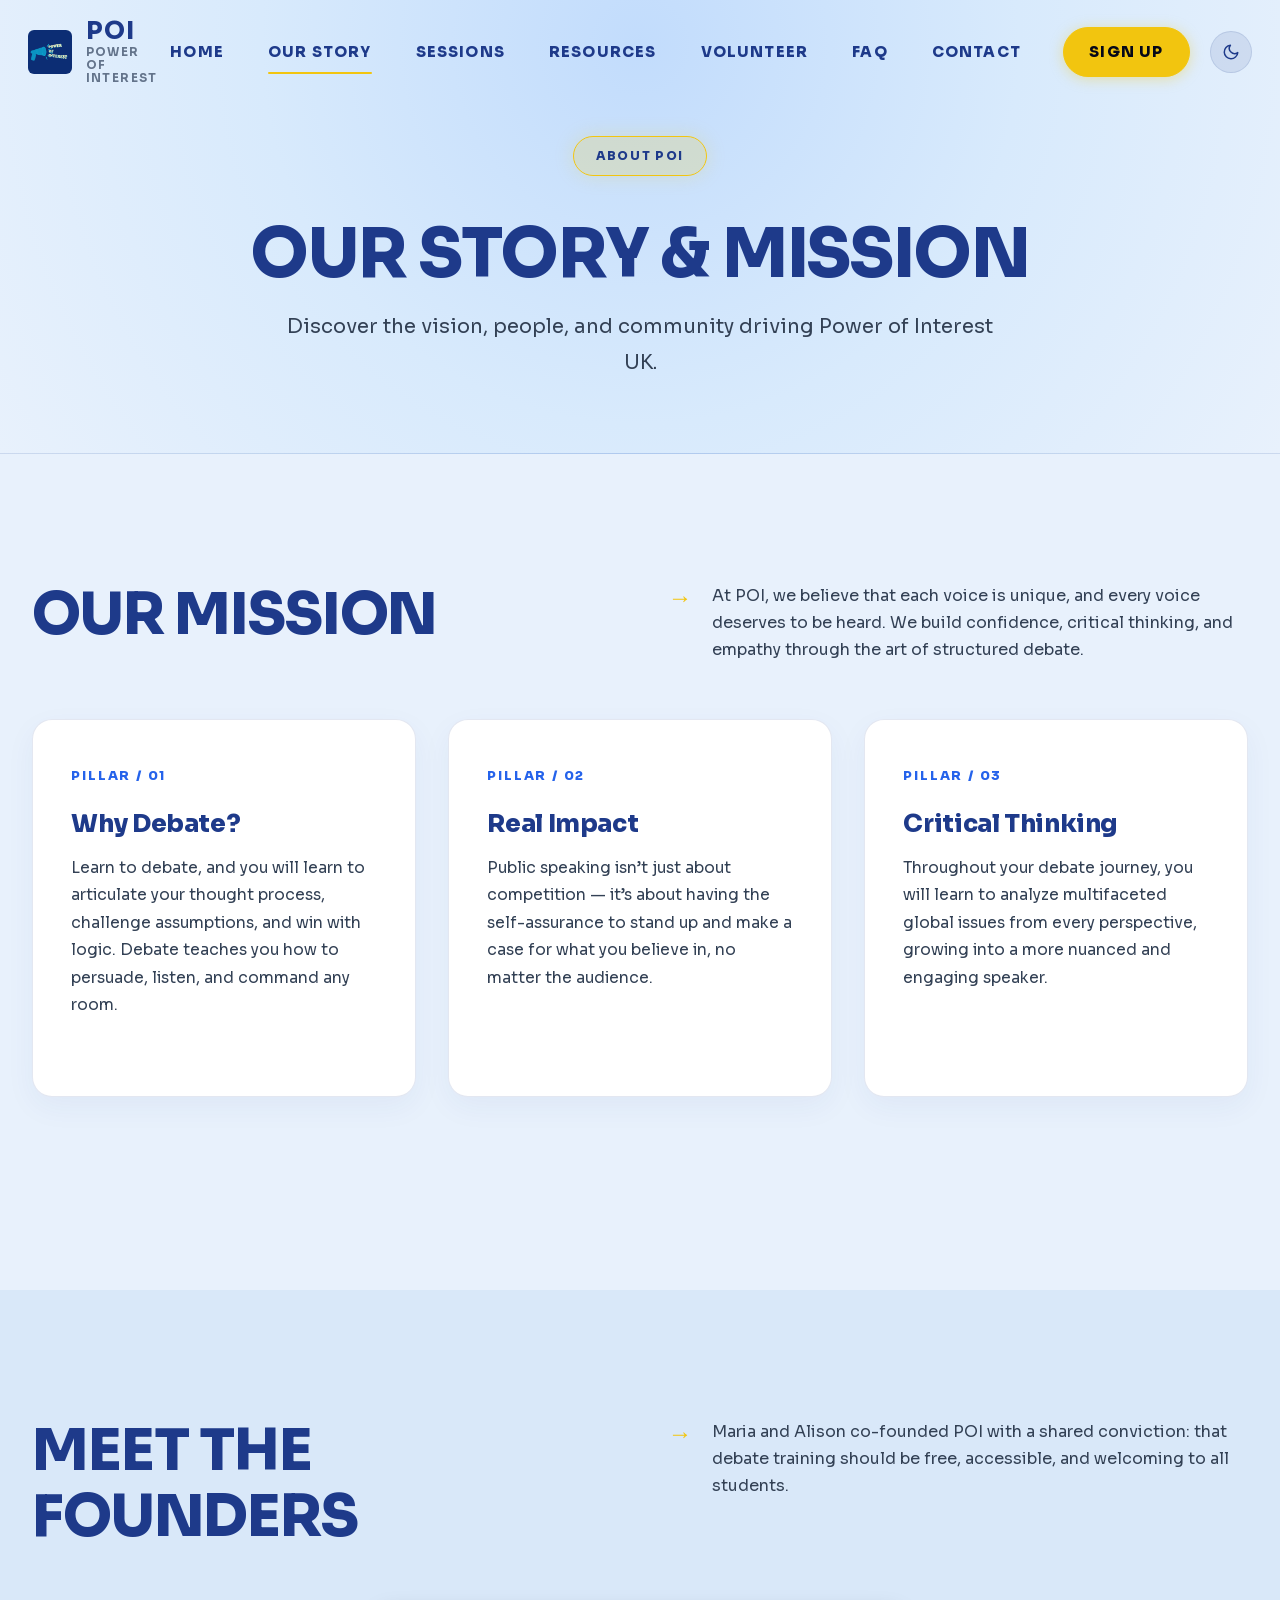
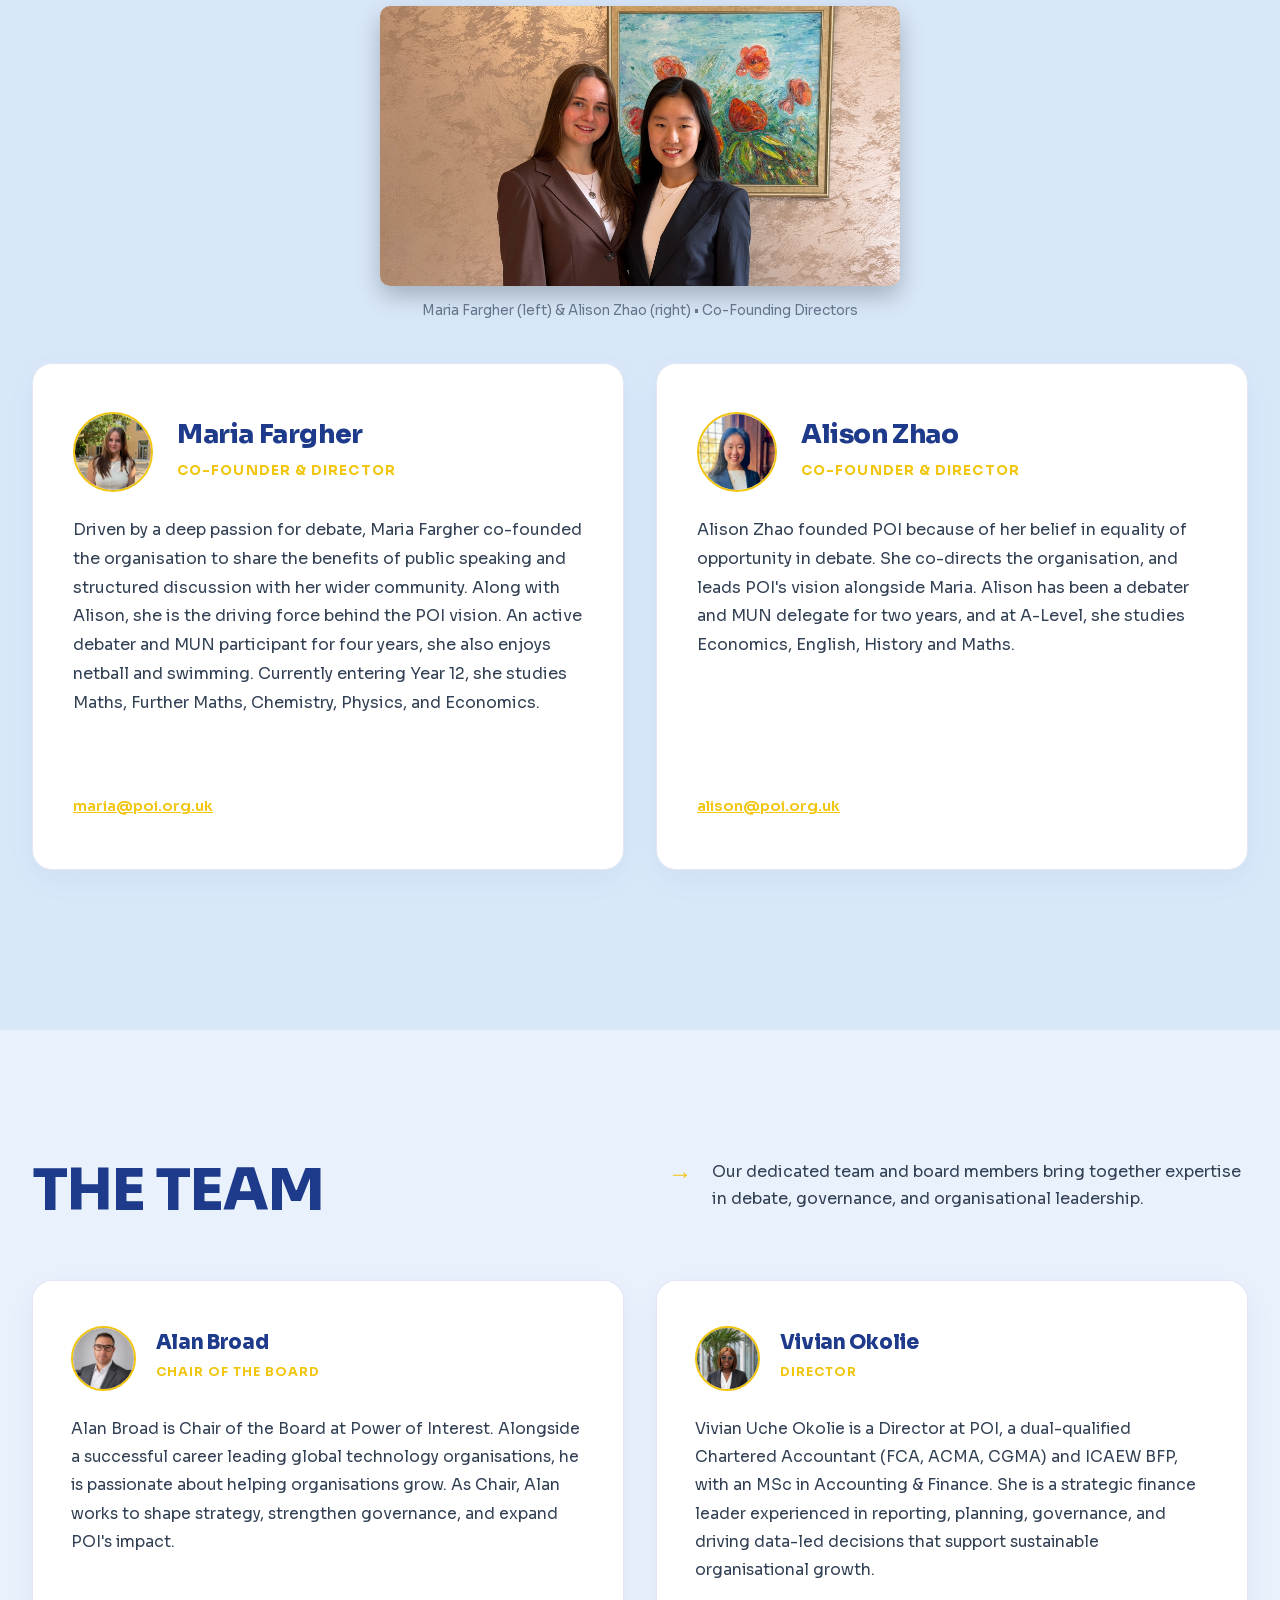
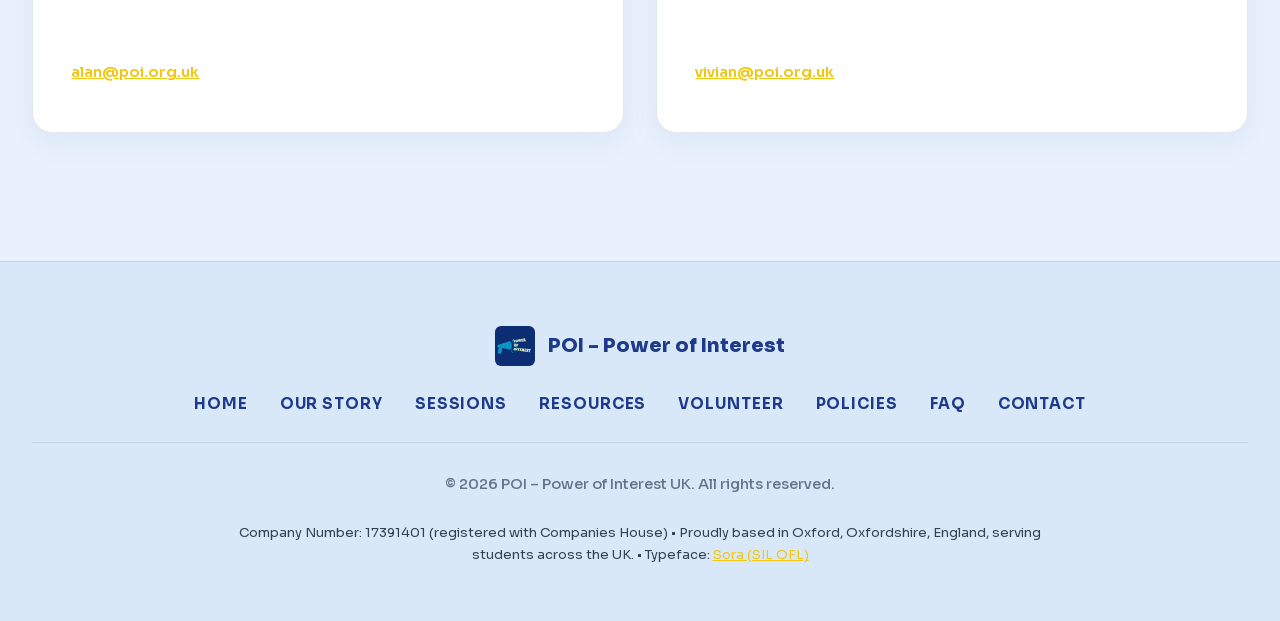
==== about.html @ b4406f90 "Polish resources page layout, add nav links across site, and remove emojis - Add 'Resources' link to" ====
<!DOCTYPE html>
<html lang="en">
<head>
  <meta charset="UTF-8" />
  <meta name="viewport" content="width=device-width, initial-scale=1.0" />
  <title>Our Story &amp; Mission | POI – Power of Interest UK | Free Student Debate</title>
  <meta name="description" content="Meet the founders and team behind POI (Power of Interest) UK. Learn how our student-founded not-for-profit is making free debate and public speaking accessible to secondary school students in Oxford and across the UK." />
  <meta name="keywords" content="POI founders, Power of Interest team, student debate Oxford, youth debate organisation UK, free debate for students, Maria Fargher, Alison Zhao, debate mission, public speaking charity UK" />
  <!-- Open Graph -->
  <meta property="og:type" content="website" />
  <meta property="og:site_name" content="POI – Power of Interest UK" />
  <meta property="og:title" content="Our Story &amp; Mission | POI – Power of Interest UK" />
  <meta property="og:description" content="Meet the student founders behind POI and discover our mission to bring free debate and public speaking training to young people across the UK." />
  <meta property="og:url" content="https://poi.org.uk/about.html" />
  <meta property="og:image" content="https://poi.org.uk/founders.jpg" />
  <meta property="og:locale" content="en_GB" />
  <!-- Twitter Card -->
  <meta name="twitter:card" content="summary" />
  <meta name="twitter:title" content="Our Story &amp; Mission | POI UK" />
  <meta name="twitter:description" content="Meet the student founders behind POI and discover our mission to bring free debate training to young people across the UK." />
  <meta name="twitter:image" content="https://poi.org.uk/founders.jpg" />
  <!-- Geo-targeting -->
  <meta name="geo.region" content="GB-OXF" />
  <meta name="geo.placename" content="Oxford" />
  <link rel="preconnect" href="https://fonts.googleapis.com" />
  <link rel="preconnect" href="https://fonts.gstatic.com" crossorigin />
  <link href="https://fonts.googleapis.com/css2?family=Sora:wght@300;400;500;600;700;800;900&amp;display=swap" rel="stylesheet" />
  <link rel="stylesheet" href="styles.css?v=2.1" />
  <link rel="icon" href="logo.jpg" type="image/jpeg" />
  <link rel="canonical" href="https://poi.org.uk/about.html" />
  <!-- Structured Data: BreadcrumbList -->
  <script type="application/ld+json">
  {
    "@context": "https://schema.org",
    "@type": "BreadcrumbList",
    "itemListElement": [
      { "@type": "ListItem", "position": 1, "name": "Home", "item": "https://poi.org.uk/" },
      { "@type": "ListItem", "position": 2, "name": "Our Story", "item": "https://poi.org.uk/about.html" }
    ]
  }
  </script>
</head>
<body>

  <!-- ===== HEADER ===== -->
  <header class="site-header">
    <div class="header-inner">
      <a href="index.html" class="header-brand">
        <img src="logo.jpg" alt="POI Logo" class="header-logo" />
        <div class="header-brand-text">
          <span class="brand-title">POI</span>
          <span class="brand-sub">Power of Interest</span>
        </div>
      </a>
      <nav class="nav" role="navigation" aria-label="Main navigation">
        <a href="index.html">Home</a>
        <a href="about.html" class="active">Our Story</a>
        <a href="sessions.html">Sessions</a>
        <a href="resources.html">Resources</a>
        <a href="volunteering.html">Volunteer</a>
        <a href="faq.html">FAQ</a>
        <a href="contact.html">Contact</a>
        <a href="sessions.html" class="nav-cta">Sign Up</a>
      </nav>
      <button class="hamburger" id="hamburger" aria-label="Toggle menu" aria-expanded="false">
        <span></span><span></span><span></span>
      </button>
    </div>
    <nav class="mobile-nav" id="mobile-nav" aria-label="Mobile navigation">
      <a href="index.html">Home</a>
      <a href="about.html" class="active">Our Story</a>
      <a href="sessions.html">Sessions</a>
      <a href="resources.html">Resources</a>
      <a href="volunteering.html">Volunteer</a>
      <a href="faq.html">FAQ</a>
      <a href="contact.html">Contact</a>
      <a href="sessions.html" class="btn btn-primary" style="margin-top: 1rem;">Sign Up &rarr;</a>
    </nav>
  </header>

  <!-- ===== PAGE HEADER ===== -->
  <section class="page-header">
    <div class="container reveal">
      <span class="hero-tag">About POI</span>
      <h1>Our Story &amp; Mission</h1>
      <p>Discover the vision, people, and community driving Power of Interest UK.</p>
    </div>
  </section>

  <!-- ===== MISSION SECTION ===== -->
  <section class="section" id="mission">
    <div class="container">
      <div class="section-header-split reveal">
        <h2>Our Mission</h2>
        <div class="section-header-desc">
          <span class="arrow">&rarr;</span>
          <p>
            At POI, we believe that each voice is unique, and every voice deserves to be heard. We build confidence, critical thinking, and empathy through the art of structured debate.
          </p>
        </div>
      </div>
      
      <div class="services-grid" style="margin-bottom: 4rem;">
        <div class="service-card reveal reveal-delay-1">
          <div class="service-card-top">
            <span class="service-num">PILLAR / 01</span>
            <h3>Why Debate?</h3>
            <p>
              Learn to debate, and you will learn to articulate your thought process, challenge assumptions, and win with logic. Debate teaches you how to persuade, listen, and command any room.
            </p>
          </div>
        </div>
        
        <div class="service-card reveal reveal-delay-2">
          <div class="service-card-top">
            <span class="service-num">PILLAR / 02</span>
            <h3>Real Impact</h3>
            <p>
              Public speaking isn’t just about competition &mdash; it’s about having the self-assurance to stand up and make a case for what you believe in, no matter the audience.
            </p>
          </div>
        </div>

        <div class="service-card reveal reveal-delay-3">
          <div class="service-card-top">
            <span class="service-num">PILLAR / 03</span>
            <h3>Critical Thinking</h3>
            <p>
              Throughout your debate journey, you will learn to analyze multifaceted global issues from every perspective, growing into a more nuanced and engaging speaker.
            </p>
          </div>
        </div>
      </div>
    </div>
  </section>

  <!-- ===== MEET THE FOUNDERS SECTION ===== -->
  <section class="section section--alt">
    <div class="container">
      <div class="section-header-split reveal">
        <h2>Meet the Founders</h2>
        <div class="section-header-desc">
          <span class="arrow">&rarr;</span>
          <p>
            Maria and Alison co-founded POI with a shared conviction: that debate training should be free, accessible, and welcoming to all students.
          </p>
        </div>
      </div>

      <!-- Subtle, Compact Founders Photo -->
      <div class="reveal" style="margin-bottom: 2.5rem; text-align: center;">
        <div style="max-width: 520px; margin: 0 auto; border-radius: var(--radius-sm); overflow: hidden; border: 1px solid var(--surface-border); box-shadow: 0 10px 25px rgba(0, 0, 0, 0.25);">
          <img src="founders.jpg" alt="Maria Fargher and Alison Zhao, Founding Directors of POI" style="width: 100%; height: auto; max-height: 280px; object-fit: cover; object-position: center 30%; display: block;" />
        </div>
        <p style="color: var(--text-muted); font-size: 0.85rem; margin-top: 0.75rem;">Maria Fargher (left) &amp; Alison Zhao (right) &bull; Co-Founding Directors</p>
      </div>

      <div class="join-section-grid" style="margin-bottom: 2rem;">
        <!-- Maria Fargher -->
        <div class="join-card reveal reveal-delay-1" style="display: flex; flex-direction: column; justify-content: space-between;">
          <div>
            <div style="display: flex; align-items: center; gap: 1.5rem; margin-bottom: 1.5rem;">
              <img src="maria.jpg" alt="Maria Fargher" style="width: 80px; height: 80px; border-radius: 50%; object-fit: cover; border: 2px solid var(--yellow);" />
              <div>
                <h3 style="margin-bottom: 0.25rem;">Maria Fargher</h3>
                <span style="color: var(--yellow); font-weight: 700; font-size: 0.85rem; text-transform: uppercase; letter-spacing: 0.08em;">Co-Founder &amp; Director</span>
              </div>
            </div>
            <p style="line-height: 1.8; color: var(--text-secondary);">
              Driven by a deep passion for debate, Maria Fargher co-founded the organisation to share the benefits of public speaking and structured discussion with her wider community. Along with Alison, she is the driving force behind the POI vision. An active debater and MUN participant for four years, she also enjoys netball and swimming. Currently entering Year 12, she studies Maths, Further Maths, Chemistry, Physics, and Economics.
            </p>
          </div>
          <div style="margin-top: 1.5rem; padding-top: 1rem; border-top: 1px solid var(--surface-border);">
            <a href="mailto:maria@poi.org.uk" style="color: var(--yellow); font-weight: 600; text-decoration: underline; font-size: 0.92rem; display: inline-flex; align-items: center;">maria@poi.org.uk</a>
          </div>
        </div>

        <!-- Alison Zhao -->
        <div class="join-card reveal reveal-delay-2" style="display: flex; flex-direction: column; justify-content: space-between;">
          <div>
            <div style="display: flex; align-items: center; gap: 1.5rem; margin-bottom: 1.5rem;">
              <img src="alison.jpg" alt="Alison Zhao" style="width: 80px; height: 80px; border-radius: 50%; object-fit: cover; border: 2px solid var(--yellow);" />
              <div>
                <h3 style="margin-bottom: 0.25rem;">Alison Zhao</h3>
                <span style="color: var(--yellow); font-weight: 700; font-size: 0.85rem; text-transform: uppercase; letter-spacing: 0.08em;">Co-Founder &amp; Director</span>
              </div>
            </div>
            <p style="line-height: 1.8; color: var(--text-secondary);">
              Alison Zhao founded POI because of her belief in equality of opportunity in debate. She co-directs the organisation, and leads POI's vision alongside Maria. Alison has been a debater and MUN delegate for two years, and at A-Level, she studies Economics, English, History and Maths.
            </p>
          </div>
          <div style="margin-top: 1.5rem; padding-top: 1rem; border-top: 1px solid var(--surface-border);">
            <a href="mailto:alison@poi.org.uk" style="color: var(--yellow); font-weight: 600; text-decoration: underline; font-size: 0.92rem; display: inline-flex; align-items: center;">alison@poi.org.uk</a>
          </div>
        </div>
      </div>
    </div>
  </section>

  <!-- ===== MEET THE TEAM ===== -->
  <section class="section">
    <div class="container">
      <div class="section-header-split reveal">
        <h2>The Team</h2>
        <div class="section-header-desc">
          <span class="arrow">&rarr;</span>
          <p>
            Our dedicated team and board members bring together expertise in debate, governance, and organisational leadership.
          </p>
        </div>
      </div>

      <div class="services-grid">
        <!-- Alan Broad -->
        <div class="service-card reveal reveal-delay-1" style="display: flex; flex-direction: column; justify-content: space-between;">
          <div class="service-card-top">
            <div style="display: flex; align-items: center; gap: 1.2rem; margin-bottom: 1.5rem;">
              <img src="alan.jpg" alt="Alan Broad" style="width: 65px; height: 65px; border-radius: 50%; object-fit: cover; border: 2px solid var(--yellow);" />
              <div>
                <h3 style="font-size: 1.25rem; margin: 0;">Alan Broad</h3>
                <span style="color: var(--yellow); font-weight: 700; font-size: 0.78rem; text-transform: uppercase; letter-spacing: 0.08em;">Chair of the Board</span>
              </div>
            </div>
            <p style="color: var(--text-secondary); line-height: 1.8;">
              Alan Broad is Chair of the Board at Power of Interest. Alongside a successful career leading global technology organisations, he is passionate about helping organisations grow. As Chair, Alan works to shape strategy, strengthen governance, and expand POI's impact.
            </p>
          </div>
          <div style="margin-top: 1.5rem; padding-top: 1rem; border-top: 1px solid var(--surface-border);">
            <a href="mailto:alan@poi.org.uk" style="color: var(--yellow); font-weight: 600; text-decoration: underline; font-size: 0.92rem; display: inline-flex; align-items: center;">alan@poi.org.uk</a>
          </div>
        </div>

        <!-- Vivian Okolie -->
        <div class="service-card reveal reveal-delay-2" style="display: flex; flex-direction: column; justify-content: space-between;">
          <div class="service-card-top">
            <div style="display: flex; align-items: center; gap: 1.2rem; margin-bottom: 1.5rem;">
              <img src="vivian.jpg" alt="Vivian Okolie" style="width: 65px; height: 65px; border-radius: 50%; object-fit: cover; border: 2px solid var(--yellow);" />
              <div>
                <h3 style="font-size: 1.25rem; margin: 0;">Vivian Okolie</h3>
                <span style="color: var(--yellow); font-weight: 700; font-size: 0.78rem; text-transform: uppercase; letter-spacing: 0.08em;">Director</span>
              </div>
            </div>
            <p style="color: var(--text-secondary); line-height: 1.8;">
              Vivian Uche Okolie is a Director at POI, a dual-qualified Chartered Accountant (FCA, ACMA, CGMA) and ICAEW BFP, with an MSc in Accounting &amp; Finance. She is a strategic finance leader experienced in reporting, planning, governance, and driving data-led decisions that support sustainable organisational growth.
            </p>
          </div>
          <div style="margin-top: 1.5rem; padding-top: 1rem; border-top: 1px solid var(--surface-border);">
            <a href="mailto:vivian@poi.org.uk" style="color: var(--yellow); font-weight: 600; text-decoration: underline; font-size: 0.92rem; display: inline-flex; align-items: center;">vivian@poi.org.uk</a>
          </div>
        </div>
      </div>
    </div>
  </section>

  <!-- ===== FOOTER ===== -->
  <footer class="site-footer">
    <div class="container">
      <div class="footer-inner" style="border-top: none; padding-top: 0;">
        <div class="footer-brand-row">
          <img src="logo.jpg" alt="POI Logo" class="footer-logo" />
          <span class="footer-brand-name">POI &ndash; Power of Interest</span>
        </div>
        <nav class="footer-links" aria-label="Footer navigation">
          <a href="index.html">Home</a>
          <a href="about.html">Our Story</a>
          <a href="sessions.html">Sessions</a>
          <a href="resources.html">Resources</a>
          <a href="volunteering.html">Volunteer</a>
          <a href="policies.html">Policies</a>
          <a href="faq.html">FAQ</a>
          <a href="contact.html">Contact</a>
        </nav>
        <p class="footer-copyright">&copy; 2026 POI &ndash; Power of Interest UK. All rights reserved.</p>
        <p class="footer-meta">Company Number: 17391401 (registered with Companies House) &bull; Proudly based in Oxford, Oxfordshire, England, serving students across the UK. &bull; Typeface: <a href="fonts/LICENSE-Sora.txt" target="_blank" style="color: inherit; text-decoration: underline;">Sora (SIL OFL)</a></p>
      </div>
    </div>
  </footer>

  <script src="main.js"></script>
</body>
</html>
---- styles.css ----
/* =====================================================
   POI – Power of Interest UK | Global Stylesheet
   Design System: Inspired by The Digital Panda (Modern, Sleek, Fluid Dark Experience)
   ===================================================== */

@import url('https://fonts.googleapis.com/css2?family=Sora:wght@300;400;500;600;700;800;900&display=swap');

/* Local Sora Font Face */
@font-face {
  font-family: 'Sora';
  src: url('fonts/Sora-Variable.woff2') format('woff2'),
       url('fonts/Sora-Variable.woff') format('woff'),
       url('fonts/Sora-Variable.ttf') format('truetype');
  font-weight: 100 900;
  font-style: normal;
  font-display: swap;
}

@font-face {
  font-family: 'Sora';
  src: url('fonts/Sora-VariableItalic.woff2') format('woff2'),
       url('fonts/Sora-VariableItalic.woff') format('woff'),
       url('fonts/Sora-VariableItalic.ttf') format('truetype');
  font-weight: 100 900;
  font-style: italic;
  font-display: swap;
}

/* ====================================================
   CSS VARIABLES & DESIGN TOKENS (Light & Dark Theme Engine)
   ==================================================== */
:root {
  /* LIGHT MODE (Default) */
  --bg-page:              #E8F1FC;
  --bg-spotlight:         #D0E3FA;
  --bg-card:              #FFFFFF;
  --bg-card-hover:        #F4F9FF;
  --section-alt:          #D9E8F9;
  --section-grey:         #CFE2F8;
  --header-bg-scrolled:   rgba(232, 241, 252, 0.95);
  --header-border:        rgba(30, 58, 138, 0.12);
  --footer-bg:            #D9E8F9;
  --footer-border:        rgba(30, 58, 138, 0.12);

  /* Brand Accent Colors */
  --yellow:               #F2C50F;
  --yellow-light:         #FDE047;
  --yellow-bg:            rgba(242, 197, 15, 0.18);
  --yellow-border:        rgba(242, 197, 15, 0.55);

  --blue-dark:            #1E3A8A;
  --blue-deep:            #172554;
  --blue:                 #1E40AF;
  --blue-mid:             #2563EB;
  --blue-light:           #3B82F6;
  --blue-bg:              rgba(30, 58, 138, 0.08);
  --blue-border:          rgba(30, 58, 138, 0.22);

  --cyan:                 #2563EB;
  --cyan-light:           #3B82F6;
  --cyan-bg:              rgba(37, 99, 235, 0.08);
  --cyan-border:          rgba(37, 99, 235, 0.25);

  --navy:                 #1E3A8A;
  --cream:                #EEF2FF;

  /* Typography Colors */
  --heading-color:        #1E3A8A;
  --text-white:           #1E3A8A;
  --text-slate:           #334155;
  --text-muted:           #64748B;
  --text-light:           #0F172A;

  /* Surfaces & Components */
  --card-border:          rgba(30, 58, 138, 0.12);
  --card-shadow:          0 10px 30px rgba(30, 58, 138, 0.05);
  --card-light-bg:        #D8EAFD;
  --card-light-border:    rgba(30, 58, 138, 0.15);
  --input-bg:             #FFFFFF;
  --input-border:         rgba(30, 58, 138, 0.18);
  --input-text:           #1E293B;
  --accordion-content-bg: #F0F6FE;
  --info-box-bg:          #EEF2FF;
  --info-box-border:      rgba(30, 58, 138, 0.15);
  --info-box-text:        #1E3A8A;
  --hero-grad-start:      #C2DCFC;
  --hero-grad-mid:        #D8EAFC;

  /* Hairline Borders & Shadows */
  --hairline:             rgba(30, 58, 138, 0.1);
  --hairline-hover:       rgba(242, 197, 15, 0.45);
  --shadow-sm:            0 4px 14px rgba(30, 58, 138, 0.05);
  --shadow:               0 10px 35px rgba(30, 58, 138, 0.07);
  --shadow-lg:            0 20px 50px rgba(30, 58, 138, 0.1);

  --radius-xs:            6px;
  --radius-sm:            10px;
  --radius:               16px;
  --radius-lg:            24px;
  --radius-full:          50px;

  --ease-fluid:           cubic-bezier(0.16, 1, 0.3, 1);
  --transition:           0.3s cubic-bezier(0.16, 1, 0.3, 1);
  --transition-slow:      0.6s cubic-bezier(0.16, 1, 0.3, 1);
  --max-w:                1280px;
}

/* AUTOMATIC OS DARK MODE */
@media (prefers-color-scheme: dark) {
  :root:not([data-theme="light"]) {
    --bg-page:              #060818;
    --bg-spotlight:         #0E1438;
    --bg-card:              #0D1230;
    --bg-card-hover:        #131942;
    --section-alt:          #080C22;
    --section-grey:         #0A0F2C;
    --header-bg-scrolled:   rgba(6, 8, 24, 0.92);
    --header-border:        rgba(255, 255, 255, 0.08);
    --footer-bg:            #040612;
    --footer-border:        rgba(255, 255, 255, 0.08);

    --yellow:               #F2C50F;
    --yellow-light:         #FDE047;
    --yellow-bg:            rgba(242, 197, 15, 0.15);
    --yellow-border:        rgba(242, 197, 15, 0.45);

    --blue-dark:            #93C5FD;
    --blue-deep:            #BFDBFE;
    --blue:                 #60A5FA;
    --blue-mid:             #38BDF8;
    --blue-light:           #93C5FD;
    --blue-bg:              rgba(96, 165, 250, 0.12);
    --blue-border:          rgba(96, 165, 250, 0.25);

    --cyan:                 #38BDF8;
    --cyan-light:           #7DD3FC;
    --cyan-bg:              rgba(56, 189, 248, 0.12);
    --cyan-border:          rgba(56, 189, 248, 0.3);

    --navy:                 #0A0D24;
    --cream:                #0D1230;

    --heading-color:        #FFFFFF;
    --text-white:           #FFFFFF;
    --text-slate:           #CBD5E1;
    --text-muted:           #94A3B8;
    --text-light:           #FFFFFF;

    --card-border:          rgba(255, 255, 255, 0.09);
    --card-shadow:          0 10px 35px rgba(0, 0, 0, 0.4);
    --card-light-bg:        #0D1230;
    --card-light-border:    rgba(242, 197, 15, 0.25);
    --input-bg:             #0A0E26;
    --input-border:         rgba(255, 255, 255, 0.15);
    --input-text:           #FFFFFF;
    --accordion-content-bg: #0A0E26;
    --info-box-bg:          #0A0E26;
    --info-box-border:      rgba(255, 255, 255, 0.1);
    --info-box-text:        #93C5FD;
    --hero-grad-start:      #0C133E;
    --hero-grad-mid:        #080C26;

    --hairline:             rgba(255, 255, 255, 0.08);
    --hairline-hover:       rgba(242, 197, 15, 0.45);
    --shadow-sm:            0 4px 14px rgba(0, 0, 0, 0.3);
    --shadow:               0 10px 35px rgba(0, 0, 0, 0.45);
    --shadow-lg:            0 20px 50px rgba(0, 0, 0, 0.6);
  }
}

/* EXPLICIT DATA-THEME ATTRIBUTES (For Manual Theme Toggle) */
[data-theme="dark"] {
  --bg-page:              #060818;
  --bg-spotlight:         #0E1438;
  --bg-card:              #0D1230;
  --bg-card-hover:        #131942;
  --section-alt:          #080C22;
  --section-grey:         #0A0F2C;
  --header-bg-scrolled:   rgba(6, 8, 24, 0.92);
  --header-border:        rgba(255, 255, 255, 0.08);
  --footer-bg:            #040612;
  --footer-border:        rgba(255, 255, 255, 0.08);

  --yellow:               #F2C50F;
  --yellow-light:         #FDE047;
  --yellow-bg:            rgba(242, 197, 15, 0.15);
  --yellow-border:        rgba(242, 197, 15, 0.45);

  --blue-dark:            #93C5FD;
  --blue-deep:            #BFDBFE;
  --blue:                 #60A5FA;
  --blue-mid:             #38BDF8;
  --blue-light:           #93C5FD;
  --blue-bg:              rgba(96, 165, 250, 0.12);
  --blue-border:          rgba(96, 165, 250, 0.25);

  --cyan:                 #38BDF8;
  --cyan-light:           #7DD3FC;
  --cyan-bg:              rgba(56, 189, 248, 0.12);
  --cyan-border:          rgba(56, 189, 248, 0.3);

  --navy:                 #0A0D24;
  --cream:                #0D1230;

  --heading-color:        #FFFFFF;
  --text-white:           #FFFFFF;
  --text-slate:           #CBD5E1;
  --text-muted:           #94A3B8;
  --text-light:           #FFFFFF;

  --card-border:          rgba(255, 255, 255, 0.09);
  --card-shadow:          0 10px 35px rgba(0, 0, 0, 0.4);
  --card-light-bg:        #0D1230;
  --card-light-border:    rgba(242, 197, 15, 0.25);
  --input-bg:             #0A0E26;
  --input-border:         rgba(255, 255, 255, 0.15);
  --input-text:           #FFFFFF;
  --accordion-content-bg: #0A0E26;
  --info-box-bg:          #0A0E26;
  --info-box-border:      rgba(255, 255, 255, 0.1);
  --info-box-text:        #93C5FD;
  --hero-grad-start:      #0C133E;
  --hero-grad-mid:        #080C26;

  --hairline:             rgba(255, 255, 255, 0.08);
  --hairline-hover:       rgba(242, 197, 15, 0.45);
  --shadow-sm:            0 4px 14px rgba(0, 0, 0, 0.3);
  --shadow:               0 10px 35px rgba(0, 0, 0, 0.45);
  --shadow-lg:            0 20px 50px rgba(0, 0, 0, 0.6);
}

/* ====================================================
   RESET & BASE STYLES
   ==================================================== */
*, *::before, *::after {
  box-sizing: border-box;
  margin: 0;
  padding: 0;
}

html {
  scroll-behavior: smooth;
  background-color: var(--bg-page);
  color-scheme: light dark;
}

body {
  font-family: 'Sora', sans-serif;
  color: var(--text-slate);
  background-color: var(--bg-page);
  font-size: 1.08rem;
  line-height: 1.8;
  -webkit-font-smoothing: antialiased;
  -moz-osx-font-smoothing: grayscale;
  overflow-x: hidden;
  selection-background-color: var(--yellow);
  transition: background-color 0.3s ease, color 0.3s ease;
}

::selection {
  background-color: var(--yellow);
  color: #060818;
}

img {
  max-width: 100%;
  height: auto;
  display: block;
}

a {
  color: inherit;
  text-decoration: none;
  transition: var(--transition);
}

ul, ol {
  list-style: none;
}

/* ====================================================
   TYPOGRAPHY (Larger, Bolder & Impactful)
   ==================================================== */
h1, h2, h3, h4, h5, h6 {
  font-family: 'Sora', sans-serif;
  color: var(--heading-color);
  line-height: 1.15;
  font-weight: 800;
  letter-spacing: -0.025em;
  transition: color 0.3s ease;
}

h1 { 
  font-size: clamp(3rem, 7.5vw, 5.5rem); 
  font-weight: 900; 
  text-transform: uppercase;
  letter-spacing: -0.03em;
}

h2 { 
  font-size: clamp(2.2rem, 4.5vw, 3.4rem); 
  font-weight: 900; 
  text-transform: uppercase;
  letter-spacing: -0.02em;
}

h3 { 
  font-size: clamp(1.45rem, 2.8vw, 2.1rem); 
  font-weight: 800; 
  letter-spacing: -0.015em;
}

h4 { 
  font-size: clamp(1.18rem, 2.2vw, 1.5rem); 
  font-weight: 700; 
}

p {
  font-size: 1.12rem;
  color: var(--text-slate);
  line-height: 1.85;
  transition: color 0.3s ease;
}

/* ====================================================
   LAYOUT & CONTAINERS (Spacious Spacing)
   ==================================================== */
.container {
  max-width: var(--max-w);
  margin: 0 auto;
  padding: 0 2rem;
  width: 100%;
}

.section {
  padding: 8rem 0;
  background-color: var(--bg-page);
  position: relative;
  transition: background-color 0.3s ease;
}

.section--alt {
  background-color: var(--section-alt);
}

.section--grey {
  background-color: var(--section-grey);
}

.section--dark {
  background-color: var(--bg-page);
  color: var(--text-light);
}

/* ====================================================
   BUTTONS (Digital Panda Pill Style - Larger & Punchy)
   ==================================================== */
.btn {
  display: inline-flex;
  align-items: center;
  justify-content: center;
  gap: 0.6rem;
  padding: 1rem 2.5rem;
  border-radius: var(--radius-full);
  font-family: 'Sora', sans-serif;
  font-weight: 800;
  font-size: 0.95rem;
  letter-spacing: 0.07em;
  text-transform: uppercase;
  cursor: pointer;
  transition: all 0.3s var(--ease-fluid);
  border: 1.5px solid transparent;
  text-align: center;
  line-height: 1;
}

.btn-primary {
  background: var(--yellow);
  color: #060818;
  border-color: var(--yellow);
  box-shadow: 0 4px 20px rgba(242, 197, 15, 0.4);
}

.btn-primary:hover {
  background: var(--yellow-light);
  border-color: var(--yellow-light);
  transform: translateY(-3px) scale(1.02);
  box-shadow: 0 10px 30px rgba(242, 197, 15, 0.55);
  color: #000000;
}

.btn-outline {
  background: transparent;
  border: 1.5px solid #1E3A8A;
  color: #1E3A8A;
}

.btn-outline:hover {
  background: #1E3A8A;
  border-color: #1E3A8A;
  color: #FFFFFF;
  transform: translateY(-3px) scale(1.02);
  box-shadow: 0 8px 24px rgba(30, 58, 138, 0.25);
}

.btn-cream {
  background: var(--yellow-bg);
  border: 1px solid var(--yellow-border);
  color: #1E3A8A;
}

.btn-link {
  display: inline-flex;
  align-items: center;
  gap: 0.45rem;
  color: #2563EB;
  font-weight: 800;
  font-size: 0.98rem;
  text-transform: uppercase;
  letter-spacing: 0.06em;
  transition: var(--transition);
}

.btn-link:hover {
  color: #1D4ED8;
  transform: translateX(5px);
}

.btn-disabled {
  opacity: 0.45;
  cursor: not-allowed !important;
  pointer-events: none;
}

/* ====================================================
   SCROLL REVEAL & SMOOTH SCROLL EFFECTS
   ==================================================== */
/* Top Reading Scroll Progress Bar */
.scroll-progress-bar {
  position: fixed;
  top: 0;
  left: 0;
  height: 3px;
  background: linear-gradient(90deg, #0B0BB5, #F2C50F, #FDE047);
  z-index: 10000;
  width: 0%;
  box-shadow: 0 0 12px rgba(242, 197, 15, 0.6);
  transition: width 0.1s ease-out;
  pointer-events: none;
}

/* Floating Back to Top Button */
.back-to-top {
  position: fixed;
  bottom: 2.2rem;
  right: 2.2rem;
  width: 48px;
  height: 48px;
  border-radius: 50%;
  background: #FFFFFF;
  border: 1.5px solid #0B0BB5;
  color: #0B0BB5;
  font-size: 1.25rem;
  font-weight: 700;
  display: flex;
  align-items: center;
  justify-content: center;
  cursor: pointer;
  opacity: 0;
  visibility: hidden;
  transform: translateY(18px) scale(0.9);
  transition: opacity 0.35s cubic-bezier(0.16, 1, 0.3, 1),
              transform 0.35s cubic-bezier(0.16, 1, 0.3, 1),
              background 0.25s ease,
              border-color 0.25s ease,
              box-shadow 0.25s ease;
  z-index: 990;
  box-shadow: 0 10px 30px rgba(11, 11, 181, 0.15);
}

.back-to-top.visible {
  opacity: 1;
  visibility: visible;
  transform: translateY(0) scale(1);
}

.back-to-top:hover {
  background: var(--yellow);
  color: #060818;
  border-color: var(--yellow);
  box-shadow: 0 0 24px rgba(242, 197, 15, 0.5);
  transform: translateY(-4px) scale(1.05);
}

.back-to-top:active {
  transform: translateY(-1px) scale(0.98);
}

.reveal {
  opacity: 0;
  transform: translateY(45px);
  transition: opacity 0.9s cubic-bezier(0.16, 1, 0.3, 1), transform 0.9s cubic-bezier(0.16, 1, 0.3, 1);
  will-change: opacity, transform;
}

.reveal.visible {
  opacity: 1 !important;
  transform: translateY(0) !important;
}

/* Staggered Grid Item Reveals */
.services-grid.visible .service-card:nth-child(1),
.join-section-grid.visible .join-card:nth-child(1) {
  transition-delay: 0.1s;
}

.services-grid.visible .service-card:nth-child(2),
.join-section-grid.visible .join-card:nth-child(2) {
  transition-delay: 0.22s;
}

.services-grid.visible .service-card:nth-child(3),
.join-section-grid.visible .join-card:nth-child(3) {
  transition-delay: 0.34s;
}

.reveal-delay-1 { transition-delay: 0.15s; }
.reveal-delay-2 { transition-delay: 0.3s; }
.reveal-delay-3 { transition-delay: 0.45s; }

/* ====================================================
   SITE HEADER & NAVIGATION (Seamless blend at top, glassmorphism on scroll)
   ==================================================== */
.site-header {
  position: fixed;
  top: 0;
  left: 0;
  right: 0;
  width: 100%;
  z-index: 1000;
  background: transparent;
  backdrop-filter: blur(0px);
  -webkit-backdrop-filter: blur(0px);
  border-bottom: 1px solid transparent;
  transition: background 0.35s ease, backdrop-filter 0.35s ease, border-color 0.35s ease, box-shadow 0.35s ease;
}

.site-header.scrolled {
  background: var(--header-bg-scrolled);
  backdrop-filter: blur(18px);
  -webkit-backdrop-filter: blur(18px);
  border-bottom: 1px solid var(--header-border);
  box-shadow: 0 4px 30px rgba(0, 0, 0, 0.08);
}

.header-inner {
  display: flex;
  align-items: center;
  justify-content: space-between;
  padding: 1.15rem 1.75rem;
  max-width: var(--max-w);
  margin: 0 auto;
  gap: 1.5rem;
}

.header-brand {
  display: flex;
  align-items: center;
  gap: 0.85rem;
  text-decoration: none;
}

.header-logo {
  width: 44px;
  height: 44px;
  object-fit: contain;
  border-radius: var(--radius-xs);
  transition: transform 0.3s ease;
}

.header-brand:hover .header-logo {
  transform: scale(1.05);
}

.header-brand-text {
  display: flex;
  flex-direction: column;
  line-height: 1.15;
}

.brand-title {
  font-family: 'Sora', sans-serif;
  font-weight: 900;
  font-size: 1.5rem;
  color: var(--heading-color);
  letter-spacing: 0.04em;
  transition: color 0.3s ease;
}

.brand-sub {
  font-size: 0.72rem;
  color: var(--text-muted);
  font-weight: 700;
  letter-spacing: 0.12em;
  text-transform: uppercase;
}

.nav {
  display: flex;
  align-items: center;
  gap: 0.75rem;
}

.nav a {
  padding: 0.55rem 1rem;
  font-weight: 800;
  font-size: 0.92rem;
  color: var(--heading-color);
  text-transform: uppercase;
  letter-spacing: 0.08em;
  transition: color 0.25s ease;
  white-space: nowrap;
  position: relative;
}

.nav a::after {
  content: '';
  position: absolute;
  bottom: 0px;
  left: 1rem;
  right: 1rem;
  height: 2.5px;
  background: var(--yellow);
  border-radius: 2px;
  transform: scaleX(0);
  transition: transform 0.3s var(--ease-fluid);
  transform-origin: center;
}

.nav a:hover {
  color: var(--blue-mid);
}

.nav a:hover::after {
  transform: scaleX(1);
}

.nav a.active {
  color: var(--heading-color);
}

.nav a.active::after {
  transform: scaleX(1);
}

.nav .nav-cta {
  background: var(--yellow);
  color: #060818;
  font-weight: 800;
  font-size: 0.92rem;
  border-radius: var(--radius-full);
  padding: 0.65rem 1.6rem;
  margin-left: 0.85rem;
  box-shadow: 0 2px 14px rgba(242, 197, 15, 0.35);
  border: 1.5px solid var(--yellow);
}

.nav .nav-cta::after {
  display: none !important;
}

.nav .nav-cta:hover {
  background: var(--yellow-light);
  border-color: var(--yellow-light);
  color: #000000;
  transform: translateY(-2px);
  box-shadow: 0 6px 20px rgba(242, 197, 15, 0.5);
}

/* Hamburger Menu */
.hamburger {
  display: none;
  flex-direction: column;
  gap: 5px;
  cursor: pointer;
  background: none;
  border: none;
  padding: 0.5rem;
}

.hamburger span {
  display: block;
  width: 26px;
  height: 3px;
  background: var(--heading-color);
  border-radius: 3px;
  transition: var(--transition);
}

.hamburger.open span:nth-child(1) { transform: translateY(8px) rotate(45deg); }
.hamburger.open span:nth-child(2) { opacity: 0; }
.hamburger.open span:nth-child(3) { transform: translateY(-8px) rotate(-45deg); }

.mobile-nav {
  display: none;
  flex-direction: column;
  background: var(--bg-page);
  padding: 1.5rem 1.75rem 2rem;
  border-bottom: 1px solid var(--header-border);
}

.mobile-nav.open { display: flex; }

.mobile-nav a {
  padding: 0.9rem 0;
  border-bottom: 1px solid var(--hairline);
  color: var(--heading-color);
  font-weight: 700;
  font-size: 0.95rem;
  text-transform: uppercase;
  letter-spacing: 0.06em;
}

.mobile-nav a:last-child { border-bottom: none; }
.mobile-nav a:hover,
.mobile-nav a.active { color: var(--blue-mid); }

/* ====================================================
   HERO SECTION (Full Viewport Height & Ambient Spotlight)
   ==================================================== */
.hero {
  position: relative;
  min-height: 100vh;
  display: flex;
  align-items: center;
  justify-content: center;
  background: radial-gradient(circle at 50% 25%, var(--hero-grad-start) 0%, var(--hero-grad-mid) 50%, var(--bg-page) 90%);
  padding: 7rem 1.75rem 4.5rem;
  text-align: center;
  overflow: hidden;
  box-sizing: border-box;
  transition: background 0.3s ease;
}

.hero-content {
  position: relative;
  z-index: 2;
  max-width: 960px;
  margin: 0 auto;
  display: flex;
  flex-direction: column;
  align-items: center;
}

.hero-tag {
  display: inline-block;
  background: var(--yellow-bg);
  border: 1.5px solid var(--yellow);
  color: var(--heading-color);
  font-family: 'Sora', sans-serif;
  font-size: 0.75rem;
  font-weight: 800;
  text-transform: uppercase;
  letter-spacing: 0.14em;
  padding: 0.5rem 1.4rem;
  border-radius: var(--radius-full);
  margin-bottom: 2.5rem;
  box-shadow: 0 0 20px rgba(242, 197, 15, 0.18);
}

.hero h1 {
  font-size: clamp(3.2rem, 8vw, 5.5rem);
  color: var(--heading-color);
  font-weight: 900;
  letter-spacing: -0.03em;
  text-transform: uppercase;
  margin-bottom: 1.75rem;
  line-height: 1.05;
}

.hero-subtitle {
  font-size: clamp(1.15rem, 2.5vw, 1.45rem);
  color: var(--text-slate);
  max-width: 780px;
  margin: 0 auto 3rem;
  line-height: 1.75;
  font-weight: 400;
}

.hero-cta-row {
  display: flex;
  align-items: center;
  justify-content: center;
  gap: 1.6rem;
  flex-wrap: wrap;
}

.hero-scroll-hint {
  position: absolute;
  bottom: 2.5rem;
  left: 3rem;
  color: var(--text-muted);
  font-size: 0.74rem;
  font-weight: 700;
  text-transform: uppercase;
  letter-spacing: 0.14em;
  display: flex;
  align-items: center;
  gap: 0.45rem;
  opacity: 0.7;
}

/* ====================================================
   PAGE HEADER (Inner Pages - Subtle Ambient Spotlight)
   ==================================================== */
.page-header {
  padding: 8.5rem 2rem 4.5rem;
  text-align: center;
  background: radial-gradient(circle at 50% 10%, var(--hero-grad-start) 0%, var(--hero-grad-mid) 50%, var(--bg-page) 100%);
  position: relative;
  border-bottom: 1px solid var(--header-border);
  transition: background 0.3s ease;
}

.page-header h1 {
  font-size: clamp(2.6rem, 5.5vw, 4.2rem);
  color: var(--heading-color);
  margin-bottom: 1rem;
  font-weight: 900;
  text-transform: uppercase;
  letter-spacing: -0.02em;
}

.page-header p {
  font-size: clamp(1.08rem, 2vw, 1.25rem);
  color: var(--text-slate);
  max-width: 720px;
  margin: 0 auto;
  line-height: 1.8;
}

/* ====================================================
   SECTION HEADERS (Split Digital Panda Pattern)
   ==================================================== */
.section-header-split {
  display: flex;
  justify-content: space-between;
  align-items: flex-start;
  gap: 3.5rem;
  margin-bottom: 3.5rem;
  flex-wrap: wrap;
}

.section-header-split h2 {
  font-size: clamp(2.4rem, 5vw, 3.6rem);
  color: var(--heading-color);
  font-weight: 900;
  letter-spacing: -0.02em;
  text-transform: uppercase;
  flex-shrink: 0;
  max-width: 480px;
}

.section-header-desc {
  display: flex;
  align-items: flex-start;
  gap: 1.25rem;
  max-width: 580px;
}

.section-header-desc .arrow {
  color: var(--yellow);
  font-size: 1.5rem;
  line-height: 1.4;
  font-weight: 800;
  flex-shrink: 0;
}

.section-header-desc p {
  font-size: 1rem;
  color: var(--text-slate);
  line-height: 1.7;
}

/* ====================================================
   SERVICES GRID & CARDS (Exact Screenshot Replication)
   ==================================================== */
.services-grid {
  display: grid;
  grid-template-columns: repeat(auto-fit, minmax(320px, 1fr));
  gap: 2rem;
  align-items: stretch;
}

.service-card {
  background: var(--bg-card);
  border: 1.5px solid var(--card-border);
  border-radius: 20px;
  padding: 2.8rem 2.4rem;
  box-shadow: var(--card-shadow);
  display: flex;
  flex-direction: column;
  justify-content: space-between;
  transition: all 0.3s var(--ease-fluid);
  position: relative;
}

.service-card:hover {
  border-color: var(--yellow);
  transform: translateY(-6px);
  box-shadow: 0 16px 45px rgba(0, 0, 0, 0.15), 0 0 20px rgba(242, 197, 15, 0.25);
}

.service-card-top {
  margin-bottom: 2rem;
}

.service-num {
  display: block;
  font-family: 'Sora', sans-serif;
  font-size: 0.8rem;
  font-weight: 800;
  color: var(--blue-mid);
  text-transform: uppercase;
  letter-spacing: 0.14em;
  margin-bottom: 1.25rem;
}

.service-card h3 {
  font-size: 1.55rem;
  font-weight: 800;
  color: var(--heading-color);
  margin-bottom: 1rem;
  line-height: 1.25;
}

.service-card p {
  color: var(--text-slate);
  font-size: 0.98rem;
  line-height: 1.75;
}

.btn-link {
  display: inline-flex;
  align-items: center;
  gap: 0.45rem;
  color: var(--blue-mid);
  font-weight: 800;
  font-size: 0.84rem;
  text-transform: uppercase;
  letter-spacing: 0.1em;
  transition: var(--transition);
}

.btn-link:hover {
  color: var(--blue-light);
  transform: translateX(4px);
}

/* ====================================================
   CARD LIGHT CONTAINER (Always Crisp White Highlight Card - Screenshot 4)
   ==================================================== */
.card-light-container {
  background: #FFFFFF !important;
  border-radius: 24px;
  padding: 4.5rem 3.8rem;
  box-shadow: 0 20px 60px rgba(0, 0, 0, 0.22), 0 0 35px rgba(255, 255, 255, 0.08);
  border: 1.5px solid rgba(255, 255, 255, 0.4);
  color: #1E3A8A !important;
}

.card-light-split {
  display: flex;
  flex-direction: column;
  gap: 2rem;
}

.card-light-split h2 {
  font-size: clamp(2.4rem, 5vw, 3.6rem);
  color: #1E3A8A !important;
  font-weight: 900;
  letter-spacing: -0.025em;
  text-transform: uppercase;
}

.card-light-content {
  max-width: 680px;
}

.card-light-content .quote-highlight {
  font-family: 'Sora', sans-serif;
  font-size: clamp(1.3rem, 2.5vw, 1.7rem);
  font-weight: 800;
  color: #1E3A8A !important;
  line-height: 1.45;
  margin-bottom: 0.85rem;
}

.card-light-content .quote-author {
  font-family: 'Sora', sans-serif;
  font-weight: 800 !important;
  color: #1E3A8A !important;
  font-size: 1.05rem !important;
  margin-top: 0;
  margin-bottom: 1.5rem;
  display: block;
}

.card-light-content p {
  color: #334155 !important;
  font-size: 1.02rem;
  line-height: 1.75;
}

.card-light-link {
  display: inline-flex;
  align-items: center;
  gap: 0.45rem;
  color: #2563EB !important;
  font-weight: 800;
  font-size: 0.85rem;
  text-transform: uppercase;
  letter-spacing: 0.08em;
  margin-top: 1.75rem;
  transition: var(--transition);
}

.card-light-link:hover {
  color: #1D4ED8 !important;
  transform: translateX(5px);
}

/* ====================================================
   JOIN SECTION & JOIN CARDS (Get Involved)
   ==================================================== */
.join-section-grid {
  display: grid;
  grid-template-columns: repeat(auto-fit, minmax(320px, 1fr));
  gap: 2rem;
  align-items: stretch;
}

.join-card {
  background: var(--bg-card);
  border: 1.5px solid var(--card-border);
  border-radius: 20px;
  padding: 3rem 2.5rem;
  box-shadow: var(--card-shadow);
  display: flex;
  flex-direction: column;
  justify-content: space-between;
  gap: 2rem;
  transition: all 0.3s var(--ease-fluid);
}

.join-card:hover {
  border-color: var(--yellow);
  transform: translateY(-6px);
  box-shadow: 0 16px 45px rgba(0, 0, 0, 0.15), 0 0 20px rgba(242, 197, 15, 0.25);
}

.join-card h3 {
  font-size: 1.65rem;
  color: var(--heading-color);
  margin-bottom: 0.85rem;
}

.join-card p {
  color: var(--text-slate);
  font-size: 1rem;
  line-height: 1.8;
}

/* ====================================================
   ACCORDION COMPONENT (FAQ & Policies)
   ==================================================== */
.accordion {
  display: flex;
  flex-direction: column;
  gap: 1.6rem;
}

.accordion-item {
  background: var(--bg-card);
  border: 1.5px solid var(--card-border);
  border-radius: 20px;
  overflow: hidden;
  box-shadow: var(--card-shadow);
  transition: all 0.3s var(--ease-fluid);
}

.accordion-item:hover {
  border-color: var(--yellow);
  transform: translateY(-2px);
}

.accordion-trigger {
  width: 100%;
  text-align: left;
  background: transparent;
  border: none;
  padding: 1.8rem 2.4rem;
  font-family: 'Sora', sans-serif;
  font-weight: 700;
  font-size: 1.18rem;
  color: var(--heading-color);
  cursor: pointer;
  display: flex;
  align-items: center;
  justify-content: space-between;
  gap: 1.5rem;
  transition: var(--transition);
}

.accordion-trigger:hover {
  color: var(--blue-mid);
}

.accordion-item.active .accordion-trigger {
  background: var(--hairline);
  color: var(--heading-color);
  border-bottom: 1px solid var(--card-border);
}

.accordion-icon {
  width: 24px;
  height: 24px;
  position: relative;
  flex-shrink: 0;
}

.accordion-icon::before,
.accordion-icon::after {
  content: '';
  position: absolute;
  background: var(--yellow);
  border-radius: 2px;
  transition: transform 0.3s ease;
}

.accordion-icon::before {
  top: 11px;
  left: 3px;
  width: 18px;
  height: 2.5px;
}

.accordion-icon::after {
  top: 3px;
  left: 11px;
  width: 2.5px;
  height: 18px;
}

.accordion-item.active .accordion-icon::after {
  transform: rotate(90deg);
  opacity: 0;
}

.accordion-content {
  max-height: 0;
  overflow: hidden;
  transition: max-height 0.35s var(--ease-fluid);
  background: var(--accordion-content-bg);
}

.accordion-body {
  padding: 2rem 2.4rem 2.5rem;
  color: var(--text-slate);
  font-size: 1.05rem;
  line-height: 1.85;
}

.accordion-body p {
  color: var(--text-slate);
  margin-bottom: 0.85rem;
}

.accordion-body p:last-child {
  margin-bottom: 0;
}

.policy-download-link {
  display: inline-flex;
  align-items: center;
  gap: 0.55rem;
  margin-top: 1.2rem;
  padding: 0.65rem 1.4rem;
  background: var(--blue);
  color: #fff !important;
  font-weight: 700;
  font-size: 0.85rem;
  text-transform: uppercase;
  letter-spacing: 0.06em;
  border-radius: 8px;
  transition: background 0.25s ease, transform 0.2s ease, box-shadow 0.25s ease;
  text-decoration: none;
  box-shadow: 0 2px 8px rgba(37, 99, 235, 0.25);
}

.policy-download-link:hover {
  background: #1D4ED8;
  transform: translateY(-2px);
  box-shadow: 0 6px 18px rgba(37, 99, 235, 0.35);
}

.policy-download-link svg {
  width: 16px;
  height: 16px;
  flex-shrink: 0;
}

/* ====================================================
   CONTACT PAGE STYLES (Exact Screenshot Replication)
   ==================================================== */
.contact-grid {
  display: grid;
  grid-template-columns: 1fr 1.35fr;
  gap: 2.5rem;
  align-items: start;
}

.contact-info-card,
.contact-form-card {
  background: var(--bg-card);
  border: 1.5px solid var(--card-border);
  border-radius: 24px;
  padding: 3.5rem 3rem;
  box-shadow: var(--card-shadow);
}

.contact-info-card h3,
.contact-form-card h3 {
  color: var(--heading-color);
}

.contact-detail {
  display: flex;
  align-items: flex-start;
  gap: 1.4rem;
  margin-bottom: 2.2rem;
}

.contact-detail-icon {
  width: 28px;
  height: 28px;
  color: var(--yellow);
  stroke: var(--yellow);
  flex-shrink: 0;
  margin-top: 0.2rem;
}

.contact-socials-row {
  display: flex;
  gap: 1rem;
}

.contact-social-btn {
  width: 48px;
  height: 48px;
  border-radius: 50%;
  background: var(--hairline);
  border: 1px solid var(--card-border);
  display: flex;
  align-items: center;
  justify-content: center;
  color: var(--heading-color);
  transition: var(--transition);
}

.contact-social-btn:hover {
  background: var(--yellow);
  color: #060818;
  border-color: var(--yellow);
  transform: translateY(-3px);
  box-shadow: 0 4px 14px rgba(242, 197, 15, 0.4);
}

/* Form Styles */
.form-grid {
  display: grid;
  grid-template-columns: 1fr 1fr;
  gap: 1.5rem;
}

.form-group {
  display: flex;
  flex-direction: column;
  gap: 0.45rem;
  margin-bottom: 1.25rem;
}

.form-group.full {
  grid-column: 1 / -1;
}

.form-label {
  font-size: 0.78rem;
  font-weight: 800;
  text-transform: uppercase;
  letter-spacing: 0.1em;
  color: var(--heading-color);
  margin-bottom: 0.4rem;
}

.form-input,
.form-select,
.form-textarea {
  padding: 1.05rem 1.25rem;
  border: 1.5px solid var(--input-border);
  border-radius: 10px;
  font-family: 'Sora', sans-serif;
  font-size: 0.98rem;
  color: var(--input-text);
  background: var(--input-bg);
  transition: var(--transition);
  width: 100%;
}

.form-input::placeholder,
.form-textarea::placeholder {
  color: var(--text-muted);
  opacity: 1;
}

.form-input:focus,
.form-select:focus,
.form-textarea:focus {
  outline: none;
  border-color: var(--yellow);
  box-shadow: 0 0 0 3.5px rgba(242, 197, 15, 0.25);
  background: var(--input-bg);
}

.form-select {
  appearance: none;
  background-image: url("data:image/svg+xml,%3Csvg xmlns='http://www.w3.org/2000/svg' width='16' height='16' viewBox='0 0 24 24' fill='none' stroke='%232563EB' stroke-width='2' stroke-linecap='round' stroke-linejoin='round'%3E%3Cpolyline points='6 9 12 15 18 9'%3E%3C/polyline%3E%3C/svg%3E");
  background-repeat: no-repeat;
  background-position: right 1.2rem center;
  background-size: 16px;
  cursor: pointer;
}

.form-select option {
  background-color: var(--input-bg);
  color: var(--input-text);
}

.form-textarea {
  resize: vertical;
  min-height: 150px;
}

/* ====================================================
   FOOTER & CONTACT US (Exact Screenshot Replication)
   ==================================================== */
.site-footer {
  background: var(--footer-bg);
  color: var(--text-slate);
  border-top: 1px solid var(--footer-border);
  padding: 4rem 0 3.5rem;
  transition: background 0.3s ease;
}

.footer-cta {
  background: transparent;
  border: none;
  padding: 6rem 1.5rem 6.5rem;
  text-align: center;
  margin-bottom: 2rem;
  box-shadow: none;
}

.footer-cta h2 {
  font-size: clamp(3rem, 7vw, 5rem);
  font-weight: 900;
  color: var(--heading-color);
  text-transform: uppercase;
  letter-spacing: -0.03em;
  margin-bottom: 1.5rem;
  line-height: 1.05;
}

.footer-cta p {
  max-width: 700px;
  margin: 0 auto 3rem;
  color: var(--text-slate);
  font-size: 1.15rem;
  line-height: 1.8;
}

.footer-cta-buttons {
  display: flex;
  justify-content: center;
  gap: 1.5rem;
  flex-wrap: wrap;
}

.btn-outline-yellow {
  background: var(--yellow-bg);
  border: 1.5px solid var(--yellow);
  color: var(--heading-color);
  backdrop-filter: blur(8px);
}

.btn-outline-yellow:hover {
  background: var(--yellow);
  color: #060818;
  transform: translateY(-3px) scale(1.02);
  box-shadow: 0 8px 24px rgba(242, 197, 15, 0.4);
}

.footer-inner {
  display: flex;
  flex-direction: column;
  align-items: center;
  gap: 1.5rem;
  text-align: center;
}

.footer-brand-row {
  display: flex;
  align-items: center;
  gap: 0.85rem;
}

.footer-logo {
  width: 40px;
  height: 40px;
  object-fit: contain;
  border-radius: var(--radius-xs);
}

.footer-brand-name {
  font-family: 'Sora', sans-serif;
  font-weight: 800;
  font-size: 1.2rem;
  color: var(--heading-color);
}

.footer-links {
  display: flex;
  align-items: center;
  gap: 2rem;
  flex-wrap: wrap;
  justify-content: center;
}

.footer-links a {
  color: var(--heading-color);
  font-size: 0.95rem;
  font-weight: 700;
  text-transform: uppercase;
  letter-spacing: 0.06em;
}

.footer-links a:hover {
  color: var(--blue-mid);
}

/* ====================================================
   THEME TOGGLE BUTTON (Light / Dark Mode Switcher)
   ==================================================== */
.theme-toggle-btn {
  display: inline-flex;
  align-items: center;
  justify-content: center;
  width: 42px;
  height: 42px;
  border-radius: 50%;
  background: var(--hairline);
  border: 1.5px solid var(--card-border);
  color: var(--heading-color);
  cursor: pointer;
  font-size: 1.15rem;
  transition: all 0.3s var(--ease-fluid);
  padding: 0;
  margin-left: 0.5rem;
}

.theme-toggle-btn:hover {
  background: var(--yellow);
  color: #060818;
  border-color: var(--yellow);
  transform: scale(1.08) rotate(15deg);
  box-shadow: 0 4px 15px rgba(242, 197, 15, 0.4);
}

.theme-toggle-mobile {
  display: flex;
  align-items: center;
  justify-content: space-between;
  padding: 0.9rem 0;
  color: var(--heading-color);
  font-weight: 700;
  font-size: 0.95rem;
  text-transform: uppercase;
  letter-spacing: 0.06em;
  border-bottom: 1px solid var(--hairline);
  cursor: pointer;
  background: none;
  border-left: none;
  border-right: none;
  border-top: none;
  width: 100%;
  text-align: left;
}

.footer-copyright {
  color: #64748B;
  font-size: 0.92rem;
  font-weight: 500;
  padding-top: 1.75rem;
  border-top: 1px solid var(--hairline);
  width: 100%;
}

.footer-meta {
  font-size: 0.82rem;
  color: var(--text-slate);
  max-width: 850px;
  line-height: 1.65;
}

.footer-meta a {
  color: var(--yellow) !important;
  text-decoration: underline;
}

.policy-font-license {
  margin-top: 1.5rem;
  padding-top: 1.25rem;
  border-top: 1px solid rgba(255, 255, 255, 0.08);
  font-size: 0.72rem;
  line-height: 1.6;
  color: #64748b;
  max-width: 900px;
}

.policy-font-license h4 {
  font-size: 0.75rem;
  font-weight: 700;
  text-transform: uppercase;
  letter-spacing: 0.05em;
  color: #94a3b8;
  margin-bottom: 0.4rem;
}

.policy-font-license p {
  margin-bottom: 0.4rem;
}

.policy-font-license a {
  color: #94a3b8 !important;
  text-decoration: underline;
}

/* ====================================================
   MOBILE & RESPONSIVE REFINEMENTS
   ==================================================== */
@media (max-width: 900px) {
  .contact-grid {
    grid-template-columns: 1fr;
    gap: 2.5rem;
  }

  .card-light-split,
  .section-header-split {
    flex-direction: column;
    gap: 1.5rem;
  }

  .section-header-split h2 {
    max-width: 100%;
  }

  .section-header-desc {
    max-width: 100%;
  }
}

@media (max-width: 768px) {
  .nav { display: none; }
  .hamburger { display: flex; }
  
  .container { padding: 0 1.25rem; }
  .section { padding: 5rem 0; }
  
  .page-header { 
    padding: 6.5rem 1.25rem 3.5rem; 
  }
  
  .hero {
    padding: 6.5rem 1.25rem 4rem;
    min-height: 100vh;
  }

  .hero-tag {
    font-size: 0.72rem;
    padding: 0.4rem 1.1rem;
    margin-bottom: 1.5rem;
  }

  .hero-subtitle {
    font-size: 1.05rem;
    line-height: 1.65;
    margin-bottom: 2rem;
  }

  .hero-scroll-hint {
    display: none;
  }

  .services-grid,
  .join-section-grid {
    grid-template-columns: 1fr;
    gap: 1.5rem;
  }

  .service-card,
  .join-card {
    padding: 2.2rem 1.6rem;
    border-radius: 18px;
  }

  .card-light-container {
    padding: 2.4rem 1.6rem;
    border-radius: 18px;
  }

  .card-light-split {
    gap: 1.25rem;
  }

  .card-light-split h2 {
    font-size: clamp(1.8rem, 8vw, 2.4rem);
    margin-bottom: 0;
  }

  .card-light-content .quote-highlight {
    font-size: 1.18rem !important;
    line-height: 1.4 !important;
    margin-bottom: 0.3rem !important;
  }

  .card-light-content .quote-author {
    font-size: 0.92rem !important;
    margin-top: 0.25rem !important;
    margin-bottom: 1.1rem !important;
  }

  .contact-info-card,
  .contact-form-card {
    padding: 2.5rem 1.6rem;
    border-radius: 18px;
  }

  .form-grid { 
    grid-template-columns: 1fr; 
    gap: 1rem;
  }

  .accordion-trigger {
    padding: 1.25rem 1.4rem;
    font-size: 1.02rem;
  }

  .accordion-body {
    padding: 1.25rem 1.4rem 1.5rem;
  }

  .footer-cta {
    padding: 4rem 1.25rem 3rem;
  }

  .footer-links {
    gap: 0.75rem 1.25rem;
  }
}

@media (max-width: 480px) {
  .hero h1 {
    font-size: clamp(2.4rem, 11vw, 3.2rem);
  }

  .section-header-split h2 {
    font-size: clamp(1.8rem, 8vw, 2.4rem);
  }

  .hero-cta-row,
  .footer-cta-buttons {
    flex-direction: column;
    width: 100%;
    gap: 1rem;
  }

  .btn {
    width: 100%;
    padding: 0.95rem 1.5rem;
  }

  .header-inner {
    padding: 0.85rem 1.25rem;
  }

  .brand-title {
    font-size: 1.25rem;
  }

  .service-card h3,
  .join-card h3 {
    font-size: 1.4rem;
  }
}

/* ====================================================
   HERO ANNOUNCEMENT CALLOUT
   ==================================================== */
.hero-announcement {
  display: inline-flex;
  align-items: center;
  gap: 0.6rem;
  flex-wrap: wrap;
  justify-content: center;
  background: linear-gradient(135deg, rgba(242, 197, 15, 0.12) 0%, rgba(242, 197, 15, 0.04) 100%);
  border: 1.5px solid var(--yellow-border);
  border-radius: var(--radius-full);
  padding: 0.65rem 1.5rem;
  font-size: 0.9rem;
  font-weight: 600;
  color: var(--heading-color);
  letter-spacing: 0.01em;
  margin-top: 1.2rem;
  margin-bottom: 1.2rem;
  animation: announcementFadeIn 0.8s var(--ease-fluid) 0.3s both;
  box-shadow: 0 4px 20px rgba(242, 197, 15, 0.1);
}

.hero-announcement a {
  color: var(--yellow);
  text-decoration: underline;
  font-weight: 700;
  transition: color var(--transition);
  white-space: nowrap;
}

.hero-announcement a:hover {
  color: var(--yellow-light);
}

.hero-announcement .announcement-dot {
  display: inline-block;
  width: 8px;
  height: 8px;
  background: var(--yellow);
  border-radius: 50%;
  flex-shrink: 0;
  animation: announcementPulse 1.8s ease-in-out infinite;
  box-shadow: 0 0 8px rgba(242, 197, 15, 0.6);
}

@keyframes announcementPulse {
  0%, 100% { opacity: 1; box-shadow: 0 0 8px rgba(242, 197, 15, 0.6); }
  50% { opacity: 0.5; box-shadow: 0 0 16px rgba(242, 197, 15, 0.9); }
}

@keyframes announcementFadeIn {
  from { transform: translateY(10px); opacity: 0; }
  to { transform: translateY(0); opacity: 1; }
}

@media (max-width: 600px) {
  .hero-announcement {
    font-size: 0.8rem;
    padding: 0.55rem 1.1rem;
    border-radius: var(--radius);
    gap: 0.45rem;
  }
}

/* ====================================================
   PASSWORD GATE & RESOURCES PAGE
   ==================================================== */

/* Gate Section — in-page card layout */
.pw-gate-section {
  display: flex;
  align-items: center;
  justify-content: center;
  min-height: calc(100vh - 260px);
  padding: 4.5rem 1.5rem;
  background: var(--bg-page);
  transition: opacity 0.4s ease, transform 0.4s ease;
}

.pw-gate-content {
  text-align: center;
  max-width: 500px;
  width: 100%;
  background: var(--bg-card);
  border: 1.5px solid var(--card-border);
  border-radius: 28px;
  padding: 3.5rem 2.8rem;
  box-shadow: var(--shadow-lg), 0 0 60px rgba(242, 197, 15, 0.08);
}

.pw-gate-icon {
  display: inline-flex;
  align-items: center;
  justify-content: center;
  width: 68px;
  height: 68px;
  border-radius: 50%;
  background: var(--yellow-bg);
  border: 1.5px solid var(--yellow-border);
  margin-bottom: 1.5rem;
  box-shadow: 0 0 24px rgba(242, 197, 15, 0.18);
}

.pw-gate-content h2 {
  font-size: clamp(1.8rem, 4vw, 2.4rem);
  color: var(--heading-color);
  font-weight: 900;
  text-transform: uppercase;
  letter-spacing: -0.02em;
  margin-bottom: 0.75rem;
}

.pw-gate-content > p {
  font-size: 0.98rem;
  color: var(--text-slate);
  line-height: 1.7;
  margin-bottom: 2rem;
}

.pw-gate-form {
  display: flex;
  flex-direction: column;
  gap: 1rem;
}

.pw-input-wrap {
  position: relative;
  width: 100%;
}

.pw-gate-input {
  width: 100%;
  padding: 1rem 3rem 1rem 1.4rem;
  font-family: 'Sora', sans-serif;
  font-size: 1rem;
  font-weight: 500;
  color: var(--input-text);
  background: var(--input-bg);
  border: 1.5px solid var(--input-border);
  border-radius: var(--radius);
  outline: none;
  transition: border-color 0.25s ease, box-shadow 0.25s ease;
}

.pw-gate-input::placeholder {
  color: var(--text-muted);
  font-weight: 400;
}

.pw-gate-input:focus {
  border-color: var(--yellow);
  box-shadow: 0 0 0 4px rgba(242, 197, 15, 0.15);
}

.pw-toggle-vis {
  position: absolute;
  right: 0.9rem;
  top: 50%;
  transform: translateY(-50%);
  background: none;
  border: none;
  cursor: pointer;
  color: var(--text-muted);
  padding: 0.3rem;
  display: flex;
  align-items: center;
  justify-content: center;
  transition: color 0.2s ease;
}

.pw-toggle-vis:hover {
  color: var(--heading-color);
}

.pw-gate-btn {
  width: 100%;
  margin-top: 0.5rem;
}

.pw-gate-error {
  display: none;
  color: #EF4444;
  font-size: 0.9rem;
  font-weight: 600;
  margin-top: 0.75rem;
}

.pw-gate-hint {
  font-size: 0.82rem;
  color: var(--text-muted);
  margin-top: 1.5rem;
  line-height: 1.6;
}

.pw-gate-hint a {
  color: var(--yellow);
  text-decoration: underline;
  font-weight: 700;
}

.pw-gate-hint a:hover {
  color: var(--yellow-light);
}

.pw-gate-signup {
  margin-top: 1.75rem;
  padding: 1.1rem 1.3rem;
  background: var(--info-box-bg);
  border: 1px solid var(--info-box-border);
  border-radius: 12px;
}

.pw-gate-signup p {
  font-size: 0.88rem;
  color: var(--info-box-text);
  line-height: 1.6;
  margin: 0;
}

.pw-gate-signup a {
  color: var(--blue-mid);
  text-decoration: underline;
  font-weight: 700;
}

.pw-gate-signup a:hover {
  color: var(--blue-light);
}

@media (max-width: 600px) {
  .pw-gate-section {
    padding: 2.5rem 1rem;
    min-height: calc(100vh - 200px);
  }
  .pw-gate-content {
    padding: 2.2rem 1.5rem;
    border-radius: 20px;
  }
}

/* Shake animation for wrong password */
@keyframes pwShake {
  0%, 100% { transform: translateX(0); }
  15% { transform: translateX(-10px); }
  30% { transform: translateX(8px); }
  45% { transform: translateX(-6px); }
  60% { transform: translateX(4px); }
  75% { transform: translateX(-2px); }
}

.pw-shake {
  animation: pwShake 0.5s ease-in-out;
}

/* Protected content — hidden by default */
.pw-protected {
  display: none;
  opacity: 0;
  transform: translateY(20px);
  transition: opacity 0.6s ease, transform 0.6s ease;
}

/* Resources Grid */
.resources-grid {
  display: grid;
  grid-template-columns: repeat(auto-fill, minmax(360px, 1fr));
  gap: 2rem;
  align-items: stretch;
}

.resource-card {
  background: var(--bg-card);
  border: 1.5px solid var(--card-border);
  border-radius: 20px;
  padding: 2.4rem 2.2rem;
  box-shadow: var(--card-shadow);
  display: flex;
  flex-direction: column;
  gap: 1rem;
  transition: all 0.3s var(--ease-fluid);
  position: relative;
}

.resource-card:hover {
  border-color: var(--yellow);
  transform: translateY(-6px);
  box-shadow: 0 16px 45px rgba(0, 0, 0, 0.15), 0 0 20px rgba(242, 197, 15, 0.25);
}

.resource-card-header {
  display: flex;
  align-items: center;
  justify-content: space-between;
  flex-wrap: wrap;
  gap: 0.5rem;
}

.resource-session-num {
  font-family: 'Sora', sans-serif;
  font-size: 0.78rem;
  font-weight: 800;
  color: var(--blue-mid);
  text-transform: uppercase;
  letter-spacing: 0.14em;
}

.resource-date {
  font-size: 0.82rem;
  font-weight: 600;
  color: var(--text-muted);
}

.resource-card h3 {
  font-size: 1.45rem;
  font-weight: 800;
  color: var(--heading-color);
  margin: 0.25rem 0 0;
  line-height: 1.3;
}

.resource-card > p {
  color: var(--text-slate);
  font-size: 0.95rem;
  line-height: 1.7;
  margin: 0;
}

.resource-tags {
  display: flex;
  flex-wrap: wrap;
  gap: 0.5rem;
  margin-top: 0.25rem;
}

.resource-tag {
  display: inline-flex;
  align-items: center;
  gap: 0.3rem;
  padding: 0.3rem 0.9rem;
  border-radius: var(--radius-full);
  font-size: 0.75rem;
  font-weight: 700;
  text-transform: uppercase;
  letter-spacing: 0.06em;
}

.resource-tag--slides {
  background: var(--yellow-bg);
  color: var(--heading-color);
  border: 1px solid var(--yellow-border);
}

.resource-tag--recording {
  background: var(--cyan-bg);
  color: var(--heading-color);
  border: 1px solid var(--cyan-border);
}

.resource-tag--online {
  background: var(--blue-bg);
  color: var(--heading-color);
  border: 1px solid var(--blue-border);
}

.resource-tag--in-person {
  background: var(--info-box-bg);
  color: var(--heading-color);
  border: 1px solid var(--info-box-border);
}

.resource-links {
  display: flex;
  flex-wrap: wrap;
  gap: 0.75rem;
  margin-top: auto;
  padding-top: 1rem;
}

.resource-btn {
  font-size: 0.82rem;
  padding: 0.75rem 1.5rem;
  gap: 0.5rem;
}

.resource-btn svg {
  flex-shrink: 0;
}

/* Placeholder / Coming Soon Card */
.resource-card--placeholder {
  border-style: dashed;
  border-color: var(--card-border);
  background: transparent;
  box-shadow: none;
}

.resource-card--placeholder:hover {
  border-color: var(--yellow-border);
  transform: none;
  box-shadow: none;
}

.resource-card-placeholder-inner {
  display: flex;
  flex-direction: column;
  align-items: center;
  justify-content: center;
  text-align: center;
  height: 100%;
  padding: 2rem 1rem;
  gap: 0.75rem;
}

.resource-placeholder-icon {
  display: inline-flex;
  align-items: center;
  justify-content: center;
  width: 52px;
  height: 52px;
  border-radius: 50%;
  background: var(--blue-bg);
  border: 1px solid var(--blue-border);
  color: var(--blue-mid);
  margin-bottom: 0.5rem;
}

.resource-card--placeholder h3 {
  font-size: 1.25rem;
  color: var(--text-muted);
}

.resource-card--placeholder p {
  color: var(--text-muted);
  font-size: 0.92rem;
}

/* Session Resources Link (used on sessions.html) */
.session-resources-link {
  display: inline-flex;
  align-items: center;
  gap: 0.5rem;
  padding: 0.85rem 1.8rem;
  background: var(--bg-card);
  border: 1.5px solid var(--card-border);
  border-radius: var(--radius-full);
  color: var(--heading-color);
  font-weight: 700;
  font-size: 0.88rem;
  text-transform: uppercase;
  letter-spacing: 0.06em;
  transition: all 0.3s var(--ease-fluid);
  text-decoration: none;
}

.session-resources-link:hover {
  border-color: var(--yellow);
  background: var(--yellow-bg);
  transform: translateY(-2px);
  box-shadow: 0 6px 20px rgba(242, 197, 15, 0.15);
  color: var(--heading-color);
}

/* Responsive adjustments */
@media (max-width: 768px) {
  .pw-gate-content {
    padding: 2.5rem 1.8rem;
  }

  .resources-grid {
    grid-template-columns: 1fr;
  }

  .resource-links {
    flex-direction: column;
  }

  .resource-btn {
    width: 100%;
    text-align: center;
    justify-content: center;
  }
}

@media (max-width: 480px) {
  .pw-gate-content {
    padding: 2rem 1.4rem;
    border-radius: 20px;
  }

  .pw-gate-content h2 {
    font-size: 1.5rem;
  }
}
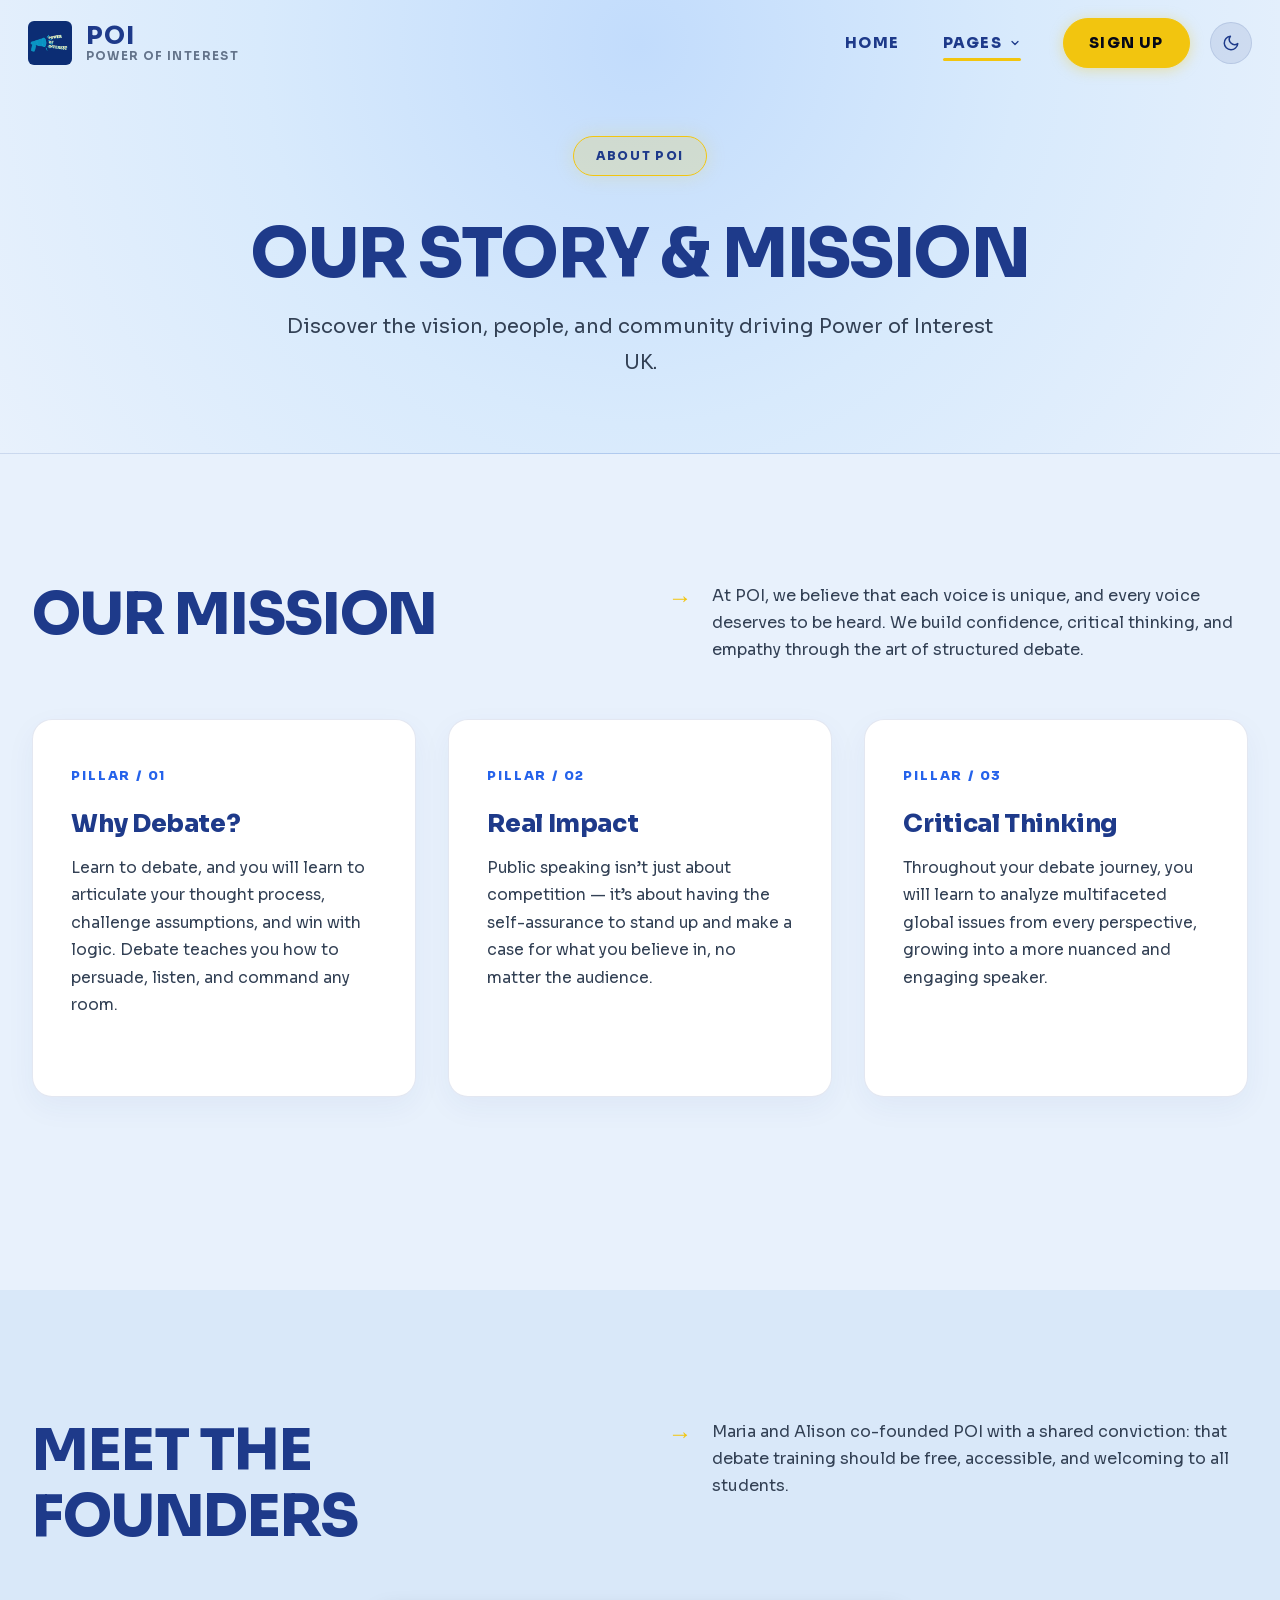
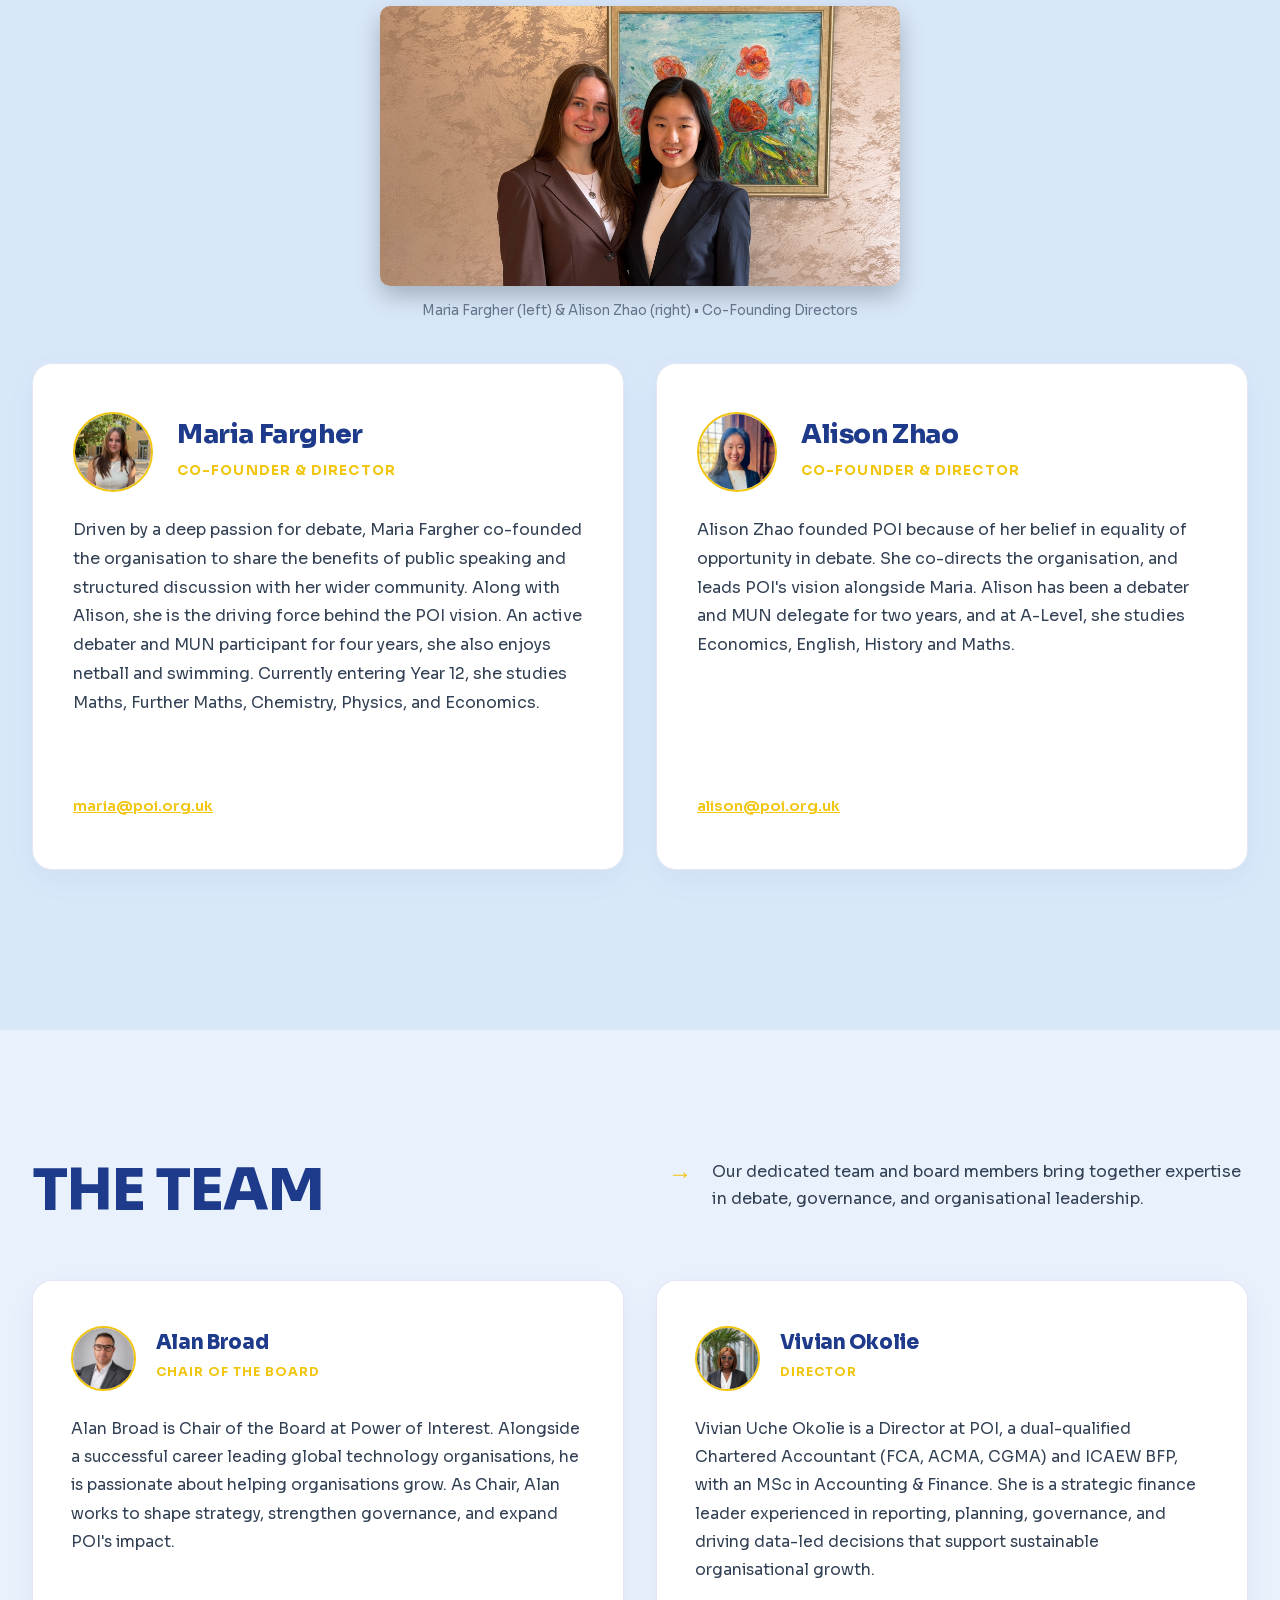
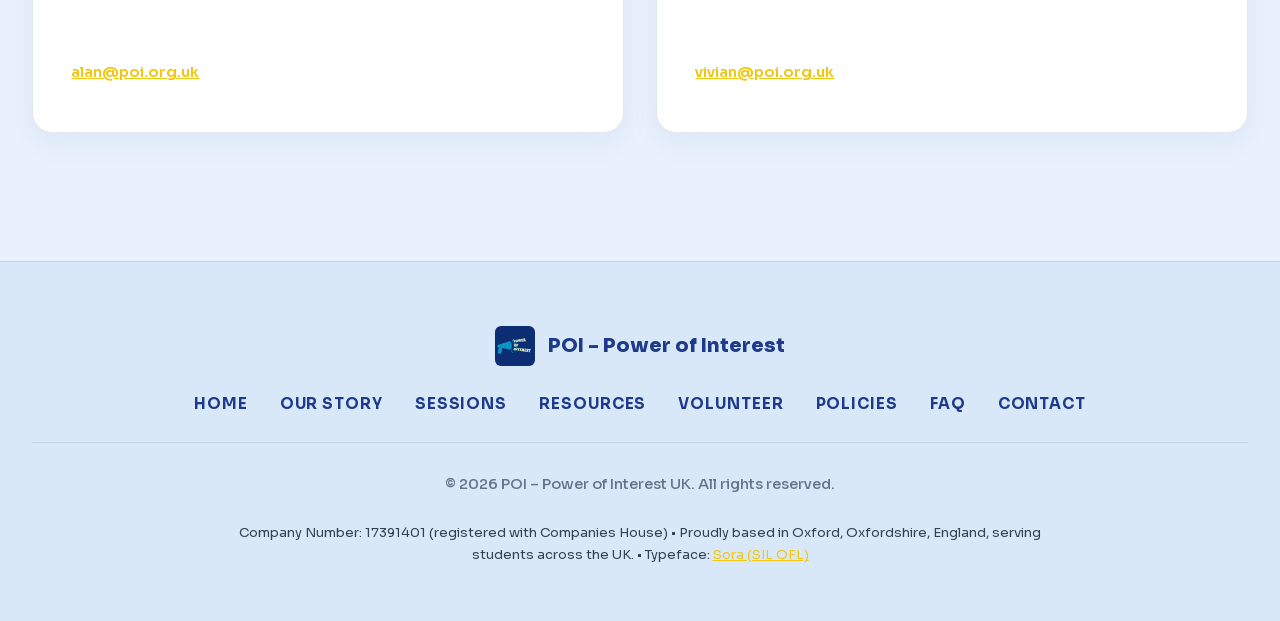
==== commit 8f59ebe7: "Convert navigation to dropdown menu, remove recording placeholder, and add Session 1 PDF slides - Gr" ====
--- a/about.html
+++ b/about.html
@@ -54,12 +54,22 @@
       </a>
       <nav class="nav" role="navigation" aria-label="Main navigation">
         <a href="index.html">Home</a>
-        <a href="about.html" class="active">Our Story</a>
-        <a href="sessions.html">Sessions</a>
-        <a href="resources.html">Resources</a>
-        <a href="volunteering.html">Volunteer</a>
-        <a href="faq.html">FAQ</a>
-        <a href="contact.html">Contact</a>
+        <div class="nav-dropdown">
+          <button type="button" class="nav-dropdown-btn active" id="pages-dropdown-btn" aria-expanded="false" aria-haspopup="true">
+            <span>Pages</span>
+            <svg class="dropdown-chevron" width="12" height="12" viewBox="0 0 24 24" fill="none" stroke="currentColor" stroke-width="2.5" stroke-linecap="round" stroke-linejoin="round"><polyline points="6 9 12 15 18 9"/></svg>
+          </button>
+          <div class="nav-dropdown-menu" id="pages-dropdown-menu" role="menu" aria-labelledby="pages-dropdown-btn">
+            <a href="index.html" role="menuitem">Home</a>
+            <a href="about.html" class="active" role="menuitem">Our Story</a>
+            <a href="sessions.html" role="menuitem">Sessions</a>
+            <a href="resources.html" role="menuitem">Resources</a>
+            <a href="volunteering.html" role="menuitem">Volunteer</a>
+            <a href="faq.html" role="menuitem">FAQ</a>
+            <a href="policies.html" role="menuitem">Policies</a>
+            <a href="contact.html" role="menuitem">Contact</a>
+          </div>
+        </div>
         <a href="sessions.html" class="nav-cta">Sign Up</a>
       </nav>
       <button class="hamburger" id="hamburger" aria-label="Toggle menu" aria-expanded="false">
@@ -73,6 +83,7 @@
       <a href="resources.html">Resources</a>
       <a href="volunteering.html">Volunteer</a>
       <a href="faq.html">FAQ</a>
+      <a href="policies.html">Policies</a>
       <a href="contact.html">Contact</a>
       <a href="sessions.html" class="btn btn-primary" style="margin-top: 1rem;">Sign Up &rarr;</a>
     </nav>
--- a/styles.css
+++ b/styles.css
@@ -653,6 +653,146 @@
   transform: scaleX(1);
 }
 
+/* Nav Dropdown Menu */
+.nav-dropdown {
+  position: relative;
+  display: inline-flex;
+  align-items: center;
+}
+
+/* Invisible bridge so moving cursor from button to menu doesn't close it */
+.nav-dropdown::before {
+  content: '';
+  position: absolute;
+  top: 100%;
+  left: -10px;
+  right: -10px;
+  height: 16px;
+}
+
+.nav-dropdown-btn {
+  display: inline-flex;
+  align-items: center;
+  gap: 0.45rem;
+  background: none;
+  border: none;
+  padding: 0.55rem 1rem;
+  font-family: 'Sora', sans-serif;
+  font-weight: 800;
+  font-size: 0.92rem;
+  color: var(--heading-color);
+  text-transform: uppercase;
+  letter-spacing: 0.08em;
+  cursor: pointer;
+  transition: color 0.25s ease;
+  white-space: nowrap;
+  position: relative;
+}
+
+.nav-dropdown-btn::after {
+  content: '';
+  position: absolute;
+  bottom: 0px;
+  left: 1rem;
+  right: 1rem;
+  height: 2.5px;
+  background: var(--yellow);
+  border-radius: 2px;
+  transform: scaleX(0);
+  transition: transform 0.3s var(--ease-fluid);
+  transform-origin: center;
+}
+
+.nav-dropdown-btn:hover,
+.nav-dropdown:hover .nav-dropdown-btn,
+.nav-dropdown.open .nav-dropdown-btn {
+  color: var(--blue-mid);
+}
+
+.nav-dropdown-btn:hover::after,
+.nav-dropdown:hover .nav-dropdown-btn::after,
+.nav-dropdown.open .nav-dropdown-btn::after,
+.nav-dropdown-btn.active::after {
+  transform: scaleX(1);
+}
+
+.nav-dropdown-btn.active {
+  color: var(--heading-color);
+}
+
+.dropdown-chevron {
+  transition: transform 0.25s var(--ease-fluid);
+}
+
+.nav-dropdown:hover .dropdown-chevron,
+.nav-dropdown.open .dropdown-chevron {
+  transform: rotate(180deg);
+}
+
+.nav-dropdown-menu {
+  position: absolute;
+  top: calc(100% + 8px);
+  left: 50%;
+  transform: translateX(-50%) translateY(8px);
+  min-width: 200px;
+  background: var(--bg-card);
+  border: 1.5px solid var(--card-border);
+  border-radius: 16px;
+  padding: 0.5rem;
+  box-shadow: 0 16px 45px rgba(0, 0, 0, 0.22), 0 0 25px rgba(242, 197, 15, 0.08);
+  backdrop-filter: blur(20px);
+  -webkit-backdrop-filter: blur(20px);
+  opacity: 0;
+  visibility: hidden;
+  pointer-events: none;
+  transition: opacity 0.22s ease, transform 0.22s ease, visibility 0.22s ease;
+  z-index: 1002;
+  display: flex;
+  flex-direction: column;
+  gap: 0.2rem;
+}
+
+.nav-dropdown:hover .nav-dropdown-menu,
+.nav-dropdown:focus-within .nav-dropdown-menu,
+.nav-dropdown.open .nav-dropdown-menu {
+  opacity: 1;
+  visibility: visible;
+  pointer-events: auto;
+  transform: translateX(-50%) translateY(0);
+}
+
+.nav-dropdown-menu a {
+  display: flex;
+  align-items: center;
+  justify-content: space-between;
+  padding: 0.65rem 1rem;
+  border-radius: 10px;
+  font-family: 'Sora', sans-serif;
+  font-size: 0.85rem;
+  font-weight: 700;
+  text-transform: uppercase;
+  letter-spacing: 0.06em;
+  color: var(--heading-color);
+  transition: all 0.2s ease;
+  white-space: nowrap;
+}
+
+.nav-dropdown-menu a::after {
+  display: none !important;
+}
+
+.nav-dropdown-menu a:hover {
+  background: var(--yellow-bg);
+  color: var(--heading-color);
+  padding-left: 1.25rem;
+}
+
+.nav-dropdown-menu a.active {
+  background: var(--blue-bg);
+  color: var(--blue-mid);
+  font-weight: 800;
+}
+
 .nav .nav-cta {
   background: var(--yellow);
   color: #060818;
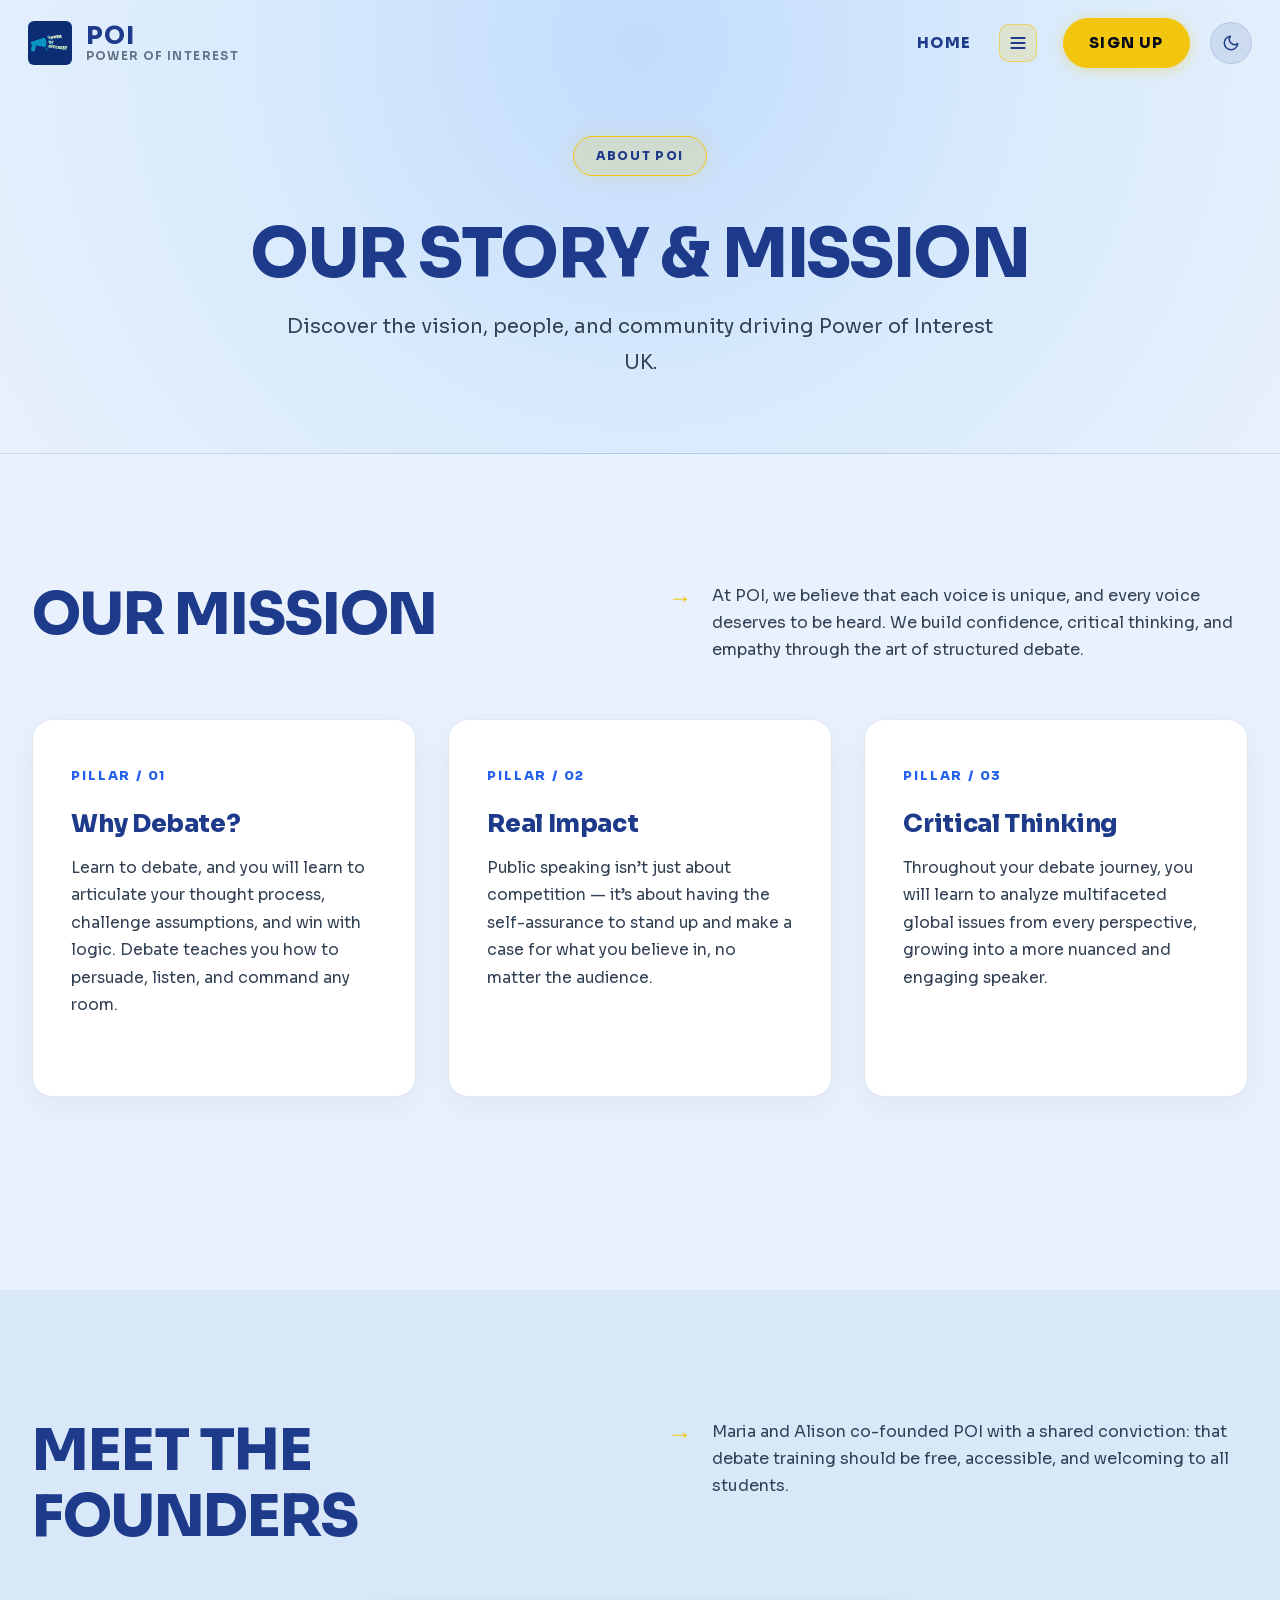
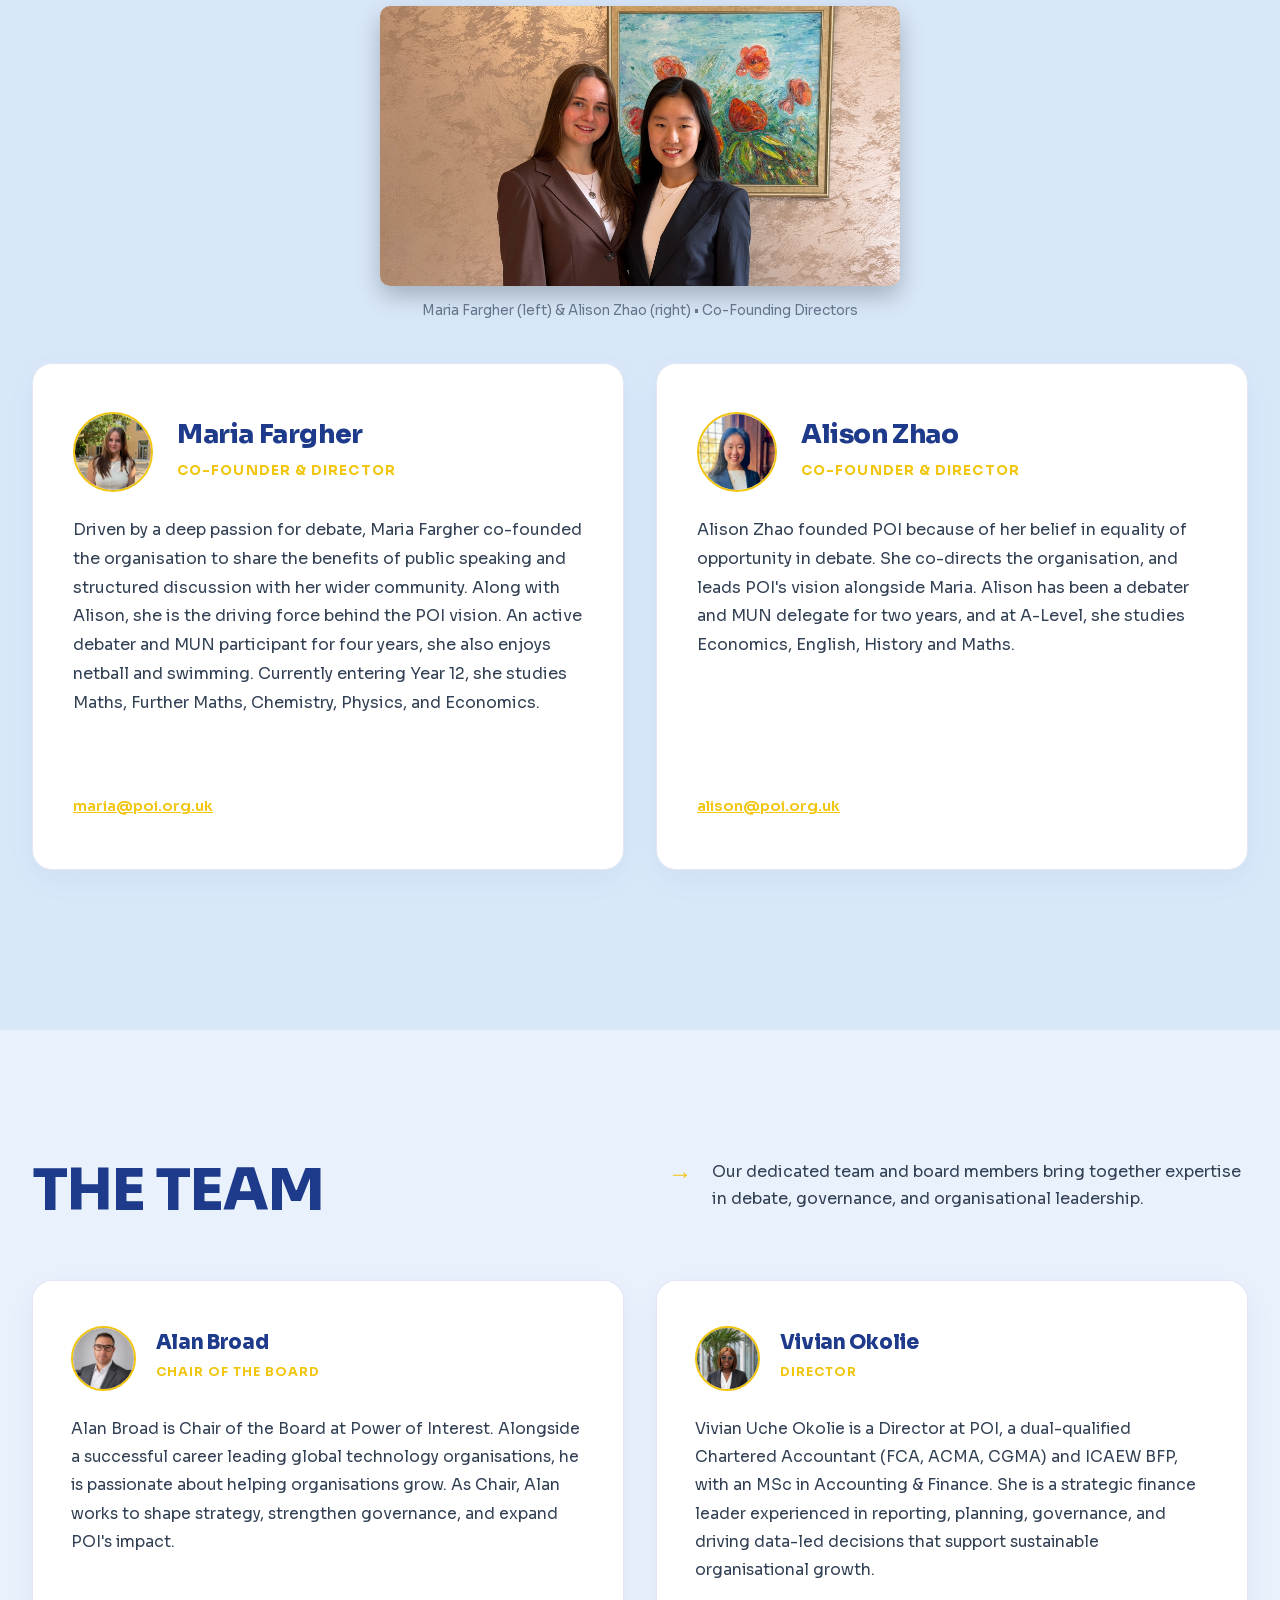
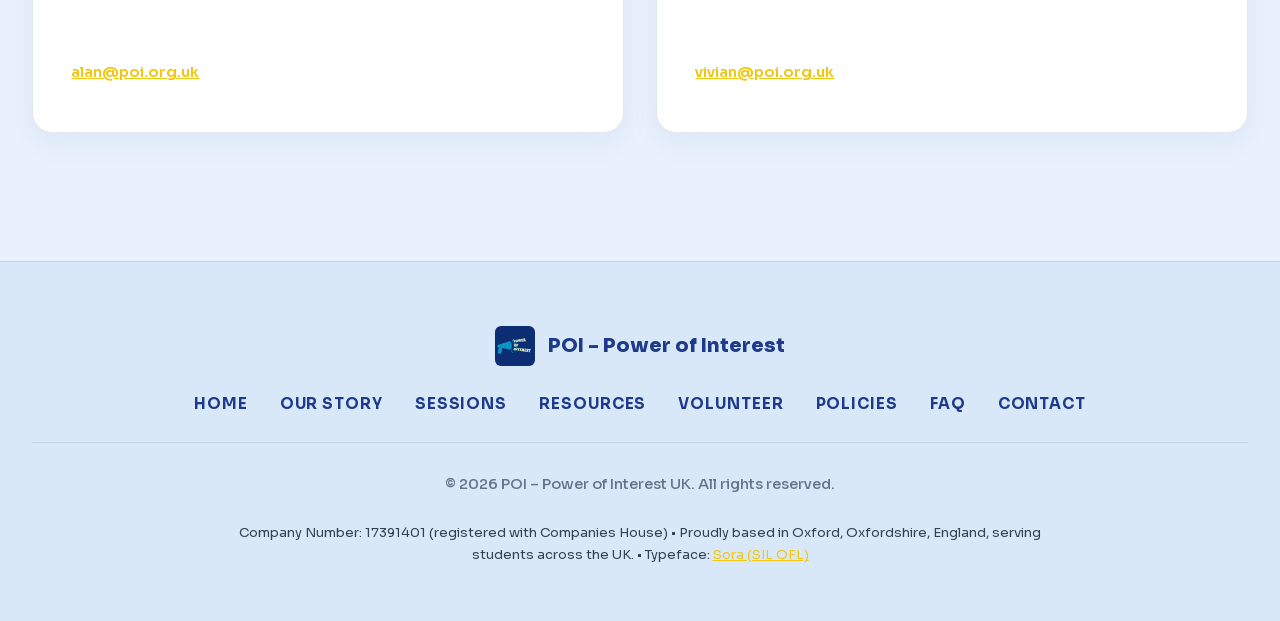
==== commit 5d18df6c: "Replace 'Pages' text button with clean three-lines hamburger icon - Replace 'Pages' text and chevron" ====
--- a/about.html
+++ b/about.html
@@ -55,9 +55,8 @@
       <nav class="nav" role="navigation" aria-label="Main navigation">
         <a href="index.html">Home</a>
         <div class="nav-dropdown">
-          <button type="button" class="nav-dropdown-btn active" id="pages-dropdown-btn" aria-expanded="false" aria-haspopup="true">
-            <span>Pages</span>
-            <svg class="dropdown-chevron" width="12" height="12" viewBox="0 0 24 24" fill="none" stroke="currentColor" stroke-width="2.5" stroke-linecap="round" stroke-linejoin="round"><polyline points="6 9 12 15 18 9"/></svg>
+          <button type="button" class="nav-dropdown-btn active" id="pages-dropdown-btn" aria-label="Menu" title="Menu" aria-expanded="false" aria-haspopup="true">
+            <svg width="20" height="20" viewBox="0 0 24 24" fill="none" stroke="currentColor" stroke-width="2.2" stroke-linecap="round" stroke-linejoin="round"><line x1="4" y1="6" x2="20" y2="6"/><line x1="4" y1="12" x2="20" y2="12"/><line x1="4" y1="18" x2="20" y2="18"/></svg>
           </button>
           <div class="nav-dropdown-menu" id="pages-dropdown-menu" role="menu" aria-labelledby="pages-dropdown-btn">
             <a href="index.html" role="menuitem">Home</a>
--- a/styles.css
+++ b/styles.css
@@ -673,60 +673,41 @@
 .nav-dropdown-btn {
   display: inline-flex;
   align-items: center;
-  gap: 0.45rem;
+  justify-content: center;
   background: none;
-  border: none;
-  padding: 0.55rem 1rem;
-  font-family: 'Sora', sans-serif;
-  font-weight: 800;
-  font-size: 0.92rem;
-  color: var(--heading-color);
-  text-transform: uppercase;
-  letter-spacing: 0.08em;
+  border: 1.5px solid transparent;
+  padding: 0.5rem;
+  border-radius: 10px;
+  color: var(--heading-color);
   cursor: pointer;
-  transition: color 0.25s ease;
-  white-space: nowrap;
+  transition: all 0.25s var(--ease-fluid);
   position: relative;
-}
-
-.nav-dropdown-btn::after {
-  content: '';
-  position: absolute;
-  bottom: 0px;
-  left: 1rem;
-  right: 1rem;
-  height: 2.5px;
-  background: var(--yellow);
-  border-radius: 2px;
-  transform: scaleX(0);
-  transition: transform 0.3s var(--ease-fluid);
-  transform-origin: center;
+  line-height: 1;
+}
+
+.nav-dropdown-btn svg {
+  display: block;
+  transition: transform 0.25s var(--ease-fluid);
 }
 
 .nav-dropdown-btn:hover,
 .nav-dropdown:hover .nav-dropdown-btn,
 .nav-dropdown.open .nav-dropdown-btn {
+  background: var(--hairline);
   color: var(--blue-mid);
-}
-
-.nav-dropdown-btn:hover::after,
-.nav-dropdown:hover .nav-dropdown-btn::after,
-.nav-dropdown.open .nav-dropdown-btn::after,
-.nav-dropdown-btn.active::after {
-  transform: scaleX(1);
+  border-color: var(--card-border);
+}
+
+.nav-dropdown-btn:hover svg,
+.nav-dropdown:hover .nav-dropdown-btn svg,
+.nav-dropdown.open .nav-dropdown-btn svg {
+  transform: scale(1.08);
 }
 
 .nav-dropdown-btn.active {
   color: var(--heading-color);
-}
-
-.dropdown-chevron {
-  transition: transform 0.25s var(--ease-fluid);
-}
-
-.nav-dropdown:hover .dropdown-chevron,
-.nav-dropdown.open .dropdown-chevron {
-  transform: rotate(180deg);
+  border-color: var(--yellow-border);
+  background: var(--yellow-bg);
 }
 
 .nav-dropdown-menu {
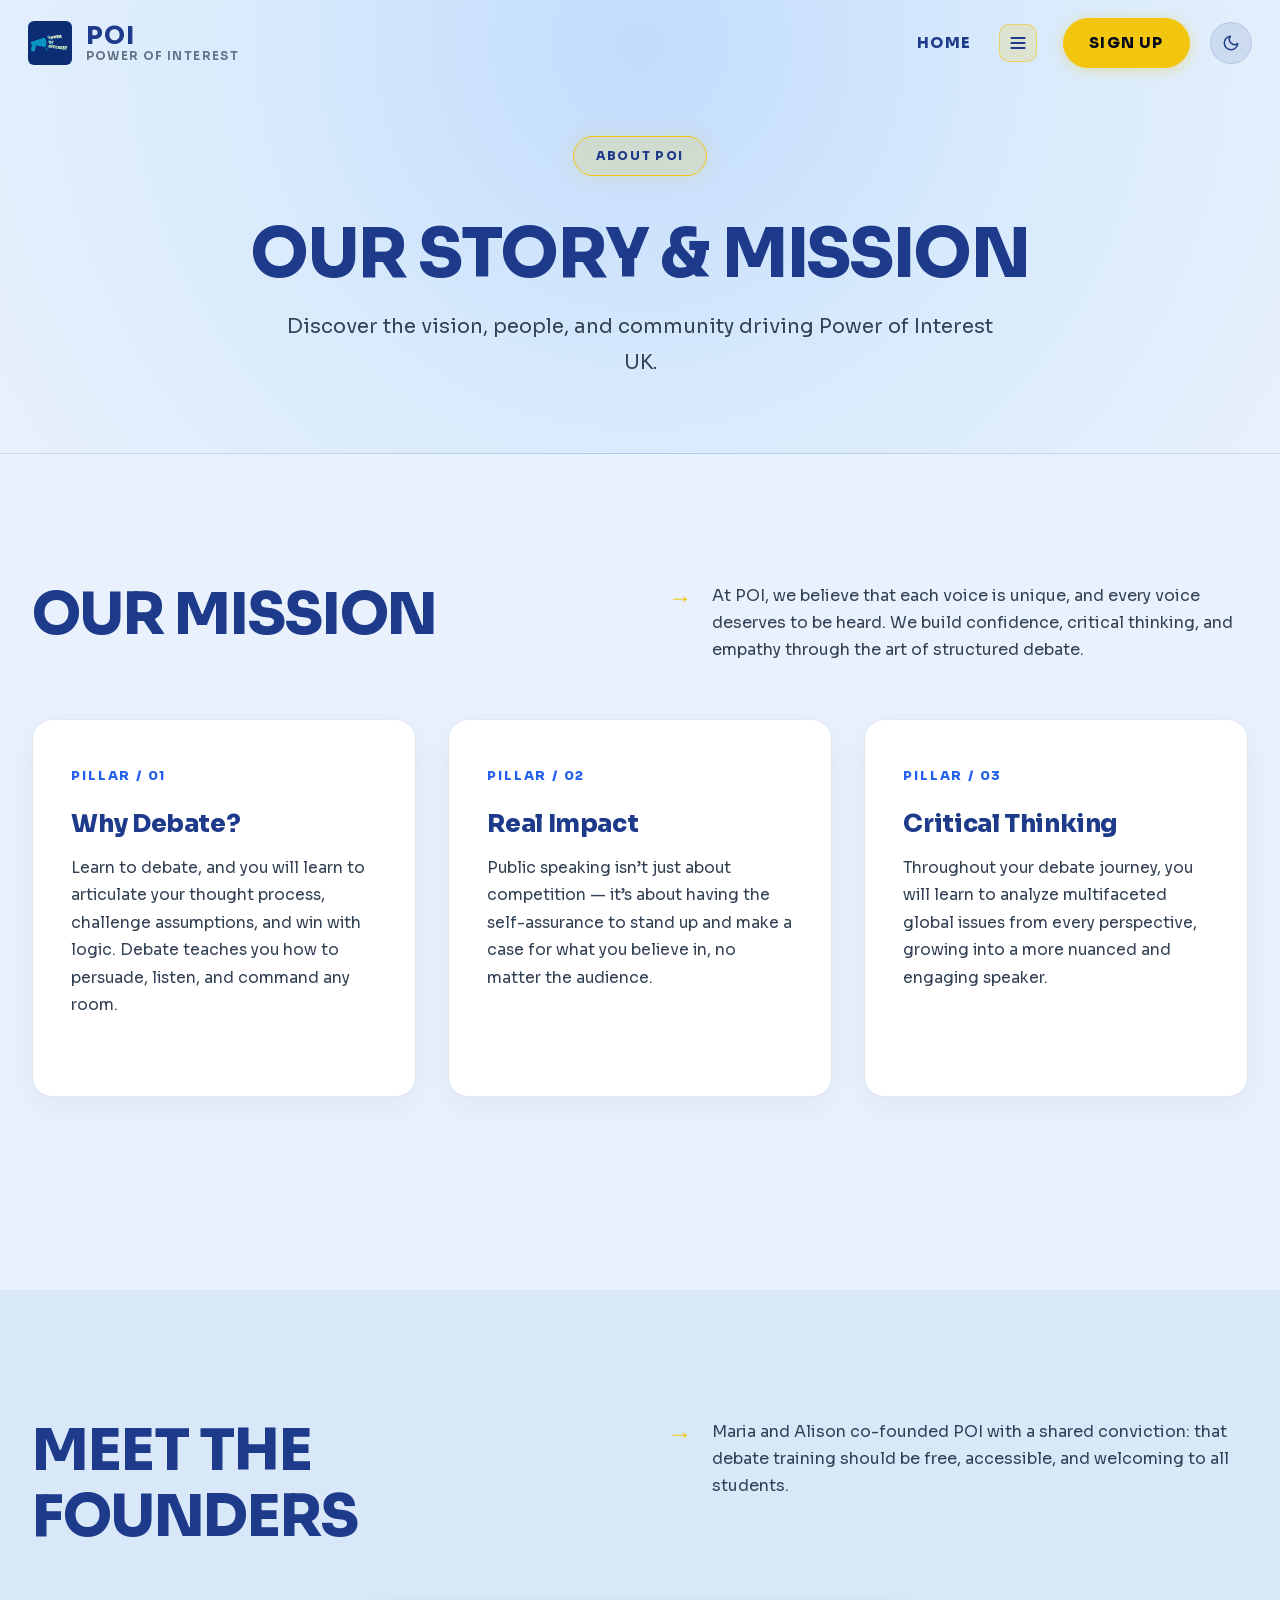
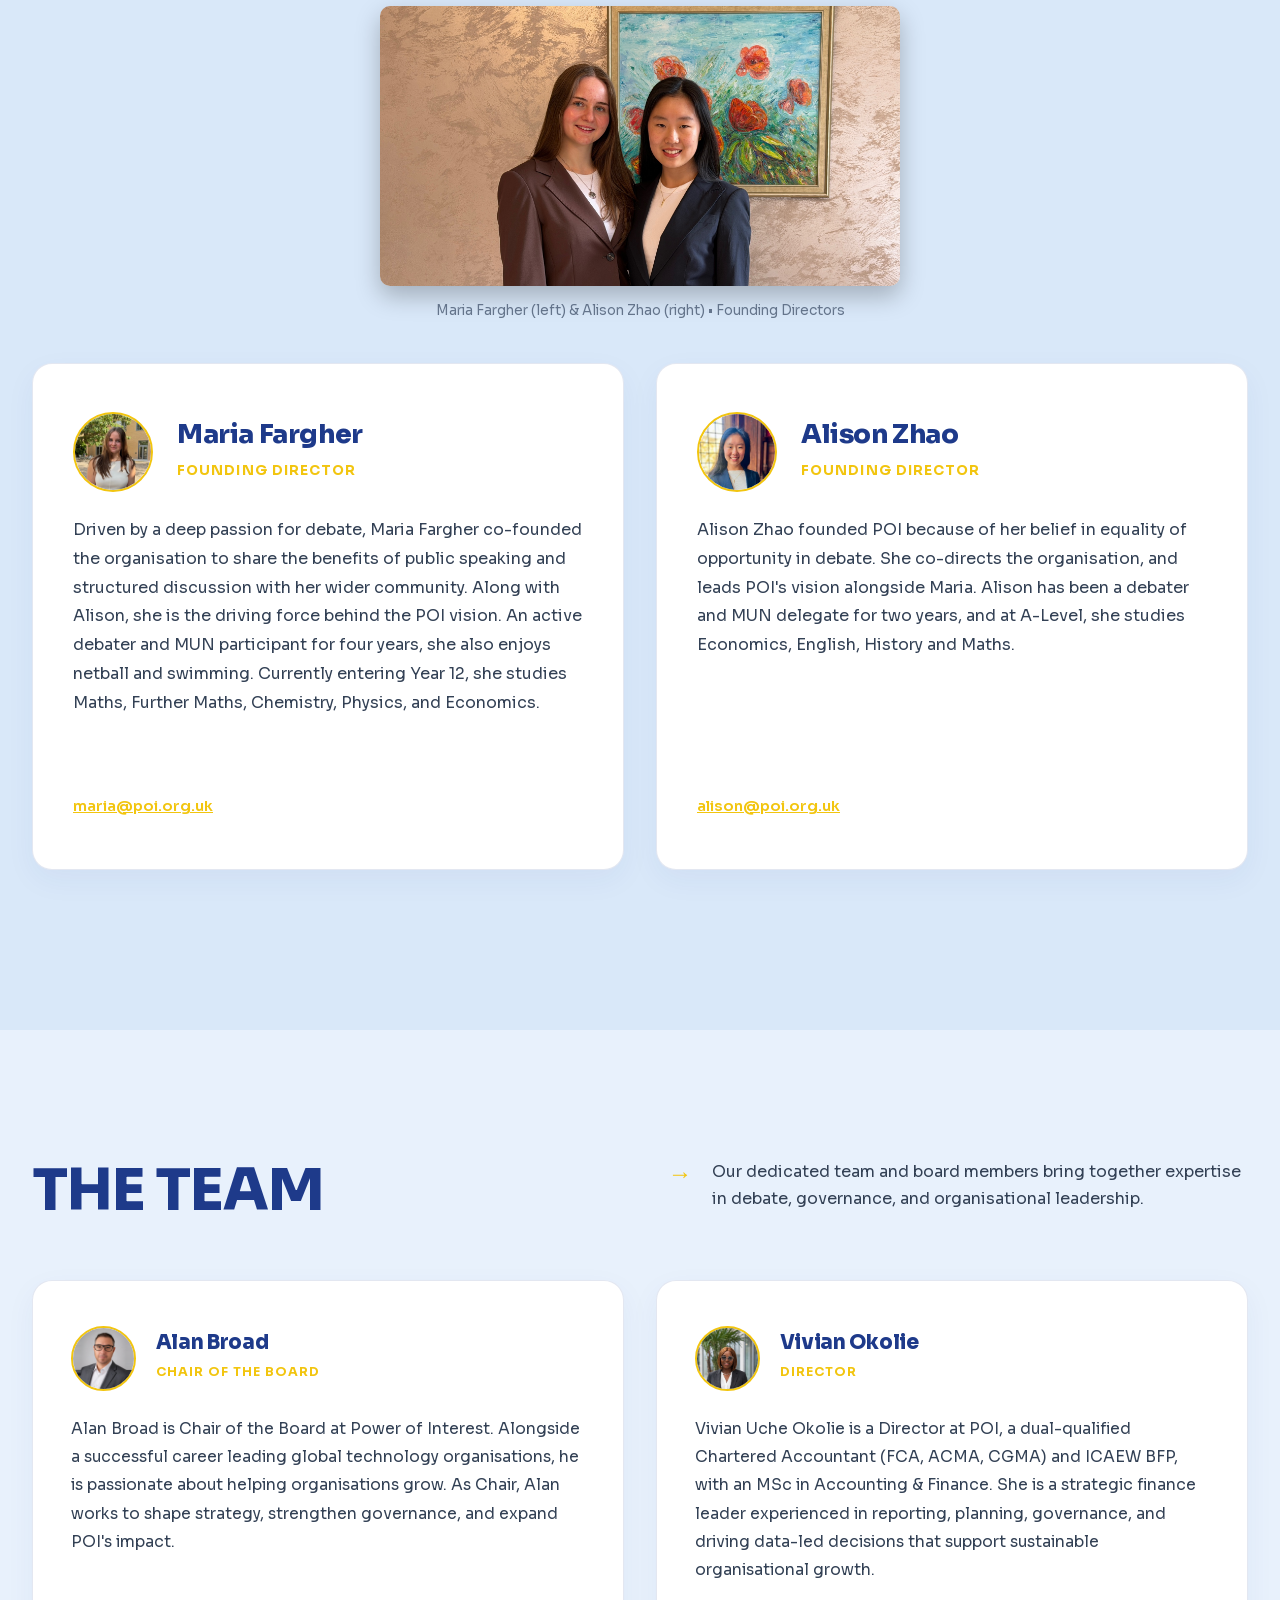
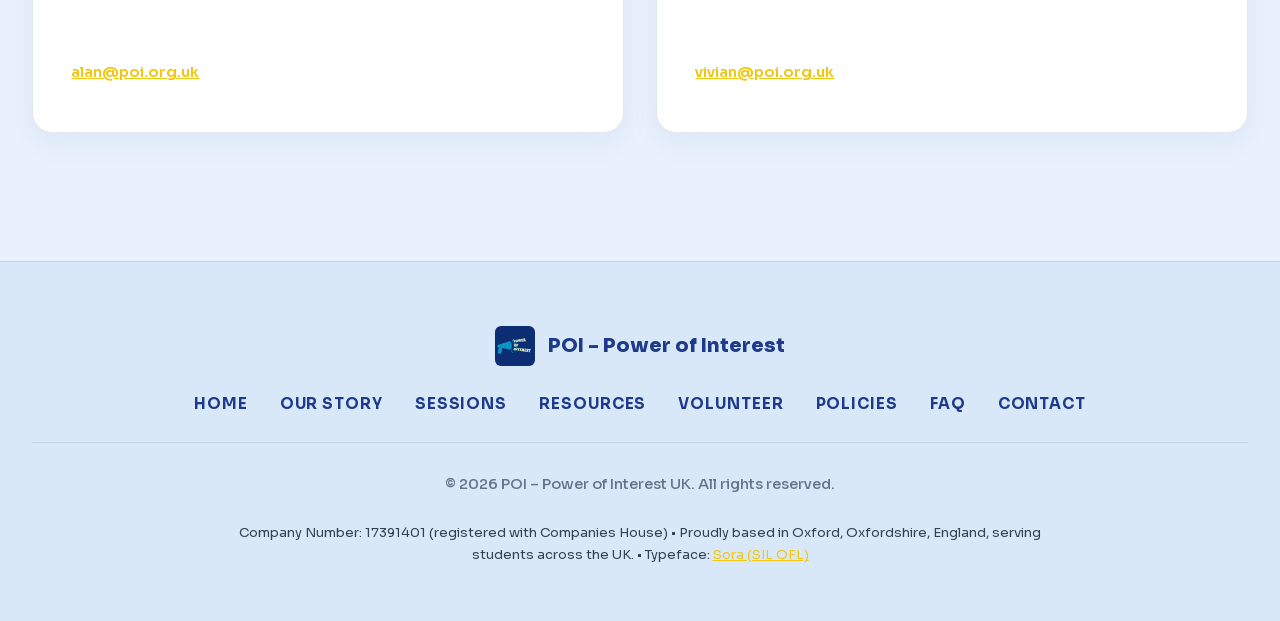
==== commit f22a676e: "Add Session 4 resources (Role of the Members) and update director titles" ====
--- a/about.html
+++ b/about.html
@@ -162,7 +162,7 @@
         <div style="max-width: 520px; margin: 0 auto; border-radius: var(--radius-sm); overflow: hidden; border: 1px solid var(--surface-border); box-shadow: 0 10px 25px rgba(0, 0, 0, 0.25);">
           <img src="founders.jpg" alt="Maria Fargher and Alison Zhao, Founding Directors of POI" style="width: 100%; height: auto; max-height: 280px; object-fit: cover; object-position: center 30%; display: block;" />
         </div>
-        <p style="color: var(--text-muted); font-size: 0.85rem; margin-top: 0.75rem;">Maria Fargher (left) &amp; Alison Zhao (right) &bull; Co-Founding Directors</p>
+        <p style="color: var(--text-muted); font-size: 0.85rem; margin-top: 0.75rem;">Maria Fargher (left) &amp; Alison Zhao (right) &bull; Founding Directors</p>
       </div>
 
       <div class="join-section-grid" style="margin-bottom: 2rem;">
@@ -173,7 +173,7 @@
               <img src="maria.jpg" alt="Maria Fargher" style="width: 80px; height: 80px; border-radius: 50%; object-fit: cover; border: 2px solid var(--yellow);" />
               <div>
                 <h3 style="margin-bottom: 0.25rem;">Maria Fargher</h3>
-                <span style="color: var(--yellow); font-weight: 700; font-size: 0.85rem; text-transform: uppercase; letter-spacing: 0.08em;">Co-Founder &amp; Director</span>
+                <span style="color: var(--yellow); font-weight: 700; font-size: 0.85rem; text-transform: uppercase; letter-spacing: 0.08em;">Founding Director</span>
               </div>
             </div>
             <p style="line-height: 1.8; color: var(--text-secondary);">
@@ -192,7 +192,7 @@
               <img src="alison.jpg" alt="Alison Zhao" style="width: 80px; height: 80px; border-radius: 50%; object-fit: cover; border: 2px solid var(--yellow);" />
               <div>
                 <h3 style="margin-bottom: 0.25rem;">Alison Zhao</h3>
-                <span style="color: var(--yellow); font-weight: 700; font-size: 0.85rem; text-transform: uppercase; letter-spacing: 0.08em;">Co-Founder &amp; Director</span>
+                <span style="color: var(--yellow); font-weight: 700; font-size: 0.85rem; text-transform: uppercase; letter-spacing: 0.08em;">Founding Director</span>
               </div>
             </div>
             <p style="line-height: 1.8; color: var(--text-secondary);">
--- a/styles.css
+++ b/styles.css
@@ -2187,7 +2187,9 @@
   border: 1px solid var(--yellow-border);
 }
 
-.resource-tag--recording {
+.resource-tag--recording,
+.resource-tag--guide,
+.resource-tag--handout {
   background: var(--cyan-bg);
   color: var(--heading-color);
   border: 1px solid var(--cyan-border);
@@ -2207,20 +2209,81 @@
 
 .resource-links {
   display: flex;
-  flex-wrap: wrap;
-  gap: 0.75rem;
+  flex-direction: column;
+  gap: 0.85rem;
   margin-top: auto;
   padding-top: 1rem;
 }
 
+.resource-action-group {
+  display: flex;
+  align-items: center;
+  gap: 0.65rem;
+  width: 100%;
+}
+
+.resource-action-group .resource-btn {
+  flex: 1;
+  min-width: 0;
+}
+
 .resource-btn {
   font-size: 0.82rem;
-  padding: 0.75rem 1.5rem;
+  padding: 0.75rem 1.4rem;
   gap: 0.5rem;
 }
 
 .resource-btn svg {
   flex-shrink: 0;
+}
+
+/* Small round circle download button */
+.resource-btn-circle {
+  width: 42px;
+  height: 42px;
+  min-width: 42px;
+  min-height: 42px;
+  padding: 0 !important;
+  border-radius: 50% !important;
+  display: inline-flex;
+  align-items: center;
+  justify-content: center;
+  flex-shrink: 0;
+  border: 1.5px solid var(--blue-dark, #1E3A8A);
+  color: var(--blue-dark, #1E3A8A);
+  background: transparent;
+  transition: all 0.3s var(--ease-fluid);
+  cursor: pointer;
+  text-decoration: none;
+}
+
+.resource-btn-circle svg {
+  margin: 0;
+  flex-shrink: 0;
+}
+
+.resource-btn-circle:hover {
+  background: var(--blue-dark, #1E3A8A);
+  border-color: var(--blue-dark, #1E3A8A);
+  color: #FFFFFF;
+  transform: translateY(-2px) scale(1.06);
+  box-shadow: 0 6px 18px rgba(30, 58, 138, 0.25);
+}
+
+.resource-btn-circle:active {
+  transform: translateY(0) scale(0.98);
+}
+
+[data-theme="dark"] .resource-btn-circle {
+  border-color: var(--blue-mid);
+  color: var(--blue-mid);
+}
+
+[data-theme="dark"] .resource-btn-circle:hover {
+  background: var(--blue-mid);
+  border-color: var(--blue-mid);
+  color: #060818;
+  box-shadow: 0 6px 18px rgba(56, 189, 248, 0.35);
 }
 
 /* Placeholder / Coming Soon Card */
@@ -2316,6 +2379,12 @@
     text-align: center;
     justify-content: center;
   }
+
+  .resource-action-group .resource-btn {
+    width: auto;
+    flex: 1;
+    min-width: 0;
+  }
 }
 
 @media (max-width: 480px) {
@@ -2328,3 +2397,455 @@
     font-size: 1.5rem;
   }
 }
+
+/* ==========================================================================
+   PHOTO & CONTENT PROTECTION
+   Disable drag, selection, and saving
+   ========================================================================== */
+img,
+.header-logo,
+.footer-logo,
+.founder-card img,
+.team-grid img {
+  -webkit-user-select: none;
+  -moz-user-select: none;
+  -ms-user-select: none;
+  user-select: none;
+  -webkit-user-drag: none;
+  -khtml-user-drag: none;
+  -moz-user-drag: none;
+  -o-user-drag: none;
+  user-drag: none;
+  pointer-events: auto;
+}
+
+/* Protected Resources Area: prevent text copying and selections */
+.pw-protected,
+.resource-viewer-modal {
+  -webkit-user-select: none;
+  -moz-user-select: none;
+  -ms-user-select: none;
+  user-select: none;
+}
+
+/* ==========================================================================
+   EMBEDDED RESOURCE VIEWER MODAL
+   ========================================================================== */
+.resource-viewer-modal {
+  position: fixed;
+  inset: 0;
+  z-index: 99999;
+  display: flex;
+  align-items: center;
+  justify-content: center;
+  padding: 1.5rem;
+  opacity: 0;
+  visibility: hidden;
+  transition: opacity 0.3s ease, visibility 0.3s ease;
+}
+
+.resource-viewer-modal.active {
+  opacity: 1;
+  visibility: visible;
+}
+
+.viewer-backdrop {
+  position: fixed;
+  inset: 0;
+  background: rgba(5, 8, 22, 0.88);
+  backdrop-filter: blur(12px);
+  -webkit-backdrop-filter: blur(12px);
+}
+
+.viewer-window {
+  position: relative;
+  width: 100%;
+  max-width: 1180px;
+  height: 90vh;
+  background: var(--navy);
+  border: 1.5px solid var(--yellow);
+  border-radius: 22px;
+  display: flex;
+  flex-direction: column;
+  overflow: hidden;
+  box-shadow: 0 25px 70px rgba(0, 0, 0, 0.75), 0 0 30px rgba(242, 197, 15, 0.25);
+  z-index: 1;
+  animation: viewerPopIn 0.35s var(--ease-fluid) forwards;
+}
+
+@keyframes viewerPopIn {
+  from {
+    transform: scale(0.95) translateY(12px);
+    opacity: 0;
+  }
+  to {
+    transform: scale(1) translateY(0);
+    opacity: 1;
+  }
+}
+
+.viewer-header {
+  padding: 1.1rem 1.6rem;
+  background: rgba(10, 14, 38, 0.95);
+  border-bottom: 1.5px solid var(--card-border);
+  display: flex;
+  align-items: center;
+  justify-content: space-between;
+  gap: 1rem;
+}
+
+.viewer-header-info {
+  display: flex;
+  align-items: center;
+  gap: 0.85rem;
+  min-width: 0;
+}
+
+.viewer-badge {
+  display: inline-flex;
+  align-items: center;
+  gap: 0.4rem;
+  background: var(--yellow-bg);
+  border: 1px solid var(--yellow-border);
+  color: var(--yellow);
+  padding: 0.3rem 0.75rem;
+  border-radius: 50px;
+  font-size: 0.72rem;
+  font-weight: 800;
+  text-transform: uppercase;
+  letter-spacing: 0.08em;
+  flex-shrink: 0;
+}
+
+.viewer-title {
+  font-size: 1.15rem;
+  font-weight: 800;
+  color: #FFFFFF;
+  margin: 0;
+  white-space: nowrap;
+  overflow: hidden;
+  text-overflow: ellipsis;
+}
+
+.viewer-header-actions {
+  display: flex;
+  align-items: center;
+  gap: 0.5rem;
+}
+
+.viewer-action-btn,
+.viewer-close-btn {
+  background: rgba(255, 255, 255, 0.08);
+  border: 1px solid rgba(255, 255, 255, 0.15);
+  color: #FFFFFF;
+  width: 38px;
+  height: 38px;
+  border-radius: 50%;
+  display: inline-flex;
+  align-items: center;
+  justify-content: center;
+  cursor: pointer;
+  transition: all 0.25s var(--ease-fluid);
+  flex-shrink: 0;
+  text-decoration: none;
+}
+
+.viewer-action-btn:hover {
+  background: var(--yellow);
+  border-color: var(--yellow);
+  color: #060818;
+  transform: scale(1.08);
+}
+
+.viewer-close-btn:hover {
+  background: var(--yellow);
+  border-color: var(--yellow);
+  color: #060818;
+  transform: scale(1.08) rotate(90deg);
+}
+
+.resource-viewer-modal.viewer-unrestricted,
+.resource-viewer-modal.viewer-unrestricted * {
+  -webkit-user-select: auto !important;
+  user-select: auto !important;
+}
+
+.viewer-body {
+  position: relative;
+  flex: 1;
+  min-height: 0;
+  background: #0D1230;
+  overflow: hidden;
+}
+
+/* Semi-transparent watermark overlay across the viewer for PowerPoint slides */
+.viewer-watermark-overlay {
+  position: absolute;
+  inset: 0;
+  pointer-events: none;
+  z-index: 10;
+  display: grid;
+  grid-template-columns: repeat(3, 1fr);
+  grid-template-rows: repeat(5, 1fr);
+  gap: 0.75rem;
+  padding: 1rem;
+  overflow: hidden;
+}
+
+.watermark-item {
+  display: flex;
+  align-items: center;
+  justify-content: center;
+  transform: rotate(-24deg);
+  opacity: 0.12;
+  color: #000000;
+  font-family: 'Sora', sans-serif;
+  font-size: clamp(0.75rem, 1.4vw, 1.1rem);
+  font-weight: 900;
+  letter-spacing: 0.18em;
+  text-transform: uppercase;
+  text-align: center;
+  user-select: none;
+  -webkit-user-select: none;
+}
+
+/* PDF.js Slide Deck Scrollable Viewer */
+.viewer-canvas-scroll {
+  position: absolute;
+  inset: 0;
+  overflow-y: auto;
+  overflow-x: hidden;
+  -webkit-overflow-scrolling: touch;
+  padding: 1.5rem 1rem 3rem;
+  background: #080B1E;
+  display: flex;
+  flex-direction: column;
+  align-items: center;
+}
+
+.viewer-slides-list {
+  display: flex;
+  flex-direction: column;
+  align-items: center;
+  gap: 1.75rem;
+  width: 100%;
+  max-width: 960px;
+  margin: 0 auto;
+}
+
+.viewer-slide-card {
+  width: 100%;
+  display: flex;
+  flex-direction: column;
+  align-items: center;
+  position: relative;
+  background: #0e1433;
+  border-radius: 12px;
+  border: 1px solid rgba(255, 255, 255, 0.08);
+  padding: 0.85rem;
+  box-shadow: 0 8px 30px rgba(0, 0, 0, 0.35);
+  transition: transform 0.2s ease, border-color 0.2s ease;
+}
+
+.viewer-slide-card:hover {
+  border-color: rgba(255, 255, 255, 0.18);
+}
+
+.viewer-slide-header {
+  width: 100%;
+  display: flex;
+  align-items: center;
+  justify-content: space-between;
+  margin-bottom: 0.6rem;
+  padding: 0 0.25rem;
+}
+
+.viewer-slide-num {
+  font-size: 0.75rem;
+  font-weight: 700;
+  color: var(--yellow);
+  text-transform: uppercase;
+  letter-spacing: 0.08em;
+  background: rgba(255, 209, 0, 0.1);
+  border: 1px solid rgba(255, 209, 0, 0.2);
+  padding: 0.2rem 0.6rem;
+  border-radius: 50px;
+}
+
+.viewer-slide-canvas-wrap {
+  width: 100%;
+  display: flex;
+  justify-content: center;
+  align-items: center;
+  background: #000000;
+  border-radius: 8px;
+  overflow: hidden;
+  box-shadow: 0 4px 16px rgba(0, 0, 0, 0.4);
+}
+
+.viewer-slide-canvas-wrap canvas {
+  display: block;
+  max-width: 100%;
+  height: auto !important;
+  user-select: none;
+  -webkit-user-select: none;
+  -webkit-touch-callout: none;
+}
+
+/* Loading state */
+.viewer-loader {
+  position: absolute;
+  inset: 0;
+  background: rgba(8, 11, 30, 0.95);
+  z-index: 15;
+  display: flex;
+  flex-direction: column;
+  align-items: center;
+  justify-content: center;
+  gap: 1rem;
+  color: #FFFFFF;
+  font-size: 0.95rem;
+  font-weight: 600;
+}
+
+.viewer-spinner {
+  width: 42px;
+  height: 42px;
+  border: 3.5px solid rgba(255, 255, 255, 0.1);
+  border-top-color: var(--yellow);
+  border-radius: 50%;
+  animation: spin 0.8s linear infinite;
+}
+
+@keyframes spin {
+  to { transform: rotate(360deg); }
+}
+
+.viewer-zoom-controls {
+  display: inline-flex;
+  align-items: center;
+  gap: 0.3rem;
+  background: rgba(255, 255, 255, 0.05);
+  border: 1px solid rgba(255, 255, 255, 0.1);
+  border-radius: 50px;
+  padding: 2px 4px;
+}
+
+.viewer-zoom-level {
+  font-size: 0.75rem;
+  font-weight: 700;
+  color: #FFFFFF;
+  min-width: 44px;
+  text-align: center;
+}
+
+.resource-viewer-frame {
+  width: 100%;
+  height: 100%;
+  border: none;
+  background: #FFFFFF;
+}
+
+/* Anti-Screenshot Privacy Shield */
+.viewer-privacy-shield {
+  position: absolute;
+  inset: 0;
+  background: rgba(7, 10, 28, 0.97);
+  backdrop-filter: blur(25px);
+  -webkit-backdrop-filter: blur(25px);
+  z-index: 25;
+  display: flex;
+  align-items: center;
+  justify-content: center;
+  text-align: center;
+  padding: 2rem;
+  animation: fadeIn 0.2s ease;
+  cursor: pointer;
+}
+
+.privacy-shield-msg {
+  max-width: 420px;
+}
+
+.privacy-shield-msg svg {
+  margin-bottom: 1rem;
+}
+
+.privacy-shield-msg h4 {
+  font-size: 1.4rem;
+  font-weight: 800;
+  color: #FFFFFF;
+  margin-bottom: 0.5rem;
+}
+
+.privacy-shield-msg p {
+  color: var(--text-slate);
+  font-size: 0.95rem;
+  margin: 0;
+}
+
+.viewer-footer {
+  padding: 0.65rem 1.5rem;
+  background: rgba(10, 14, 38, 0.95);
+  border-top: 1.5px solid var(--card-border);
+  display: flex;
+  align-items: center;
+  justify-content: center;
+}
+
+.viewer-footer-notice {
+  font-size: 0.76rem;
+  color: var(--text-muted);
+  letter-spacing: 0.04em;
+  text-align: center;
+}
+
+@media (max-width: 768px) {
+  .resource-viewer-modal {
+    padding: 0.6rem;
+  }
+  .viewer-window {
+    height: 94vh;
+    border-radius: 16px;
+  }
+  .viewer-header {
+    padding: 0.75rem 0.9rem;
+  }
+  .viewer-title {
+    font-size: 0.92rem;
+  }
+  .viewer-watermark-overlay {
+    grid-template-columns: repeat(2, 1fr);
+    grid-template-rows: repeat(5, 1fr);
+    gap: 0.5rem;
+    padding: 0.5rem;
+  }
+  .viewer-canvas-scroll {
+    padding: 0.75rem 0.4rem 2.5rem;
+  }
+  .viewer-slide-card {
+    padding: 0.5rem;
+    border-radius: 10px;
+  }
+  .viewer-slide-header {
+    margin-bottom: 0.4rem;
+  }
+  .viewer-slide-num {
+    font-size: 0.68rem;
+    padding: 0.15rem 0.5rem;
+  }
+  .viewer-zoom-controls {
+    display: none; /* Auto-fit to mobile viewport */
+  }
+}
+
+/* ==========================================================================
+   PRINT RESTRICTIONS
+   Block printing of protected materials
+   ========================================================================== */
+@media print {
+  html, body {
+    display: none !important;
+    visibility: hidden !important;
+  }
+}
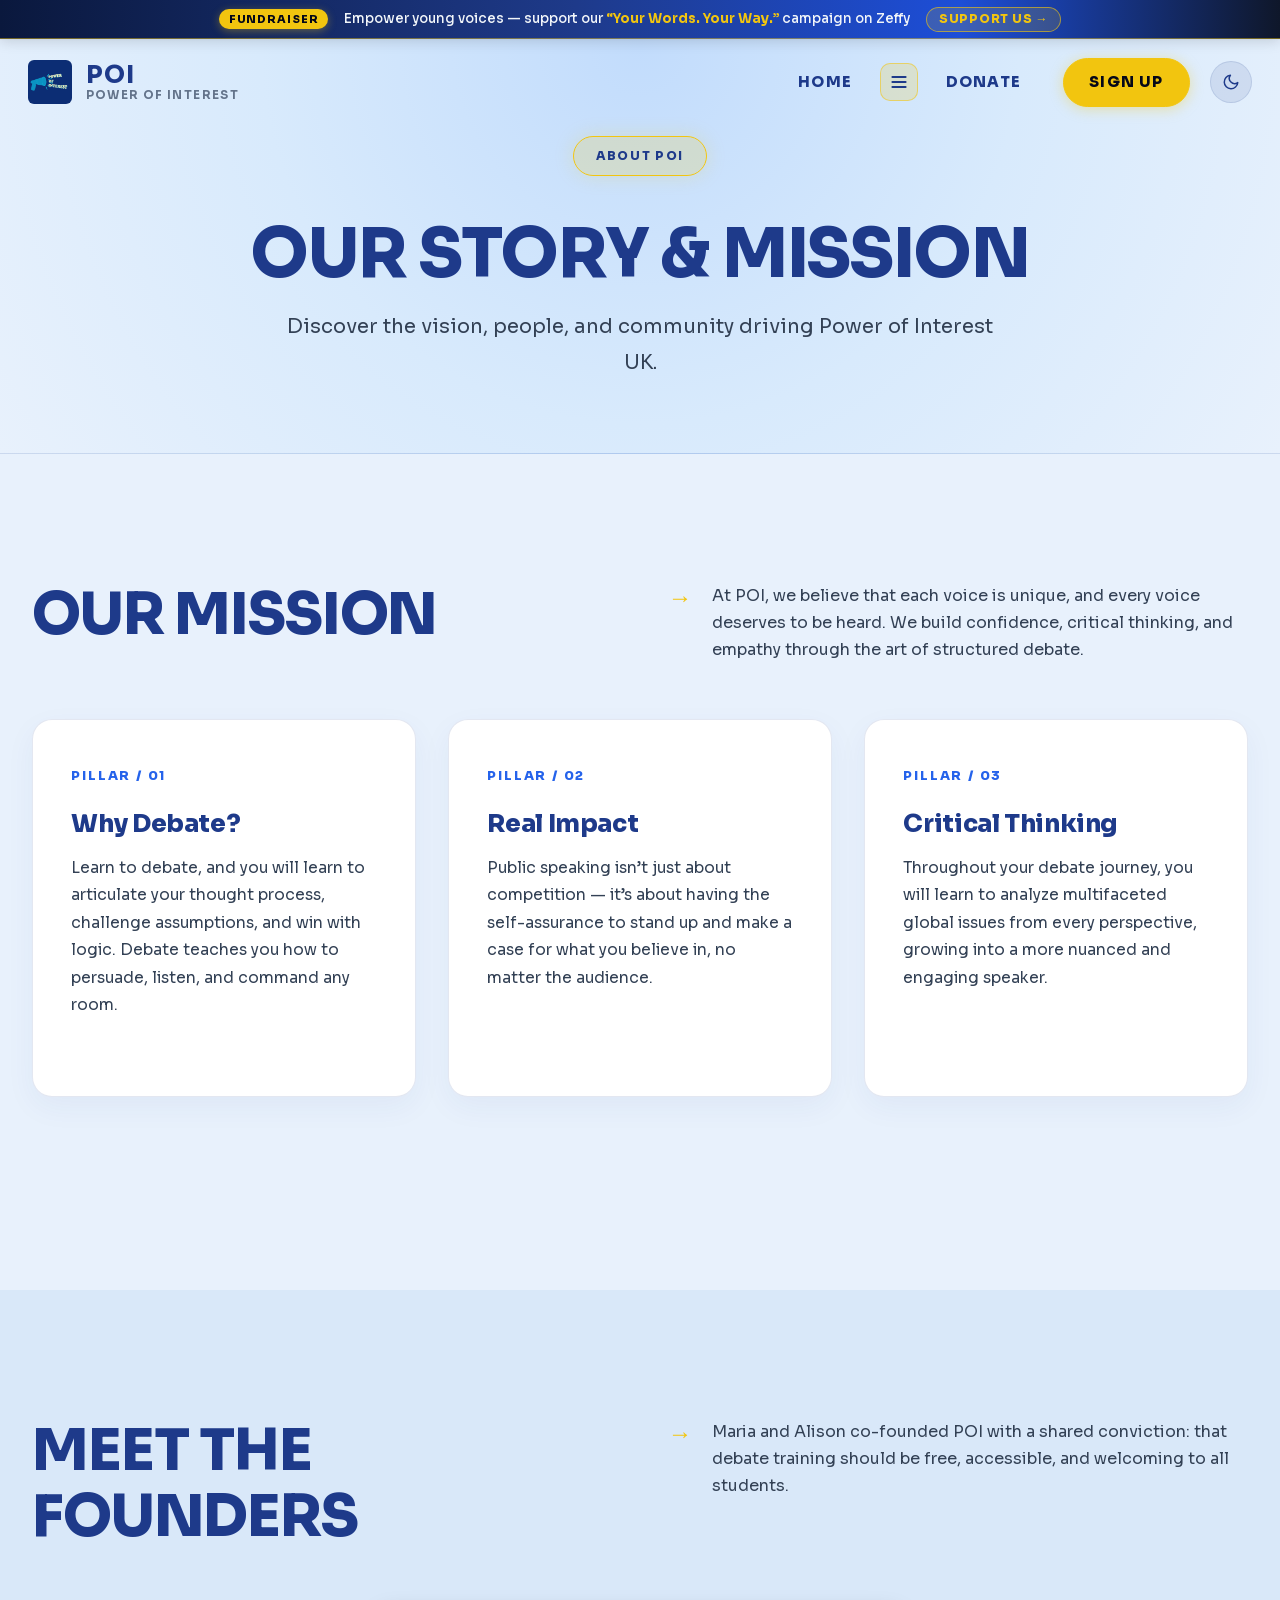
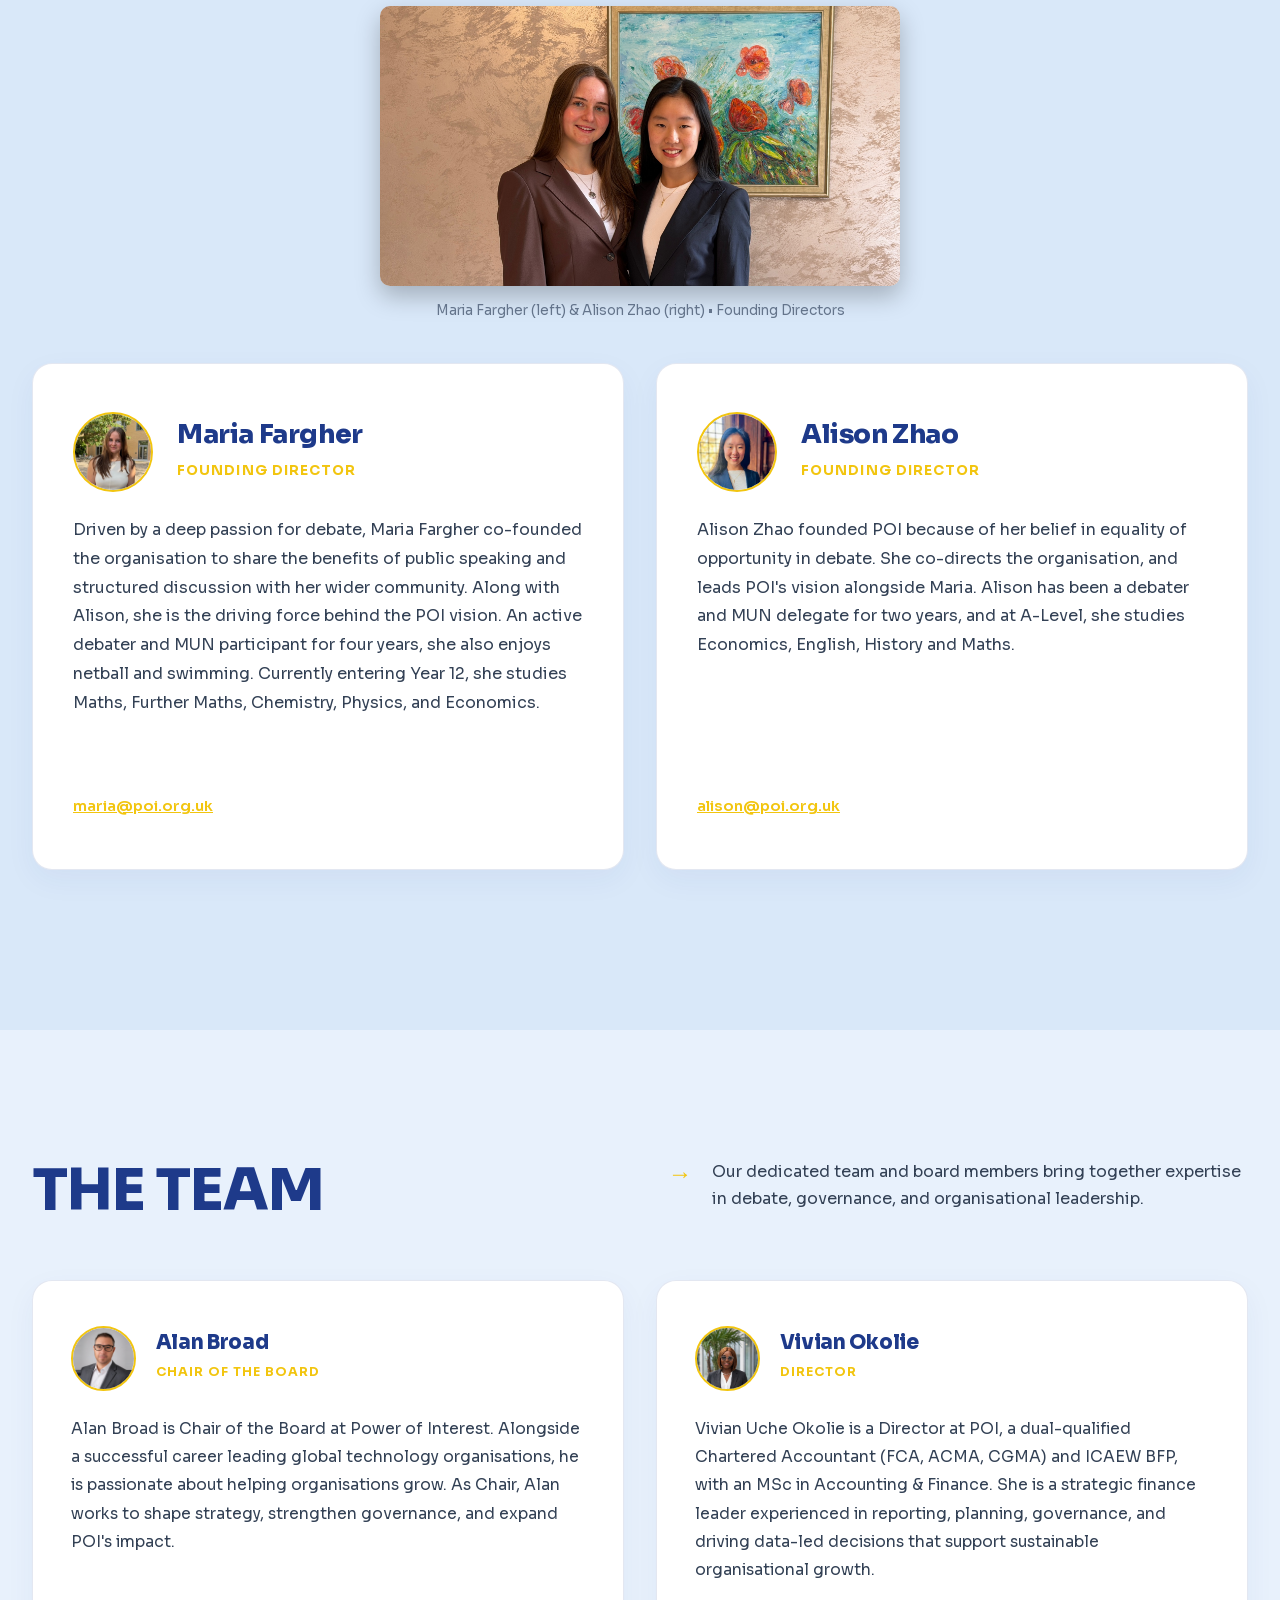
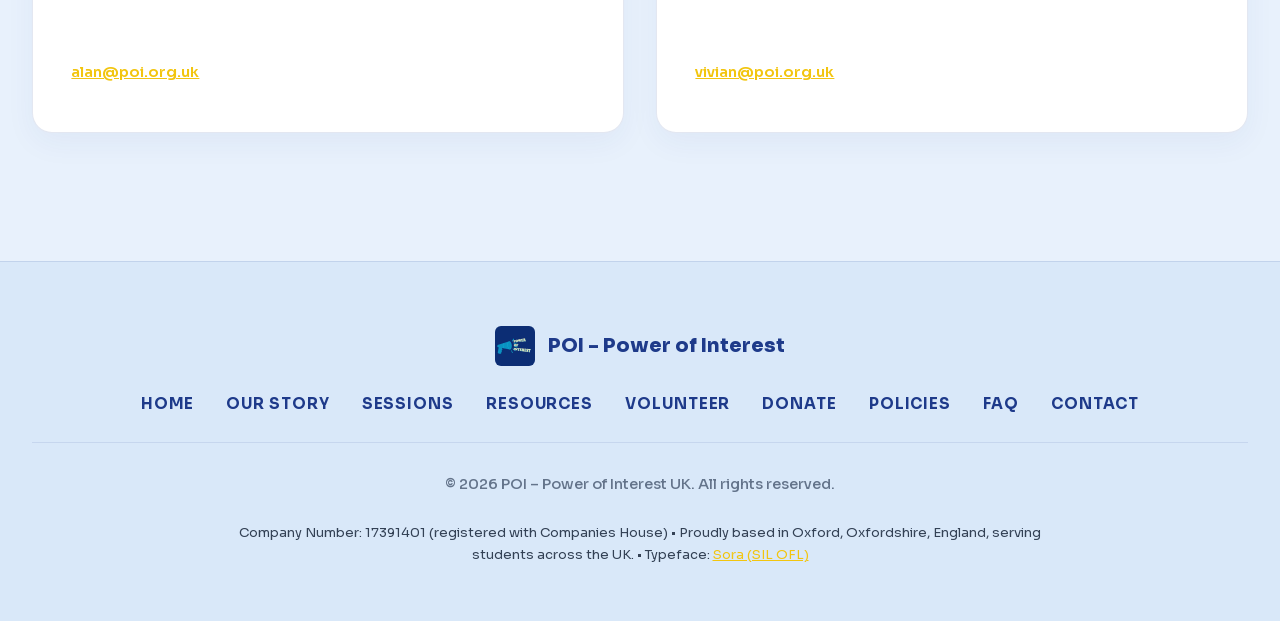
==== commit 05e18dcc: "Add permanent fundraising page, top banner, and Zeffy donation links" ====
--- a/about.html
+++ b/about.html
@@ -44,6 +44,15 @@
 
   <!-- ===== HEADER ===== -->
   <header class="site-header">
+    <!-- Top Support Banner -->
+    <div class="top-support-banner" role="region" aria-label="Fundraiser Announcement">
+      <div class="top-banner-inner">
+        <span class="top-banner-badge">Fundraiser</span>
+        <span class="top-banner-text">Empower young voices &mdash; support our <strong>&ldquo;Your Words. Your Way.&rdquo;</strong> campaign on Zeffy</span>
+        <a href="donate.html" class="top-banner-cta">Support Us &rarr;</a>
+      </div>
+    </div>
+
     <div class="header-inner">
       <a href="index.html" class="header-brand">
         <img src="logo.jpg" alt="POI Logo" class="header-logo" />
@@ -64,11 +73,13 @@
             <a href="sessions.html" role="menuitem">Sessions</a>
             <a href="resources.html" role="menuitem">Resources</a>
             <a href="volunteering.html" role="menuitem">Volunteer</a>
+            <a href="donate.html" class="nav-menu-donate" role="menuitem">Donate</a>
             <a href="faq.html" role="menuitem">FAQ</a>
             <a href="policies.html" role="menuitem">Policies</a>
             <a href="contact.html" role="menuitem">Contact</a>
           </div>
         </div>
+        <a href="donate.html" class="nav-donate-link">Donate</a>
         <a href="sessions.html" class="nav-cta">Sign Up</a>
       </nav>
       <button class="hamburger" id="hamburger" aria-label="Toggle menu" aria-expanded="false">
@@ -81,10 +92,12 @@
       <a href="sessions.html">Sessions</a>
       <a href="resources.html">Resources</a>
       <a href="volunteering.html">Volunteer</a>
+      <a href="donate.html" class="mobile-nav-donate">Donate</a>
       <a href="faq.html">FAQ</a>
       <a href="policies.html">Policies</a>
       <a href="contact.html">Contact</a>
-      <a href="sessions.html" class="btn btn-primary" style="margin-top: 1rem;">Sign Up &rarr;</a>
+      <a href="donate.html" class="btn btn-outline-yellow" style="margin-top: 1rem; width: 100%; text-align: center;">Support Us &rarr;</a>
+      <a href="sessions.html" class="btn btn-primary" style="margin-top: 0.5rem; width: 100%; text-align: center;">Sign Up &rarr;</a>
     </nav>
   </header>
 
@@ -276,6 +289,7 @@
           <a href="sessions.html">Sessions</a>
           <a href="resources.html">Resources</a>
           <a href="volunteering.html">Volunteer</a>
+          <a href="donate.html">Donate</a>
           <a href="policies.html">Policies</a>
           <a href="faq.html">FAQ</a>
           <a href="contact.html">Contact</a>
--- a/styles.css
+++ b/styles.css
@@ -2840,6 +2840,533 @@
 }
 
 /* ==========================================================================
+   PERMANENT FUNDRAISING BANNER & DONATION PAGE STYLES
+   ========================================================================== */
+
+/* Top Support / Fundraising Banner */
+.top-support-banner {
+  background: linear-gradient(90deg, #0a183d 0%, #1e3a8a 45%, #1d4ed8 75%, #0f172a 100%);
+  border-bottom: 1.5px solid rgba(242, 197, 15, 0.45);
+  color: #ffffff;
+  padding: 0.42rem 1.25rem;
+  font-size: 0.83rem;
+  position: relative;
+  z-index: 1001;
+  box-shadow: 0 2px 14px rgba(0, 0, 0, 0.15);
+  transition: background 0.3s ease;
+}
+
+[data-theme="dark"] .top-support-banner {
+  background: linear-gradient(90deg, #070d1e 0%, #0f1f45 50%, #0b1530 100%);
+  border-bottom: 1.5px solid rgba(242, 197, 15, 0.55);
+}
+
+.top-banner-inner {
+  max-width: var(--max-w);
+  margin: 0 auto;
+  display: flex;
+  align-items: center;
+  justify-content: center;
+  gap: 1rem;
+  flex-wrap: wrap;
+  text-align: center;
+  line-height: 1.35;
+}
+
+.top-banner-badge {
+  display: inline-flex;
+  align-items: center;
+  background: var(--yellow);
+  color: #060818;
+  font-weight: 800;
+  font-size: 0.68rem;
+  padding: 0.15rem 0.6rem;
+  border-radius: var(--radius-full);
+  text-transform: uppercase;
+  letter-spacing: 0.08em;
+  white-space: nowrap;
+  box-shadow: 0 2px 8px rgba(242, 197, 15, 0.35);
+}
+
+.top-banner-text {
+  color: #f1f5f9;
+  font-weight: 500;
+}
+
+.top-banner-text strong {
+  color: var(--yellow);
+  font-weight: 700;
+}
+
+.top-banner-cta {
+  display: inline-flex;
+  align-items: center;
+  gap: 0.35rem;
+  color: var(--yellow);
+  font-weight: 800;
+  text-transform: uppercase;
+  font-size: 0.76rem;
+  letter-spacing: 0.06em;
+  background: rgba(242, 197, 15, 0.15);
+  border: 1px solid rgba(242, 197, 15, 0.6);
+  padding: 0.2rem 0.75rem;
+  border-radius: var(--radius-full);
+  transition: all 0.2s ease;
+  white-space: nowrap;
+  text-decoration: none;
+}
+
+.top-banner-cta:hover {
+  background: var(--yellow);
+  color: #060818;
+  border-color: var(--yellow);
+  transform: translateY(-1px);
+  box-shadow: 0 4px 12px rgba(242, 197, 15, 0.35);
+}
+
+@media (max-width: 680px) {
+  .top-support-banner {
+    padding: 0.35rem 0.75rem;
+    font-size: 0.75rem;
+  }
+  .top-banner-inner {
+    gap: 0.4rem;
+  }
+  .top-banner-text {
+    font-size: 0.75rem;
+  }
+}
+
+/* Nav Donate Link */
+.nav-donate-link {
+  display: inline-flex;
+  align-items: center;
+  color: var(--heading-color);
+  font-weight: 800;
+  font-size: 0.92rem;
+  text-transform: uppercase;
+  letter-spacing: 0.08em;
+  padding: 0.55rem 0.85rem;
+  border-radius: var(--radius-full);
+  transition: all 0.2s ease;
+  position: relative;
+}
+
+.nav-donate-link:hover {
+  color: var(--blue-mid);
+}
+
+.nav-donate-link.active {
+  color: var(--blue-mid);
+  background: var(--blue-bg);
+}
+
+.nav-donate-link::after {
+  display: none !important;
+}
+
+.nav-dropdown-menu a.nav-menu-donate {
+  color: var(--heading-color);
+  font-weight: 800;
+}
+
+.mobile-nav a.mobile-nav-donate {
+  color: var(--heading-color);
+  font-weight: 800;
+}
+
+/* Donate Page Components */
+.donate-trust-strip {
+  display: grid;
+  grid-template-columns: repeat(auto-fit, minmax(280px, 1fr));
+  gap: 1.5rem;
+  margin-bottom: 3.5rem;
+}
+
+.donate-trust-card {
+  background: var(--bg-card);
+  border: 1.5px solid var(--card-border);
+  border-radius: 18px;
+  padding: 1.8rem 1.6rem;
+  box-shadow: var(--card-shadow);
+  display: flex;
+  align-items: flex-start;
+  gap: 1.25rem;
+  transition: all 0.3s var(--ease-fluid);
+}
+
+.donate-trust-card:hover {
+  border-color: var(--yellow);
+  transform: translateY(-4px);
+  box-shadow: 0 12px 30px rgba(0, 0, 0, 0.1), 0 0 15px rgba(242, 197, 15, 0.2);
+}
+
+.donate-trust-icon {
+  width: 48px;
+  height: 48px;
+  border-radius: 14px;
+  background: var(--yellow-bg);
+  border: 1.5px solid var(--yellow-border);
+  display: flex;
+  align-items: center;
+  justify-content: center;
+  font-size: 1.4rem;
+  flex-shrink: 0;
+}
+
+.donate-trust-content h3 {
+  font-size: 1.12rem;
+  margin-bottom: 0.35rem;
+  color: var(--heading-color);
+}
+
+.donate-trust-content p {
+  font-size: 0.88rem;
+  color: var(--text-slate);
+  line-height: 1.55;
+  margin: 0;
+}
+
+/* Featured Donation Hero Showcase Card */
+.donate-showcase-card {
+  background: radial-gradient(circle at 80% 20%, rgba(242, 197, 15, 0.12) 0%, transparent 60%), var(--bg-card);
+  border: 2px solid var(--yellow-border);
+  border-radius: 26px;
+  padding: 3.5rem 3rem;
+  box-shadow: 0 20px 60px rgba(0, 0, 0, 0.12), 0 0 35px rgba(242, 197, 15, 0.15);
+  margin-bottom: 4rem;
+  display: grid;
+  grid-template-columns: 1.15fr 0.85fr;
+  gap: 3.5rem;
+  align-items: center;
+  position: relative;
+  overflow: hidden;
+}
+
+@media (max-width: 960px) {
+  .donate-showcase-card {
+    grid-template-columns: 1fr;
+    padding: 2.5rem 1.8rem;
+    gap: 2.5rem;
+  }
+}
+
+.donate-showcase-left h2 {
+  font-size: clamp(1.9rem, 3.5vw, 2.6rem);
+  margin-bottom: 1.25rem;
+  color: var(--heading-color);
+  line-height: 1.2;
+}
+
+.donate-showcase-left p {
+  font-size: 1.05rem;
+  line-height: 1.75;
+  color: var(--text-slate);
+  margin-bottom: 1.5rem;
+}
+
+.donate-quote-box {
+  background: var(--info-box-bg);
+  border-left: 4px solid var(--yellow);
+  padding: 1.25rem 1.5rem;
+  border-radius: 0 14px 14px 0;
+  margin-bottom: 1.75rem;
+  font-style: italic;
+  color: var(--heading-color);
+  line-height: 1.6;
+}
+
+.donate-action-box {
+  background: var(--bg-page);
+  border: 1.5px solid var(--card-border);
+  border-radius: 20px;
+  padding: 2.5rem 2rem;
+  text-align: center;
+  box-shadow: 0 12px 35px rgba(0, 0, 0, 0.08);
+  display: flex;
+  flex-direction: column;
+  gap: 1.25rem;
+  align-items: center;
+}
+
+.zeffy-badge {
+  display: inline-flex;
+  align-items: center;
+  gap: 0.5rem;
+  background: rgba(37, 99, 235, 0.1);
+  border: 1.5px solid rgba(37, 99, 235, 0.25);
+  padding: 0.4rem 1rem;
+  border-radius: var(--radius-full);
+  font-size: 0.82rem;
+  font-weight: 700;
+  color: var(--blue-mid);
+  text-transform: uppercase;
+  letter-spacing: 0.06em;
+}
+
+.btn-donate-large {
+  display: inline-flex;
+  align-items: center;
+  justify-content: center;
+  gap: 0.65rem;
+  background: var(--yellow);
+  color: #060818;
+  font-family: 'Sora', sans-serif;
+  font-weight: 800;
+  font-size: 1.15rem;
+  padding: 1.25rem 2.5rem;
+  border-radius: var(--radius-full);
+  border: 2px solid var(--yellow);
+  text-transform: uppercase;
+  letter-spacing: 0.08em;
+  box-shadow: 0 8px 30px rgba(242, 197, 15, 0.45);
+  transition: all 0.3s var(--ease-fluid);
+  width: 100%;
+  text-decoration: none;
+  cursor: pointer;
+}
+
+.btn-donate-large:hover {
+  background: var(--yellow-light);
+  border-color: var(--yellow-light);
+  transform: translateY(-3px) scale(1.02);
+  box-shadow: 0 14px 40px rgba(242, 197, 15, 0.6);
+  color: #000000;
+}
+
+.donate-guarantee-note {
+  font-size: 0.82rem;
+  color: var(--text-muted);
+  line-height: 1.5;
+  margin: 0;
+}
+
+.payment-methods-strip {
+  display: flex;
+  align-items: center;
+  justify-content: center;
+  gap: 0.6rem;
+  flex-wrap: wrap;
+  font-size: 0.76rem;
+  color: var(--text-muted);
+  font-weight: 600;
+  text-transform: uppercase;
+  letter-spacing: 0.05em;
+}
+
+.payment-method-pill {
+  background: var(--hairline);
+  padding: 0.2rem 0.55rem;
+  border-radius: 6px;
+  border: 1px solid var(--hairline-hover);
+}
+
+/* Giving Tiers Grid */
+.giving-tiers-grid {
+  display: grid;
+  grid-template-columns: repeat(auto-fit, minmax(260px, 1fr));
+  gap: 2rem;
+  margin-bottom: 4.5rem;
+}
+
+.giving-tier-card {
+  background: var(--bg-card);
+  border: 1.5px solid var(--card-border);
+  border-radius: 20px;
+  padding: 2.4rem 2rem;
+  box-shadow: var(--card-shadow);
+  display: flex;
+  flex-direction: column;
+  justify-content: space-between;
+  gap: 1.5rem;
+  transition: all 0.3s var(--ease-fluid);
+  position: relative;
+}
+
+.giving-tier-card:hover {
+  border-color: var(--yellow);
+  transform: translateY(-6px);
+  box-shadow: 0 16px 45px rgba(0, 0, 0, 0.15), 0 0 25px rgba(242, 197, 15, 0.25);
+}
+
+.giving-tier-card.featured {
+  border-color: var(--yellow);
+  background: radial-gradient(circle at 90% 10%, rgba(242, 197, 15, 0.12) 0%, transparent 70%), var(--bg-card);
+}
+
+.tier-amount {
+  font-size: 2.6rem;
+  font-weight: 900;
+  color: var(--heading-color);
+  line-height: 1;
+  margin-bottom: 0.35rem;
+  display: flex;
+  align-items: baseline;
+  gap: 0.2rem;
+}
+
+.tier-amount span {
+  font-size: 1.1rem;
+  color: var(--yellow);
+  font-weight: 800;
+}
+
+.tier-tag {
+  display: inline-block;
+  font-size: 0.72rem;
+  font-weight: 800;
+  text-transform: uppercase;
+  letter-spacing: 0.1em;
+  color: var(--blue-mid);
+  background: var(--blue-bg);
+  padding: 0.25rem 0.65rem;
+  border-radius: var(--radius-full);
+  margin-bottom: 1rem;
+}
+
+.giving-tier-card h3 {
+  font-size: 1.25rem;
+  margin-bottom: 0.65rem;
+  color: var(--heading-color);
+}
+
+.giving-tier-card p {
+  font-size: 0.95rem;
+  color: var(--text-slate);
+  line-height: 1.6;
+  margin: 0;
+}
+
+/* Impact Breakdown Grid */
+.impact-breakdown-grid {
+  display: grid;
+  grid-template-columns: repeat(auto-fit, minmax(240px, 1fr));
+  gap: 1.5rem;
+  margin-bottom: 4rem;
+}
+
+.impact-breakdown-card {
+  background: var(--bg-card);
+  border: 1.5px solid var(--card-border);
+  border-radius: 18px;
+  padding: 2rem 1.75rem;
+  box-shadow: var(--card-shadow);
+  display: flex;
+  flex-direction: column;
+  gap: 0.75rem;
+}
+
+.impact-percentage {
+  font-size: 2.5rem;
+  font-weight: 900;
+  color: var(--yellow);
+  line-height: 1;
+}
+
+.impact-breakdown-card h3 {
+  font-size: 1.15rem;
+  color: var(--heading-color);
+  margin: 0;
+}
+
+.impact-breakdown-card p {
+  font-size: 0.9rem;
+  color: var(--text-slate);
+  line-height: 1.55;
+  margin: 0;
+}
+
+/* Share Card Component */
+.share-campaign-box {
+  background: var(--bg-card);
+  border: 1.5px solid var(--card-border);
+  border-radius: 22px;
+  padding: 2.75rem 2.25rem;
+  text-align: center;
+  box-shadow: var(--card-shadow);
+  max-width: 820px;
+  margin: 0 auto 4rem;
+}
+
+.share-campaign-box h3 {
+  font-size: 1.6rem;
+  color: var(--heading-color);
+  margin-bottom: 0.75rem;
+}
+
+.share-campaign-box p {
+  font-size: 1rem;
+  color: var(--text-slate);
+  max-width: 620px;
+  margin: 0 auto 1.5rem;
+  line-height: 1.65;
+}
+
+.share-input-row {
+  display: flex;
+  align-items: center;
+  gap: 0.75rem;
+  max-width: 580px;
+  margin: 0 auto 1.5rem;
+}
+
+@media (max-width: 600px) {
+  .share-input-row {
+    flex-direction: column;
+  }
+  .share-input-row .btn {
+    width: 100%;
+  }
+}
+
+.share-link-input {
+  flex: 1;
+  background: var(--input-bg);
+  border: 1.5px solid var(--input-border);
+  border-radius: var(--radius-full);
+  padding: 0.85rem 1.25rem;
+  font-family: 'Sora', sans-serif;
+  font-size: 0.9rem;
+  color: var(--heading-color);
+  outline: none;
+  width: 100%;
+}
+
+.share-link-input:focus {
+  border-color: var(--yellow);
+}
+
+.share-social-links {
+  display: flex;
+  align-items: center;
+  justify-content: center;
+  gap: 0.85rem;
+  flex-wrap: wrap;
+}
+
+.share-social-btn {
+  display: inline-flex;
+  align-items: center;
+  gap: 0.5rem;
+  background: var(--hairline);
+  color: var(--heading-color);
+  border: 1px solid var(--card-border);
+  padding: 0.6rem 1.2rem;
+  border-radius: var(--radius-full);
+  font-size: 0.82rem;
+  font-weight: 700;
+  text-decoration: none;
+  transition: all 0.2s ease;
+}
+
+.share-social-btn:hover {
+  background: var(--yellow-bg);
+  border-color: var(--yellow-border);
+  color: var(--heading-color);
+  transform: translateY(-2px);
+}
+
+/* ==========================================================================
    PRINT RESTRICTIONS
    Block printing of protected materials
    ========================================================================== */
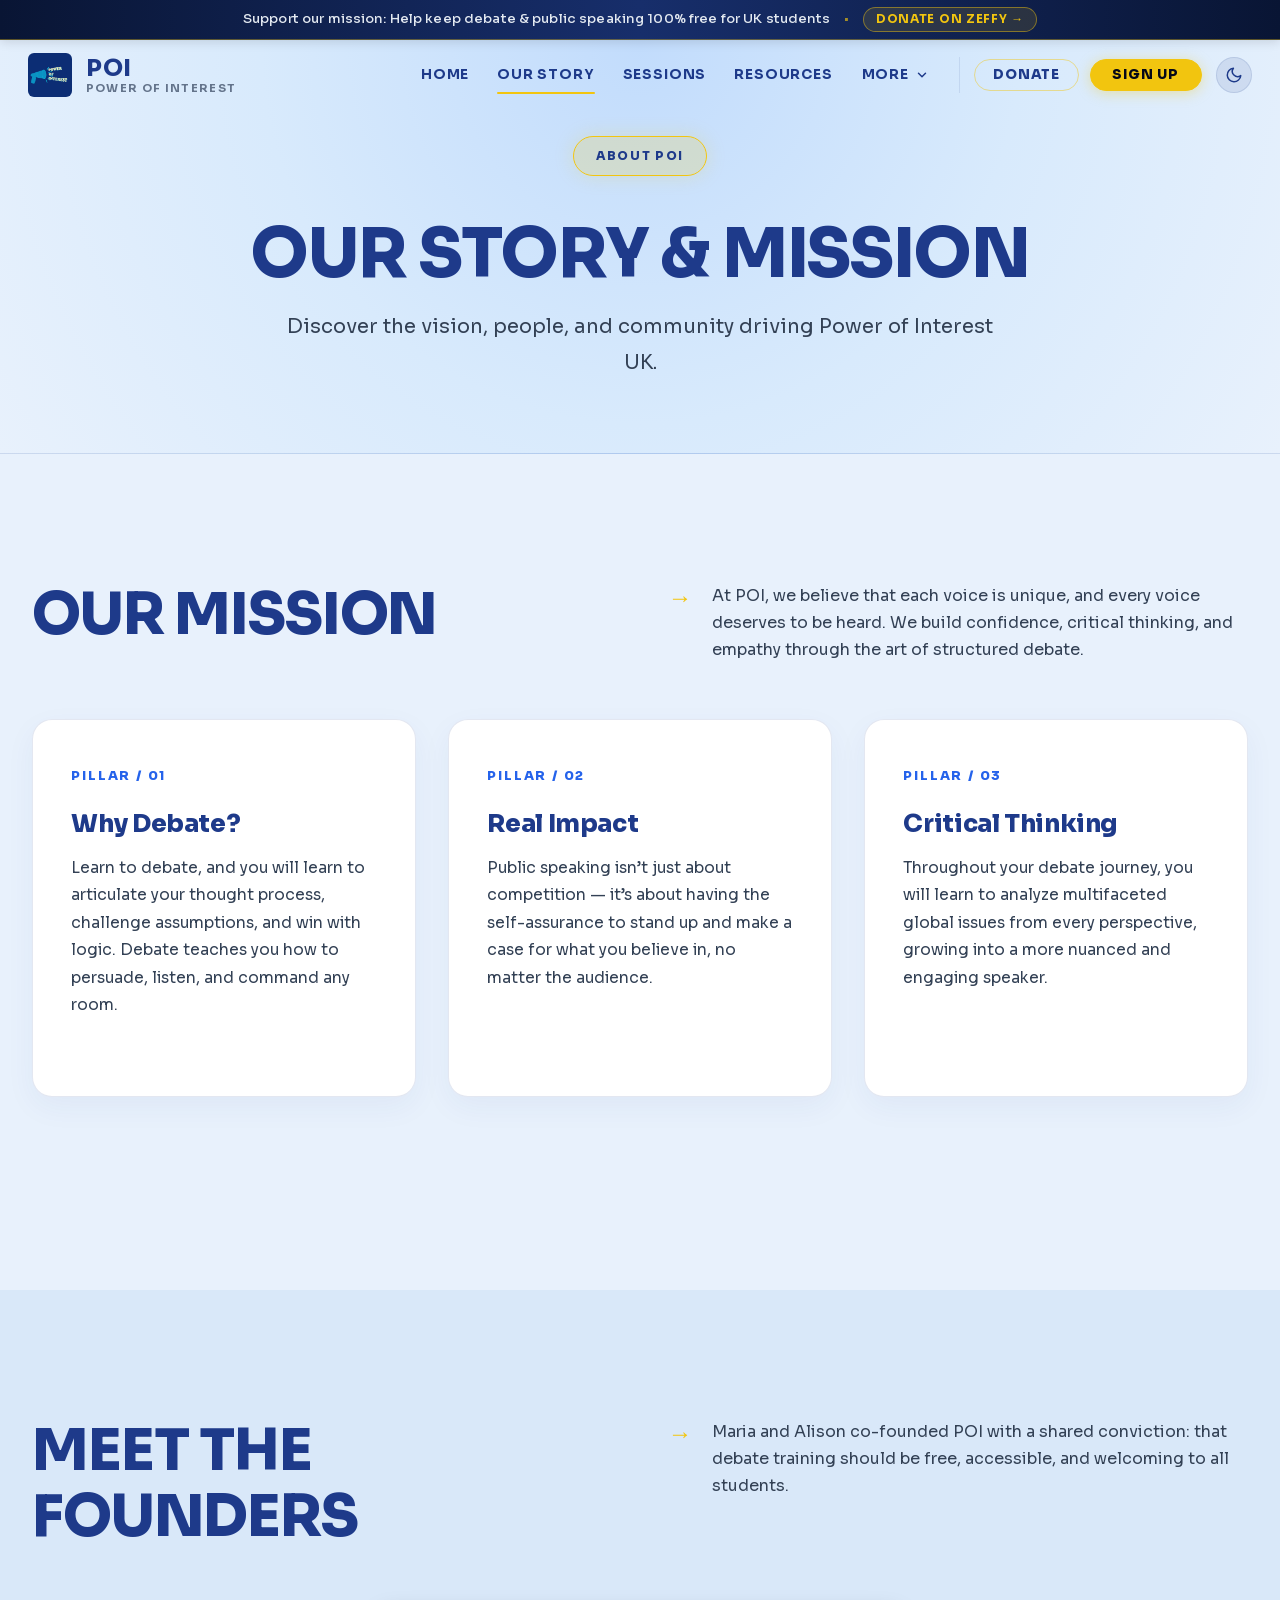
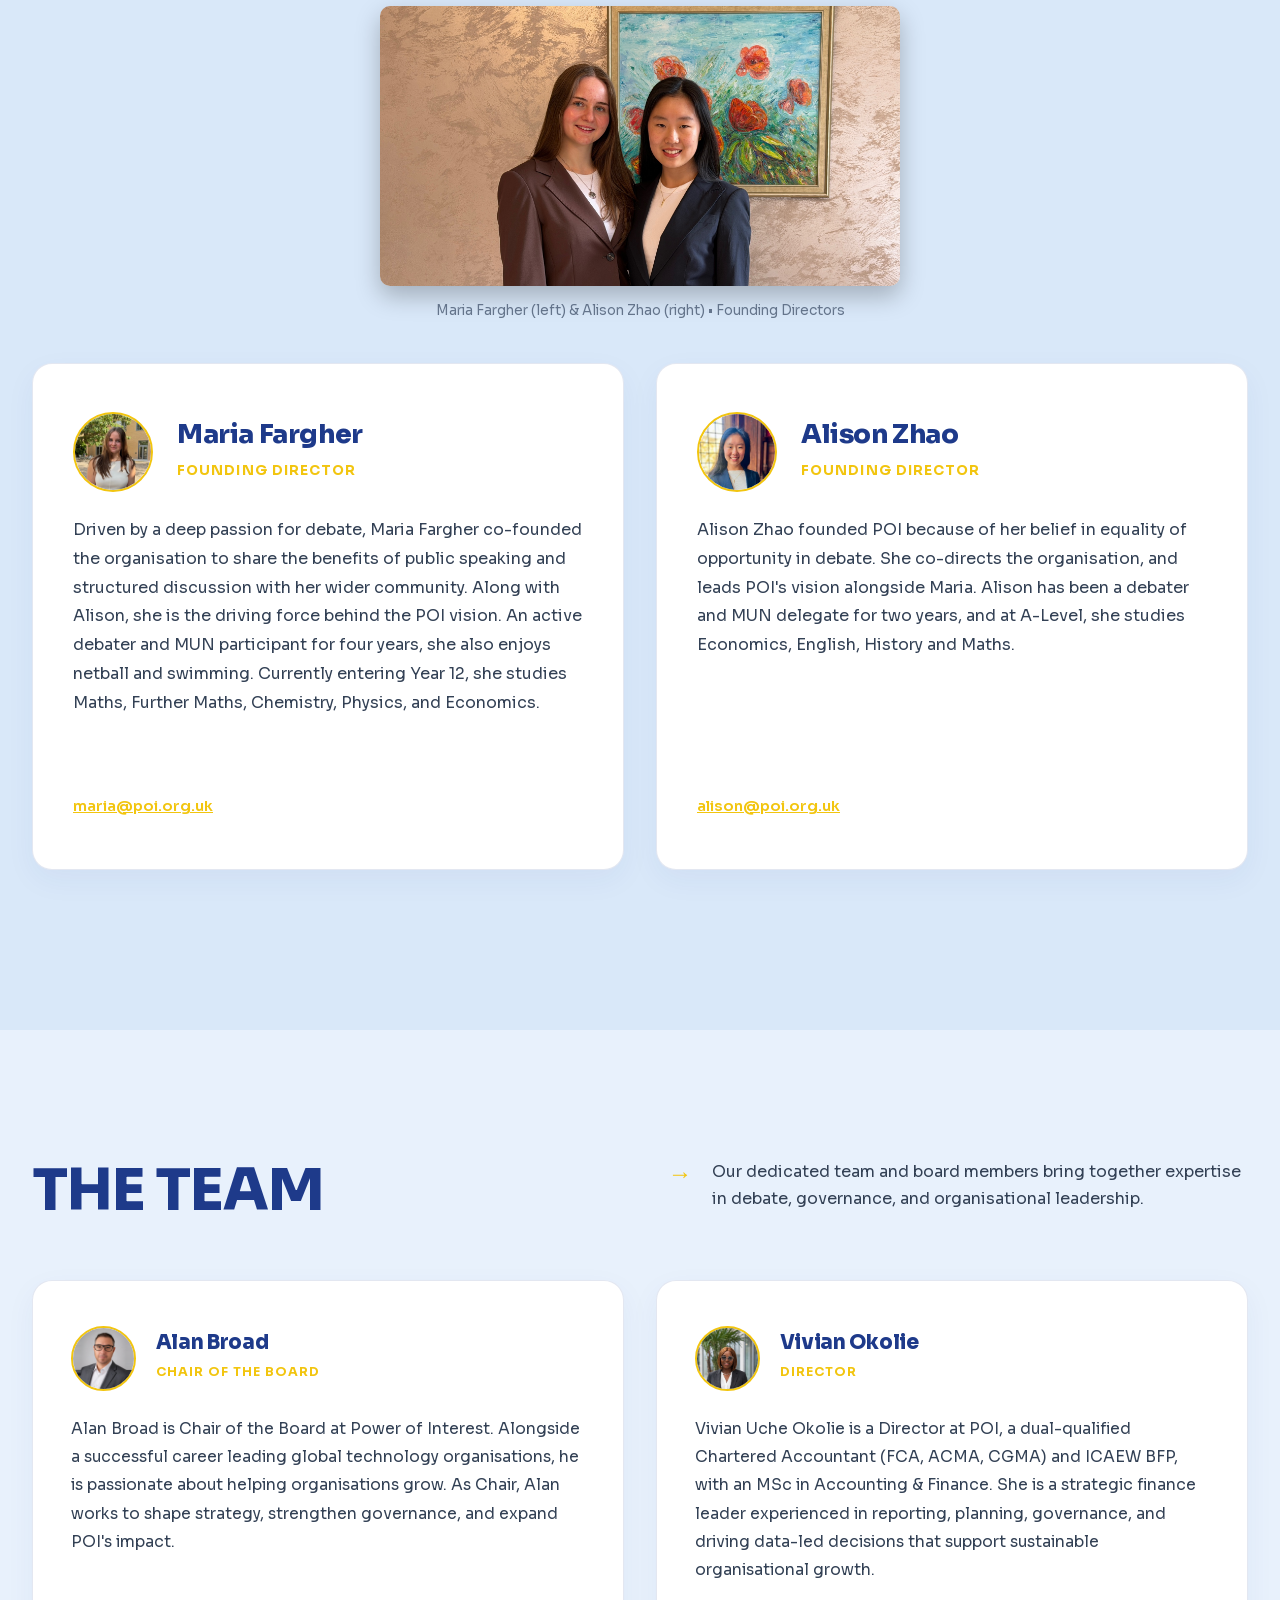
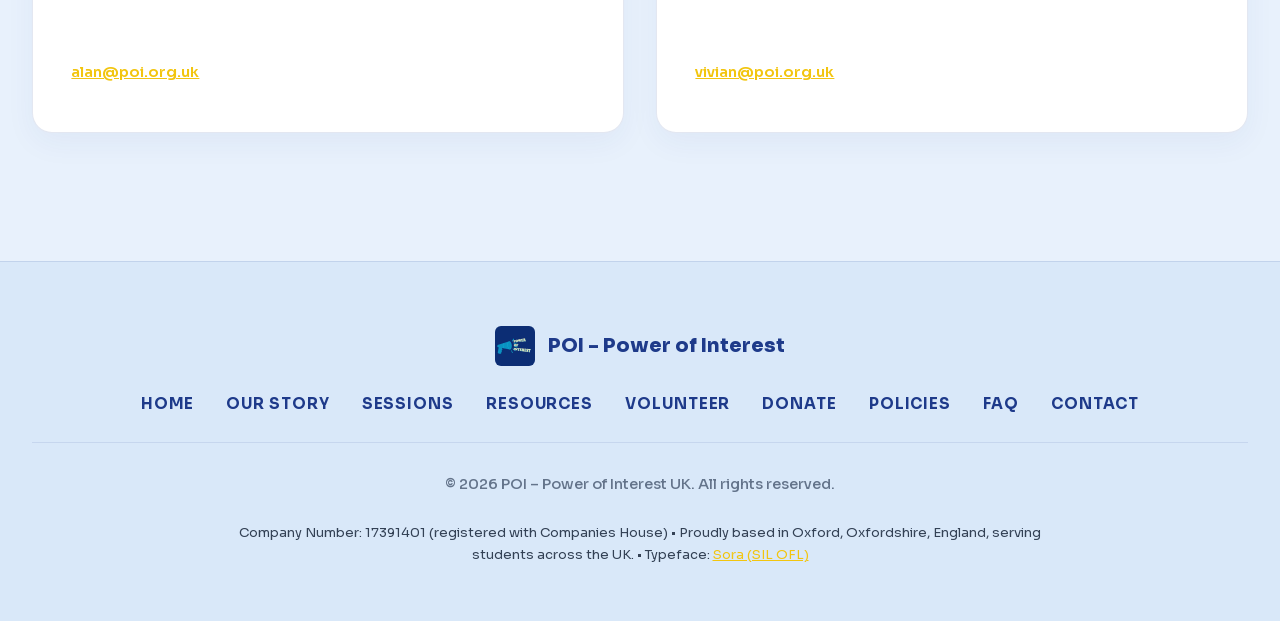
==== commit ea516af5: "Organize top header navigation hierarchy, streamline fundraising banner, and eliminate hearts" ====
--- a/about.html
+++ b/about.html
@@ -25,7 +25,7 @@
   <link rel="preconnect" href="https://fonts.googleapis.com" />
   <link rel="preconnect" href="https://fonts.gstatic.com" crossorigin />
   <link href="https://fonts.googleapis.com/css2?family=Sora:wght@300;400;500;600;700;800;900&amp;display=swap" rel="stylesheet" />
-  <link rel="stylesheet" href="styles.css?v=2.1" />
+  <link rel="stylesheet" href="styles.css?v=2.3" />
   <link rel="icon" href="logo.jpg" type="image/jpeg" />
   <link rel="canonical" href="https://poi.org.uk/about.html" />
   <!-- Structured Data: BreadcrumbList -->
@@ -47,9 +47,9 @@
     <!-- Top Support Banner -->
     <div class="top-support-banner" role="region" aria-label="Fundraiser Announcement">
       <div class="top-banner-inner">
-        <span class="top-banner-badge">Fundraiser</span>
-        <span class="top-banner-text">Empower young voices &mdash; support our <strong>&ldquo;Your Words. Your Way.&rdquo;</strong> campaign on Zeffy</span>
-        <a href="donate.html" class="top-banner-cta">Support Us &rarr;</a>
+        <span class="top-banner-text">Support our mission: Help keep debate &amp; public speaking 100% free for UK students</span>
+        <span class="top-banner-sep" aria-hidden="true">&bull;</span>
+        <a href="donate.html" class="top-banner-cta">Donate on Zeffy &rarr;</a>
       </div>
     </div>
 
@@ -63,24 +63,25 @@
       </a>
       <nav class="nav" role="navigation" aria-label="Main navigation">
         <a href="index.html">Home</a>
+        <a href="about.html" class="active">Our Story</a>
+        <a href="sessions.html">Sessions</a>
+        <a href="resources.html">Resources</a>
         <div class="nav-dropdown">
-          <button type="button" class="nav-dropdown-btn active" id="pages-dropdown-btn" aria-label="Menu" title="Menu" aria-expanded="false" aria-haspopup="true">
-            <svg width="20" height="20" viewBox="0 0 24 24" fill="none" stroke="currentColor" stroke-width="2.2" stroke-linecap="round" stroke-linejoin="round"><line x1="4" y1="6" x2="20" y2="6"/><line x1="4" y1="12" x2="20" y2="12"/><line x1="4" y1="18" x2="20" y2="18"/></svg>
+          <button type="button" class="nav-dropdown-btn" id="pages-dropdown-btn" aria-label="More pages" aria-expanded="false" aria-haspopup="true">
+            <span>More</span>
+            <svg width="14" height="14" viewBox="0 0 24 24" fill="none" stroke="currentColor" stroke-width="2.5" stroke-linecap="round" stroke-linejoin="round"><polyline points="6 9 12 15 18 9"/></svg>
           </button>
           <div class="nav-dropdown-menu" id="pages-dropdown-menu" role="menu" aria-labelledby="pages-dropdown-btn">
-            <a href="index.html" role="menuitem">Home</a>
-            <a href="about.html" class="active" role="menuitem">Our Story</a>
-            <a href="sessions.html" role="menuitem">Sessions</a>
-            <a href="resources.html" role="menuitem">Resources</a>
             <a href="volunteering.html" role="menuitem">Volunteer</a>
-            <a href="donate.html" class="nav-menu-donate" role="menuitem">Donate</a>
             <a href="faq.html" role="menuitem">FAQ</a>
             <a href="policies.html" role="menuitem">Policies</a>
             <a href="contact.html" role="menuitem">Contact</a>
           </div>
         </div>
-        <a href="donate.html" class="nav-donate-link">Donate</a>
-        <a href="sessions.html" class="nav-cta">Sign Up</a>
+        <div class="nav-actions">
+          <a href="donate.html" class="nav-btn-donate">Donate</a>
+          <a href="sessions.html" class="nav-cta">Sign Up</a>
+        </div>
       </nav>
       <button class="hamburger" id="hamburger" aria-label="Toggle menu" aria-expanded="false">
         <span></span><span></span><span></span>
@@ -92,12 +93,13 @@
       <a href="sessions.html">Sessions</a>
       <a href="resources.html">Resources</a>
       <a href="volunteering.html">Volunteer</a>
-      <a href="donate.html" class="mobile-nav-donate">Donate</a>
       <a href="faq.html">FAQ</a>
       <a href="policies.html">Policies</a>
       <a href="contact.html">Contact</a>
-      <a href="donate.html" class="btn btn-outline-yellow" style="margin-top: 1rem; width: 100%; text-align: center;">Support Us &rarr;</a>
-      <a href="sessions.html" class="btn btn-primary" style="margin-top: 0.5rem; width: 100%; text-align: center;">Sign Up &rarr;</a>
+      <div class="mobile-nav-actions">
+        <a href="donate.html" class="btn btn-outline-yellow">Support Us &rarr;</a>
+        <a href="sessions.html" class="btn btn-primary">Sign Up &rarr;</a>
+      </div>
     </nav>
   </header>
 
--- a/styles.css
+++ b/styles.css
@@ -557,10 +557,10 @@
   display: flex;
   align-items: center;
   justify-content: space-between;
-  padding: 1.15rem 1.75rem;
+  padding: 0.85rem 1.75rem;
   max-width: var(--max-w);
   margin: 0 auto;
-  gap: 1.5rem;
+  gap: 1.25rem;
 }
 
 .header-brand {
@@ -568,6 +568,7 @@
   align-items: center;
   gap: 0.85rem;
   text-decoration: none;
+  flex-shrink: 0;
 }
 
 .header-logo {
@@ -591,14 +592,14 @@
 .brand-title {
   font-family: 'Sora', sans-serif;
   font-weight: 900;
-  font-size: 1.5rem;
+  font-size: 1.45rem;
   color: var(--heading-color);
   letter-spacing: 0.04em;
   transition: color 0.3s ease;
 }
 
 .brand-sub {
-  font-size: 0.72rem;
+  font-size: 0.7rem;
   color: var(--text-muted);
   font-weight: 700;
   letter-spacing: 0.12em;
@@ -608,16 +609,16 @@
 .nav {
   display: flex;
   align-items: center;
-  gap: 0.75rem;
+  gap: 0.25rem;
 }
 
 .nav a {
-  padding: 0.55rem 1rem;
-  font-weight: 800;
-  font-size: 0.92rem;
-  color: var(--heading-color);
-  text-transform: uppercase;
-  letter-spacing: 0.08em;
+  padding: 0.5rem 0.75rem;
+  font-weight: 700;
+  font-size: 0.86rem;
+  color: var(--heading-color);
+  text-transform: uppercase;
+  letter-spacing: 0.06em;
   transition: color 0.25s ease;
   white-space: nowrap;
   position: relative;
@@ -626,10 +627,10 @@
 .nav a::after {
   content: '';
   position: absolute;
-  bottom: 0px;
-  left: 1rem;
-  right: 1rem;
-  height: 2.5px;
+  bottom: 2px;
+  left: 0.75rem;
+  right: 0.75rem;
+  height: 2px;
   background: var(--yellow);
   border-radius: 2px;
   transform: scaleX(0);
@@ -673,13 +674,18 @@
 .nav-dropdown-btn {
   display: inline-flex;
   align-items: center;
-  justify-content: center;
+  gap: 0.35rem;
   background: none;
   border: 1.5px solid transparent;
-  padding: 0.5rem;
-  border-radius: 10px;
+  padding: 0.45rem 0.75rem;
+  border-radius: 8px;
   color: var(--heading-color);
   cursor: pointer;
+  font-family: 'Sora', sans-serif;
+  font-weight: 700;
+  font-size: 0.86rem;
+  text-transform: uppercase;
+  letter-spacing: 0.06em;
   transition: all 0.25s var(--ease-fluid);
   position: relative;
   line-height: 1;
@@ -701,7 +707,7 @@
 .nav-dropdown-btn:hover svg,
 .nav-dropdown:hover .nav-dropdown-btn svg,
 .nav-dropdown.open .nav-dropdown-btn svg {
-  transform: scale(1.08);
+  transform: translateY(2px);
 }
 
 .nav-dropdown-btn.active {
@@ -715,7 +721,7 @@
   top: calc(100% + 8px);
   left: 50%;
   transform: translateX(-50%) translateY(8px);
-  min-width: 200px;
+  min-width: 190px;
   background: var(--bg-card);
   border: 1.5px solid var(--card-border);
   border-radius: 16px;
@@ -749,7 +755,7 @@
   padding: 0.65rem 1rem;
   border-radius: 10px;
   font-family: 'Sora', sans-serif;
-  font-size: 0.85rem;
+  font-size: 0.84rem;
   font-weight: 700;
   text-transform: uppercase;
   letter-spacing: 0.06em;
@@ -765,7 +771,7 @@
 .nav-dropdown-menu a:hover {
   background: var(--yellow-bg);
   color: var(--heading-color);
-  padding-left: 1.25rem;
+  padding-left: 1.2rem;
 }
 
 .nav-dropdown-menu a.active {
@@ -774,16 +780,66 @@
   font-weight: 800;
 }
 
+/* Nav Actions Container */
+.nav-actions {
+  display: flex;
+  align-items: center;
+  gap: 0.65rem;
+  margin-left: 0.85rem;
+  padding-left: 0.85rem;
+  border-left: 1px solid var(--hairline);
+}
+
+.nav-btn-donate {
+  display: inline-flex;
+  align-items: center;
+  justify-content: center;
+  padding: 0.52rem 1.15rem !important;
+  border-radius: var(--radius-full);
+  font-family: 'Sora', sans-serif;
+  font-weight: 800 !important;
+  font-size: 0.84rem !important;
+  letter-spacing: 0.06em !important;
+  text-transform: uppercase;
+  color: var(--heading-color) !important;
+  background: transparent;
+  border: 1.5px solid var(--hairline-hover);
+  transition: all 0.25s ease;
+  line-height: 1;
+  text-decoration: none;
+}
+
+.nav-btn-donate::after {
+  display: none !important;
+}
+
+.nav-btn-donate:hover {
+  border-color: var(--yellow);
+  color: var(--heading-color) !important;
+  background: var(--yellow-bg);
+  transform: translateY(-1px);
+  box-shadow: 0 4px 14px rgba(242, 197, 15, 0.25);
+}
+
+.nav-btn-donate.active {
+  background: var(--yellow-bg);
+  border-color: var(--yellow);
+  color: var(--heading-color) !important;
+}
+
 .nav .nav-cta {
   background: var(--yellow);
-  color: #060818;
-  font-weight: 800;
-  font-size: 0.92rem;
+  color: #060818 !important;
+  font-weight: 800 !important;
+  font-size: 0.84rem !important;
+  letter-spacing: 0.06em !important;
   border-radius: var(--radius-full);
-  padding: 0.65rem 1.6rem;
-  margin-left: 0.85rem;
+  padding: 0.52rem 1.35rem !important;
+  margin-left: 0;
   box-shadow: 0 2px 14px rgba(242, 197, 15, 0.35);
   border: 1.5px solid var(--yellow);
+  line-height: 1;
+  text-decoration: none;
 }
 
 .nav .nav-cta::after {
@@ -793,7 +849,7 @@
 .nav .nav-cta:hover {
   background: var(--yellow-light);
   border-color: var(--yellow-light);
-  color: #000000;
+  color: #000000 !important;
   transform: translateY(-2px);
   box-shadow: 0 6px 20px rgba(242, 197, 15, 0.5);
 }
@@ -846,6 +902,21 @@
 .mobile-nav a:hover,
 .mobile-nav a.active { color: var(--blue-mid); }
 
+.mobile-nav-actions {
+  display: flex;
+  flex-direction: column;
+  gap: 0.65rem;
+  margin-top: 1.25rem;
+  padding-top: 1.25rem;
+  border-top: 1px solid var(--hairline);
+}
+
+.mobile-nav-actions .btn {
+  width: 100%;
+  text-align: center;
+  justify-content: center;
+}
+
 /* ====================================================
    HERO SECTION (Full Viewport Height & Ambient Spotlight)
    ==================================================== */
@@ -856,7 +927,7 @@
   align-items: center;
   justify-content: center;
   background: radial-gradient(circle at 50% 25%, var(--hero-grad-start) 0%, var(--hero-grad-mid) 50%, var(--bg-page) 90%);
-  padding: 7rem 1.75rem 4.5rem;
+  padding: 8rem 1.75rem 4.5rem;
   text-align: center;
   overflow: hidden;
   box-sizing: border-box;
@@ -1586,17 +1657,18 @@
   display: inline-flex;
   align-items: center;
   justify-content: center;
-  width: 42px;
-  height: 42px;
+  width: 36px;
+  height: 36px;
   border-radius: 50%;
   background: var(--hairline);
   border: 1.5px solid var(--card-border);
   color: var(--heading-color);
   cursor: pointer;
-  font-size: 1.15rem;
+  font-size: 1rem;
   transition: all 0.3s var(--ease-fluid);
   padding: 0;
-  margin-left: 0.5rem;
+  margin-left: 0.25rem;
+  flex-shrink: 0;
 }
 
 .theme-toggle-btn:hover {
@@ -1700,19 +1772,22 @@
   }
 }
 
-@media (max-width: 768px) {
+@media (max-width: 960px) {
   .nav { display: none; }
   .hamburger { display: flex; }
+}
+
+@media (max-width: 768px) {
   
   .container { padding: 0 1.25rem; }
   .section { padding: 5rem 0; }
   
   .page-header { 
-    padding: 6.5rem 1.25rem 3.5rem; 
+    padding: 8.5rem 1.25rem 3.5rem; 
   }
   
   .hero {
-    padding: 6.5rem 1.25rem 4rem;
+    padding: 9.25rem 1.25rem 4rem;
     min-height: 100vh;
   }
 
@@ -2845,20 +2920,20 @@
 
 /* Top Support / Fundraising Banner */
 .top-support-banner {
-  background: linear-gradient(90deg, #0a183d 0%, #1e3a8a 45%, #1d4ed8 75%, #0f172a 100%);
-  border-bottom: 1.5px solid rgba(242, 197, 15, 0.45);
+  background: linear-gradient(90deg, #091534 0%, #172e6b 50%, #091534 100%);
+  border-bottom: 1px solid rgba(242, 197, 15, 0.35);
   color: #ffffff;
   padding: 0.42rem 1.25rem;
-  font-size: 0.83rem;
+  font-size: 0.82rem;
   position: relative;
   z-index: 1001;
-  box-shadow: 0 2px 14px rgba(0, 0, 0, 0.15);
-  transition: background 0.3s ease;
+  box-shadow: 0 2px 10px rgba(0, 0, 0, 0.12);
+  transition: all 0.3s ease;
 }
 
 [data-theme="dark"] .top-support-banner {
-  background: linear-gradient(90deg, #070d1e 0%, #0f1f45 50%, #0b1530 100%);
-  border-bottom: 1.5px solid rgba(242, 197, 15, 0.55);
+  background: linear-gradient(90deg, #050a17 0%, #0d1b3e 50%, #050a17 100%);
+  border-bottom: 1px solid rgba(242, 197, 15, 0.4);
 }
 
 .top-banner-inner {
@@ -2867,48 +2942,35 @@
   display: flex;
   align-items: center;
   justify-content: center;
-  gap: 1rem;
-  flex-wrap: wrap;
+  gap: 0.85rem;
   text-align: center;
-  line-height: 1.35;
-}
-
-.top-banner-badge {
+  line-height: 1.4;
+}
+
+.top-banner-text {
+  color: #e2e8f0;
+  font-weight: 500;
+  letter-spacing: 0.01em;
+}
+
+.top-banner-sep {
+  color: var(--yellow);
+  opacity: 0.65;
+  font-size: 0.75rem;
+  user-select: none;
+}
+
+.top-banner-cta {
   display: inline-flex;
   align-items: center;
-  background: var(--yellow);
-  color: #060818;
-  font-weight: 800;
-  font-size: 0.68rem;
-  padding: 0.15rem 0.6rem;
-  border-radius: var(--radius-full);
-  text-transform: uppercase;
-  letter-spacing: 0.08em;
-  white-space: nowrap;
-  box-shadow: 0 2px 8px rgba(242, 197, 15, 0.35);
-}
-
-.top-banner-text {
-  color: #f1f5f9;
-  font-weight: 500;
-}
-
-.top-banner-text strong {
+  gap: 0.3rem;
   color: var(--yellow);
   font-weight: 700;
-}
-
-.top-banner-cta {
-  display: inline-flex;
-  align-items: center;
-  gap: 0.35rem;
-  color: var(--yellow);
-  font-weight: 800;
-  text-transform: uppercase;
-  font-size: 0.76rem;
+  text-transform: uppercase;
+  font-size: 0.75rem;
   letter-spacing: 0.06em;
-  background: rgba(242, 197, 15, 0.15);
-  border: 1px solid rgba(242, 197, 15, 0.6);
+  background: rgba(242, 197, 15, 0.12);
+  border: 1px solid rgba(242, 197, 15, 0.45);
   padding: 0.2rem 0.75rem;
   border-radius: var(--radius-full);
   transition: all 0.2s ease;
@@ -2921,19 +2983,24 @@
   color: #060818;
   border-color: var(--yellow);
   transform: translateY(-1px);
-  box-shadow: 0 4px 12px rgba(242, 197, 15, 0.35);
+  box-shadow: 0 3px 12px rgba(242, 197, 15, 0.3);
 }
 
 @media (max-width: 680px) {
   .top-support-banner {
-    padding: 0.35rem 0.75rem;
-    font-size: 0.75rem;
+    padding: 0.38rem 0.85rem;
+    font-size: 0.76rem;
   }
   .top-banner-inner {
+    flex-wrap: wrap;
     gap: 0.4rem;
   }
+  .top-banner-sep {
+    display: none;
+  }
   .top-banner-text {
-    font-size: 0.75rem;
+    font-size: 0.76rem;
+    line-height: 1.35;
   }
 }
 
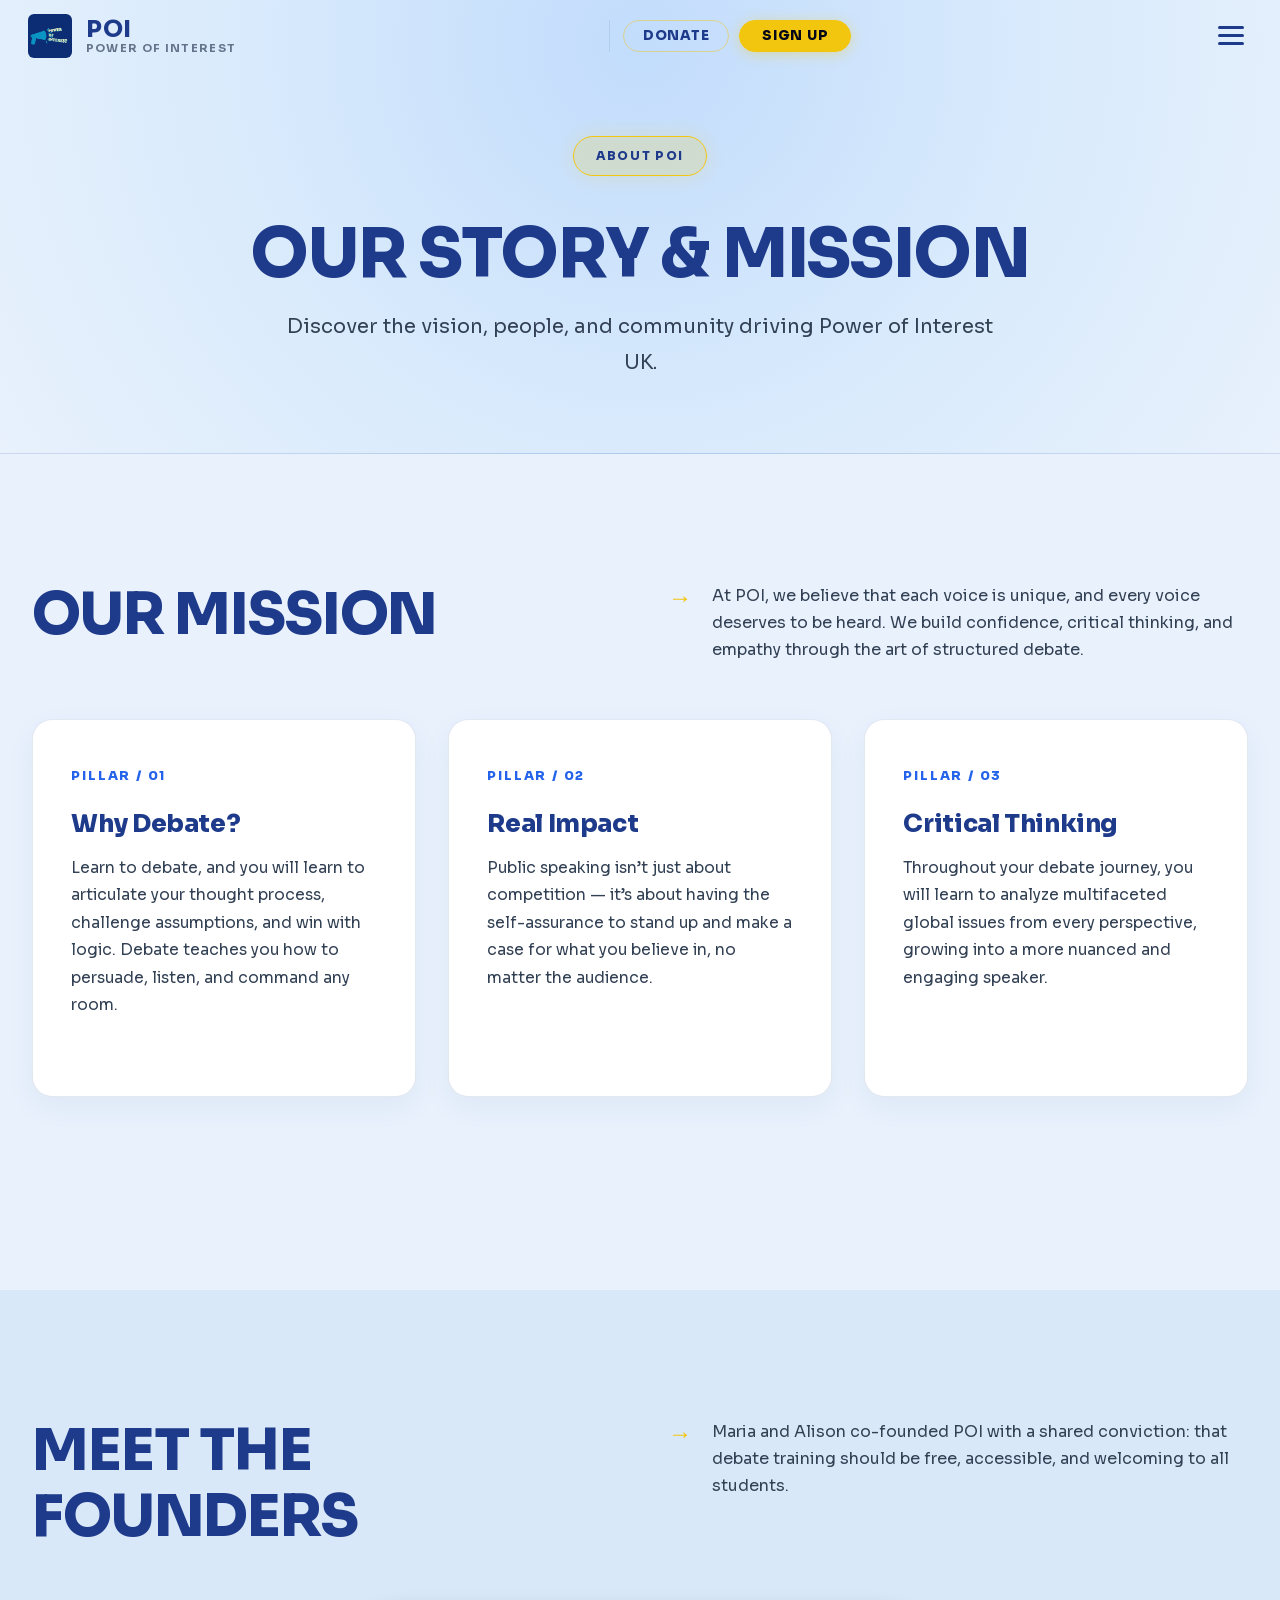
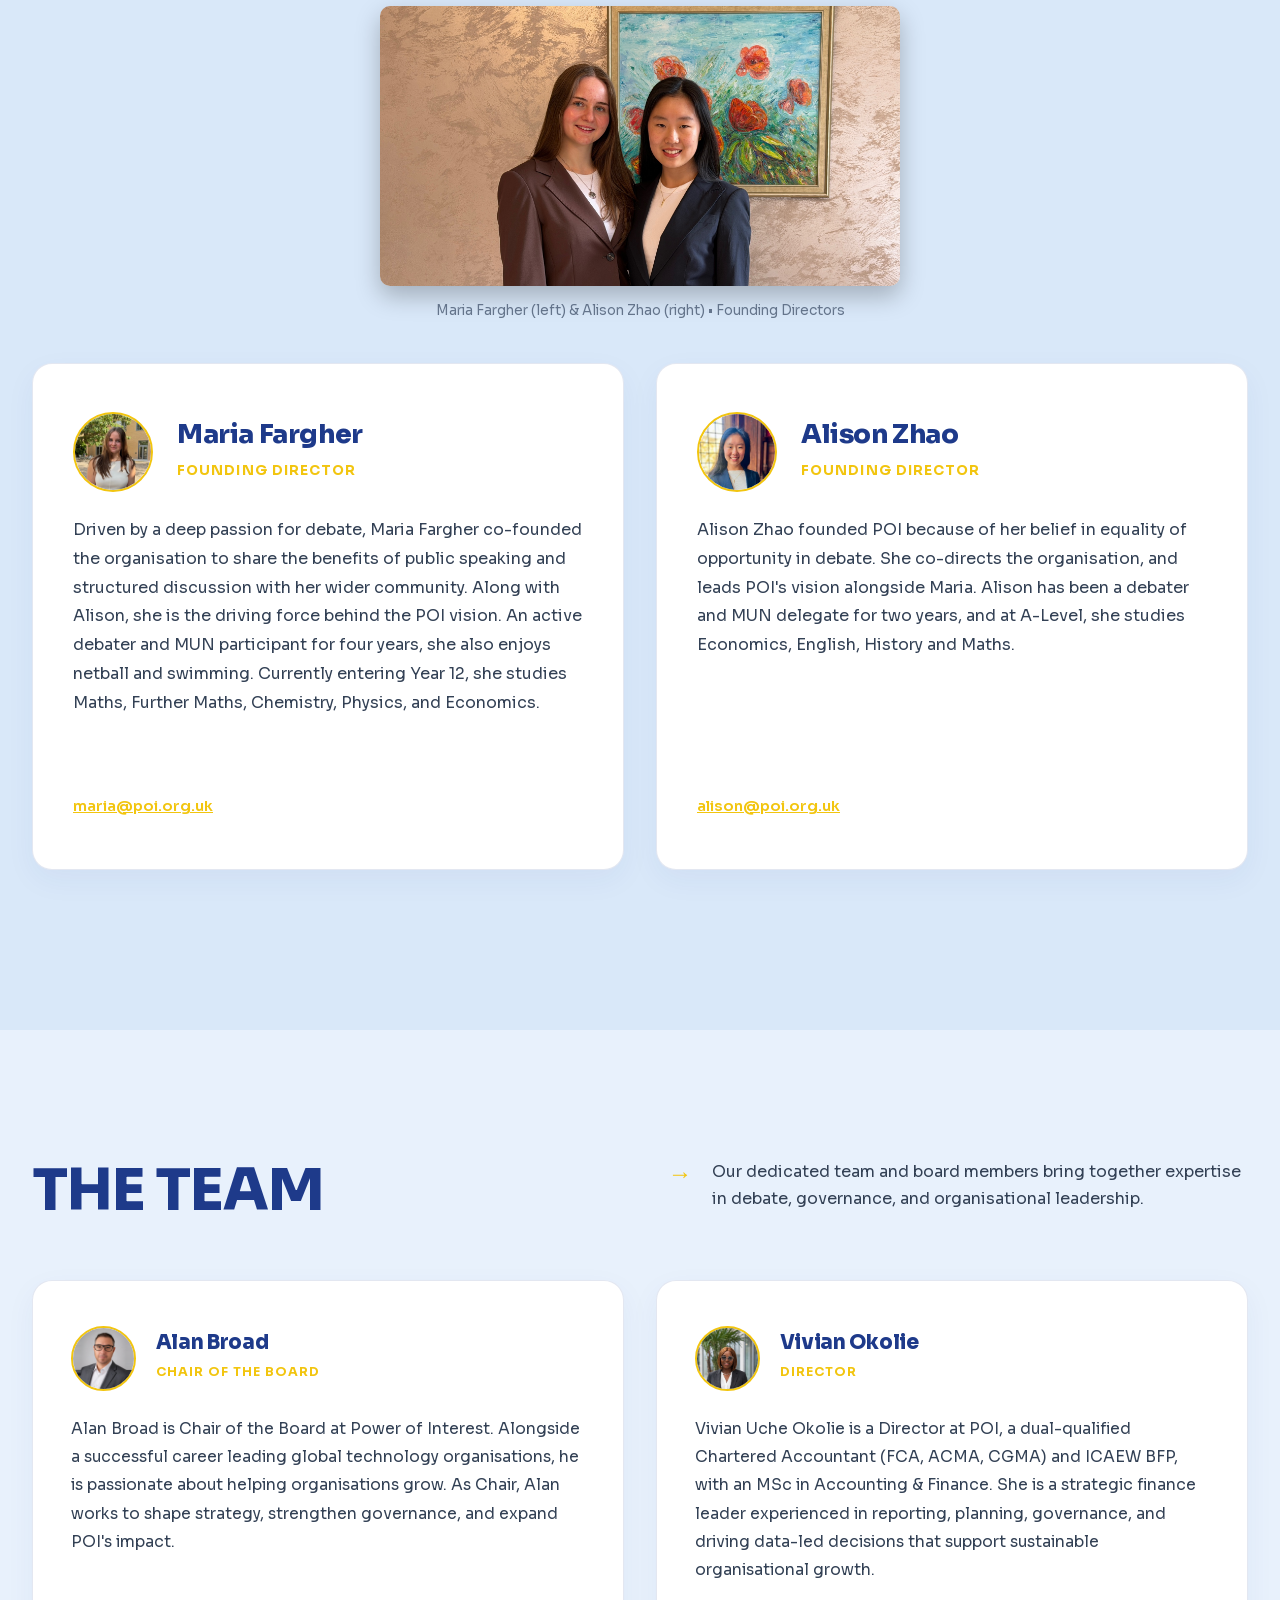
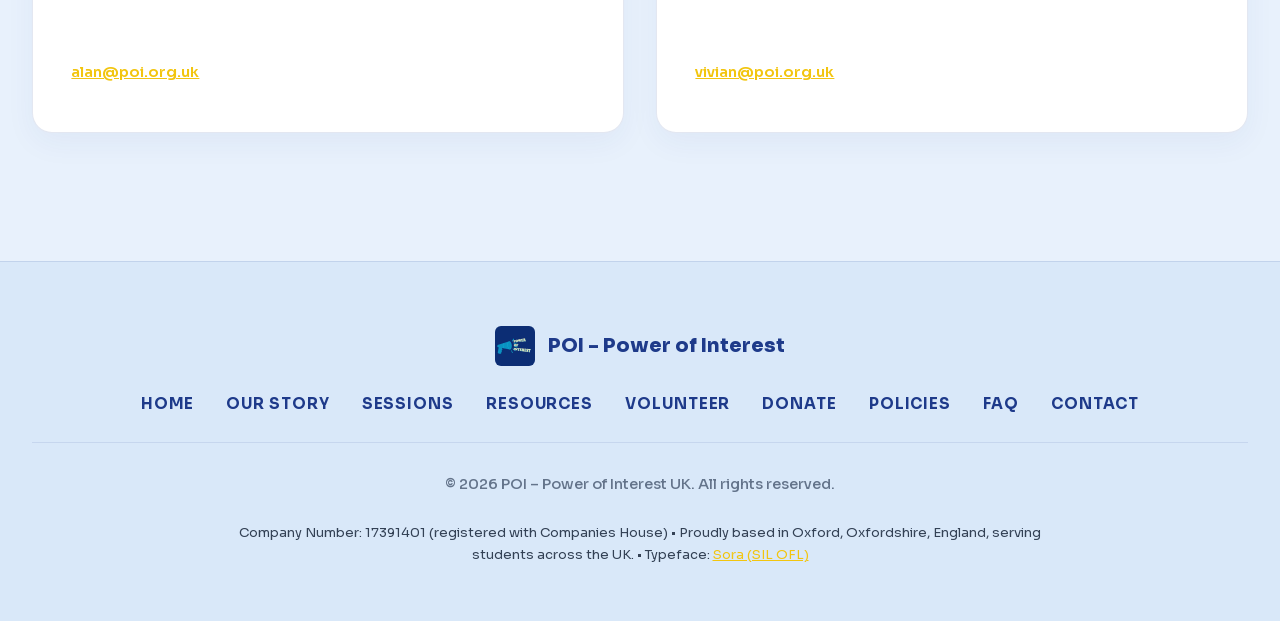
==== commit 3ae500b5: "Link Donate straight to Zeffy, remove donate page and banner, move nav into hamburger dropdown with " ====
--- a/about.html
+++ b/about.html
@@ -44,16 +44,7 @@
 
   <!-- ===== HEADER ===== -->
   <header class="site-header">
-    <!-- Top Support Banner -->
-    <div class="top-support-banner" role="region" aria-label="Fundraiser Announcement">
-      <div class="top-banner-inner">
-        <span class="top-banner-text">Support our mission: Help keep debate &amp; public speaking 100% free for UK students</span>
-        <span class="top-banner-sep" aria-hidden="true">&bull;</span>
-        <a href="donate.html" class="top-banner-cta">Donate on Zeffy &rarr;</a>
-      </div>
-    </div>
-
-    <div class="header-inner">
+<div class="header-inner">
       <a href="index.html" class="header-brand">
         <img src="logo.jpg" alt="POI Logo" class="header-logo" />
         <div class="header-brand-text">
@@ -62,24 +53,9 @@
         </div>
       </a>
       <nav class="nav" role="navigation" aria-label="Main navigation">
-        <a href="index.html">Home</a>
-        <a href="about.html" class="active">Our Story</a>
-        <a href="sessions.html">Sessions</a>
-        <a href="resources.html">Resources</a>
-        <div class="nav-dropdown">
-          <button type="button" class="nav-dropdown-btn" id="pages-dropdown-btn" aria-label="More pages" aria-expanded="false" aria-haspopup="true">
-            <span>More</span>
-            <svg width="14" height="14" viewBox="0 0 24 24" fill="none" stroke="currentColor" stroke-width="2.5" stroke-linecap="round" stroke-linejoin="round"><polyline points="6 9 12 15 18 9"/></svg>
-          </button>
-          <div class="nav-dropdown-menu" id="pages-dropdown-menu" role="menu" aria-labelledby="pages-dropdown-btn">
-            <a href="volunteering.html" role="menuitem">Volunteer</a>
-            <a href="faq.html" role="menuitem">FAQ</a>
-            <a href="policies.html" role="menuitem">Policies</a>
-            <a href="contact.html" role="menuitem">Contact</a>
-          </div>
-        </div>
+
         <div class="nav-actions">
-          <a href="donate.html" class="nav-btn-donate">Donate</a>
+          <a href="https://www.zeffy.com/en-GB/donation-form/your-words-your-way" target="_blank" rel="noopener noreferrer" class="nav-btn-donate">Donate</a>
           <a href="sessions.html" class="nav-cta">Sign Up</a>
         </div>
       </nav>
@@ -97,7 +73,7 @@
       <a href="policies.html">Policies</a>
       <a href="contact.html">Contact</a>
       <div class="mobile-nav-actions">
-        <a href="donate.html" class="btn btn-outline-yellow">Support Us &rarr;</a>
+        <a href="https://www.zeffy.com/en-GB/donation-form/your-words-your-way" target="_blank" rel="noopener noreferrer" class="btn btn-outline-yellow">Support Us &rarr;</a>
         <a href="sessions.html" class="btn btn-primary">Sign Up &rarr;</a>
       </div>
     </nav>
@@ -291,7 +267,7 @@
           <a href="sessions.html">Sessions</a>
           <a href="resources.html">Resources</a>
           <a href="volunteering.html">Volunteer</a>
-          <a href="donate.html">Donate</a>
+          <a href="https://www.zeffy.com/en-GB/donation-form/your-words-your-way" target="_blank" rel="noopener noreferrer">Donate</a>
           <a href="policies.html">Policies</a>
           <a href="faq.html">FAQ</a>
           <a href="contact.html">Contact</a>
--- a/styles.css
+++ b/styles.css
@@ -856,7 +856,7 @@
 
 /* Hamburger Menu */
 .hamburger {
-  display: none;
+  display: flex;
   flex-direction: column;
   gap: 5px;
   cursor: pointer;
@@ -1774,7 +1774,21 @@
 
 @media (max-width: 960px) {
   .nav { display: none; }
-  .hamburger { display: flex; }
+}
+
+/* Desktop: menu opens as a dropdown panel under the three-line button */
+@media (min-width: 961px) {
+  .mobile-nav {
+    position: absolute;
+    top: 100%;
+    right: 1.75rem;
+    width: 300px;
+    border: 1px solid var(--header-border);
+    border-radius: var(--radius-xs);
+    box-shadow: 0 12px 32px rgba(0, 0, 0, 0.18);
+    z-index: 1002;
+  }
+  .mobile-nav-actions { display: none; }
 }
 
 @media (max-width: 768px) {
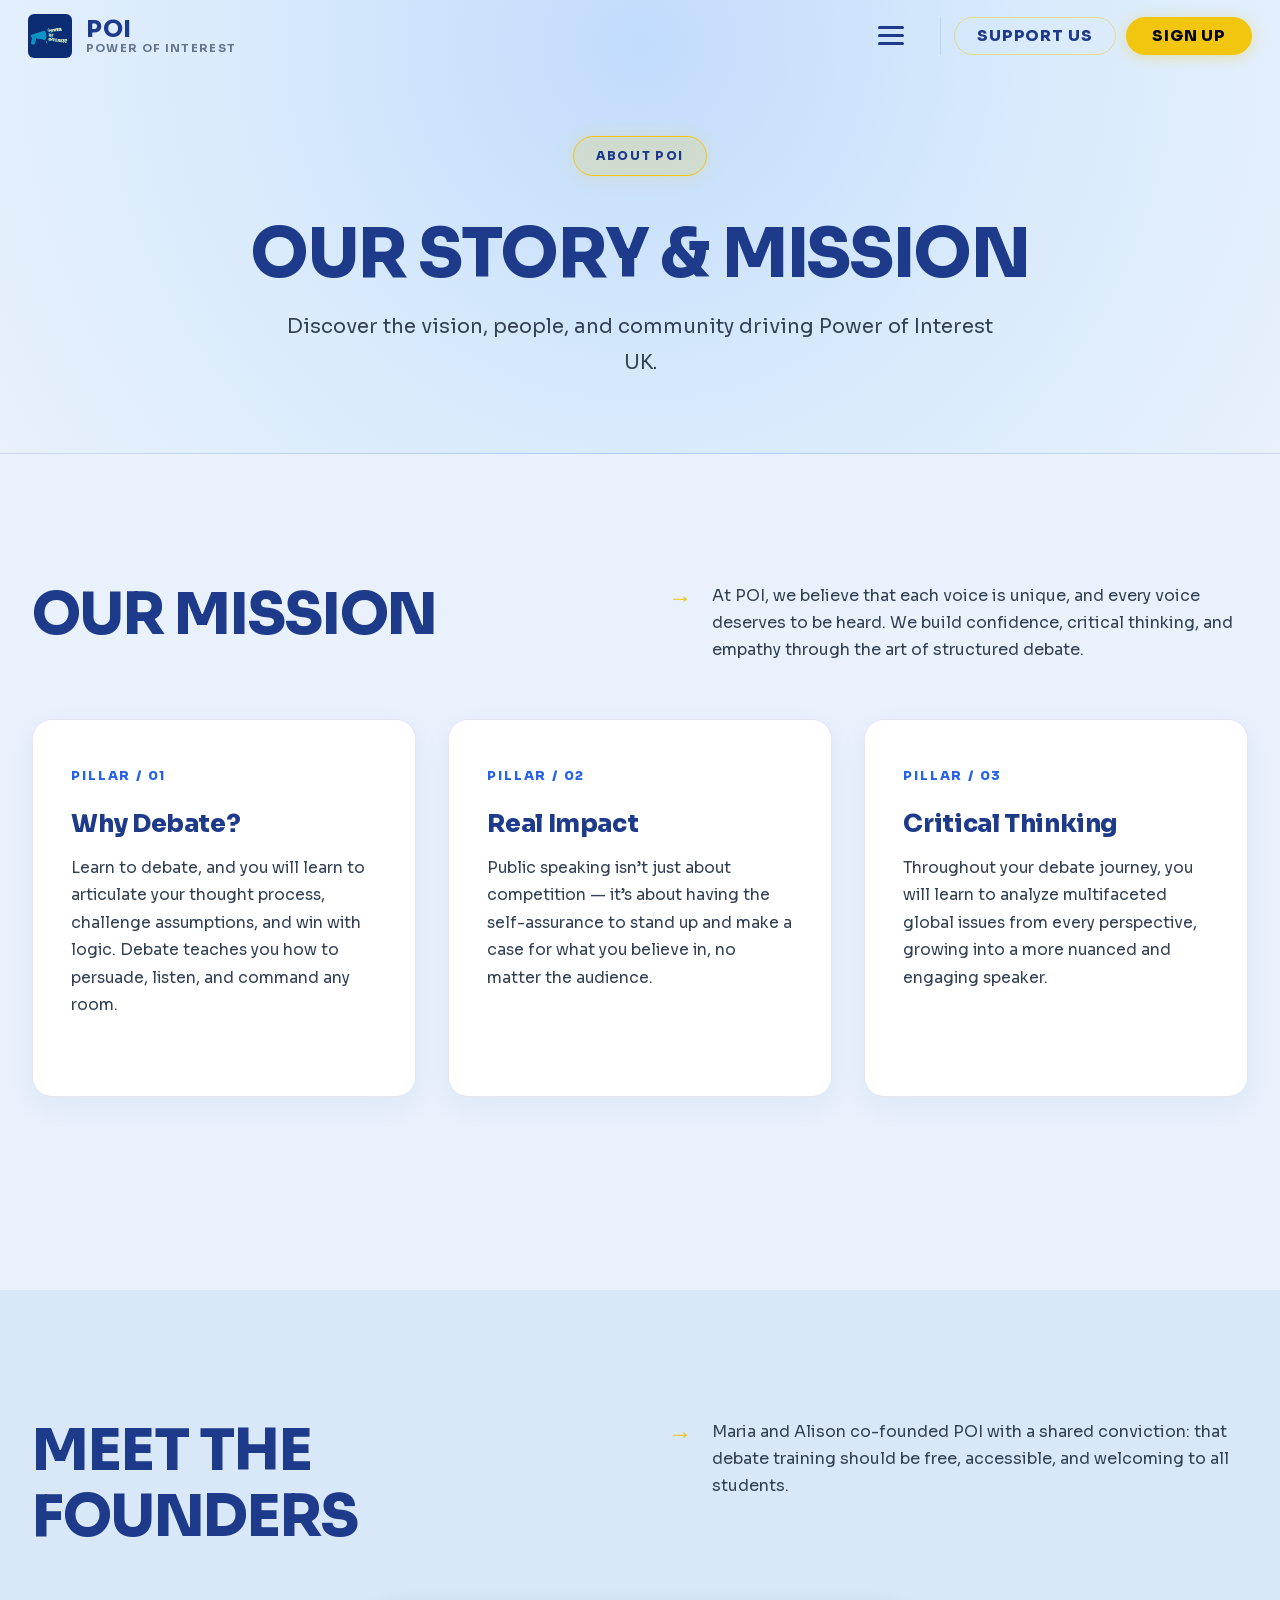
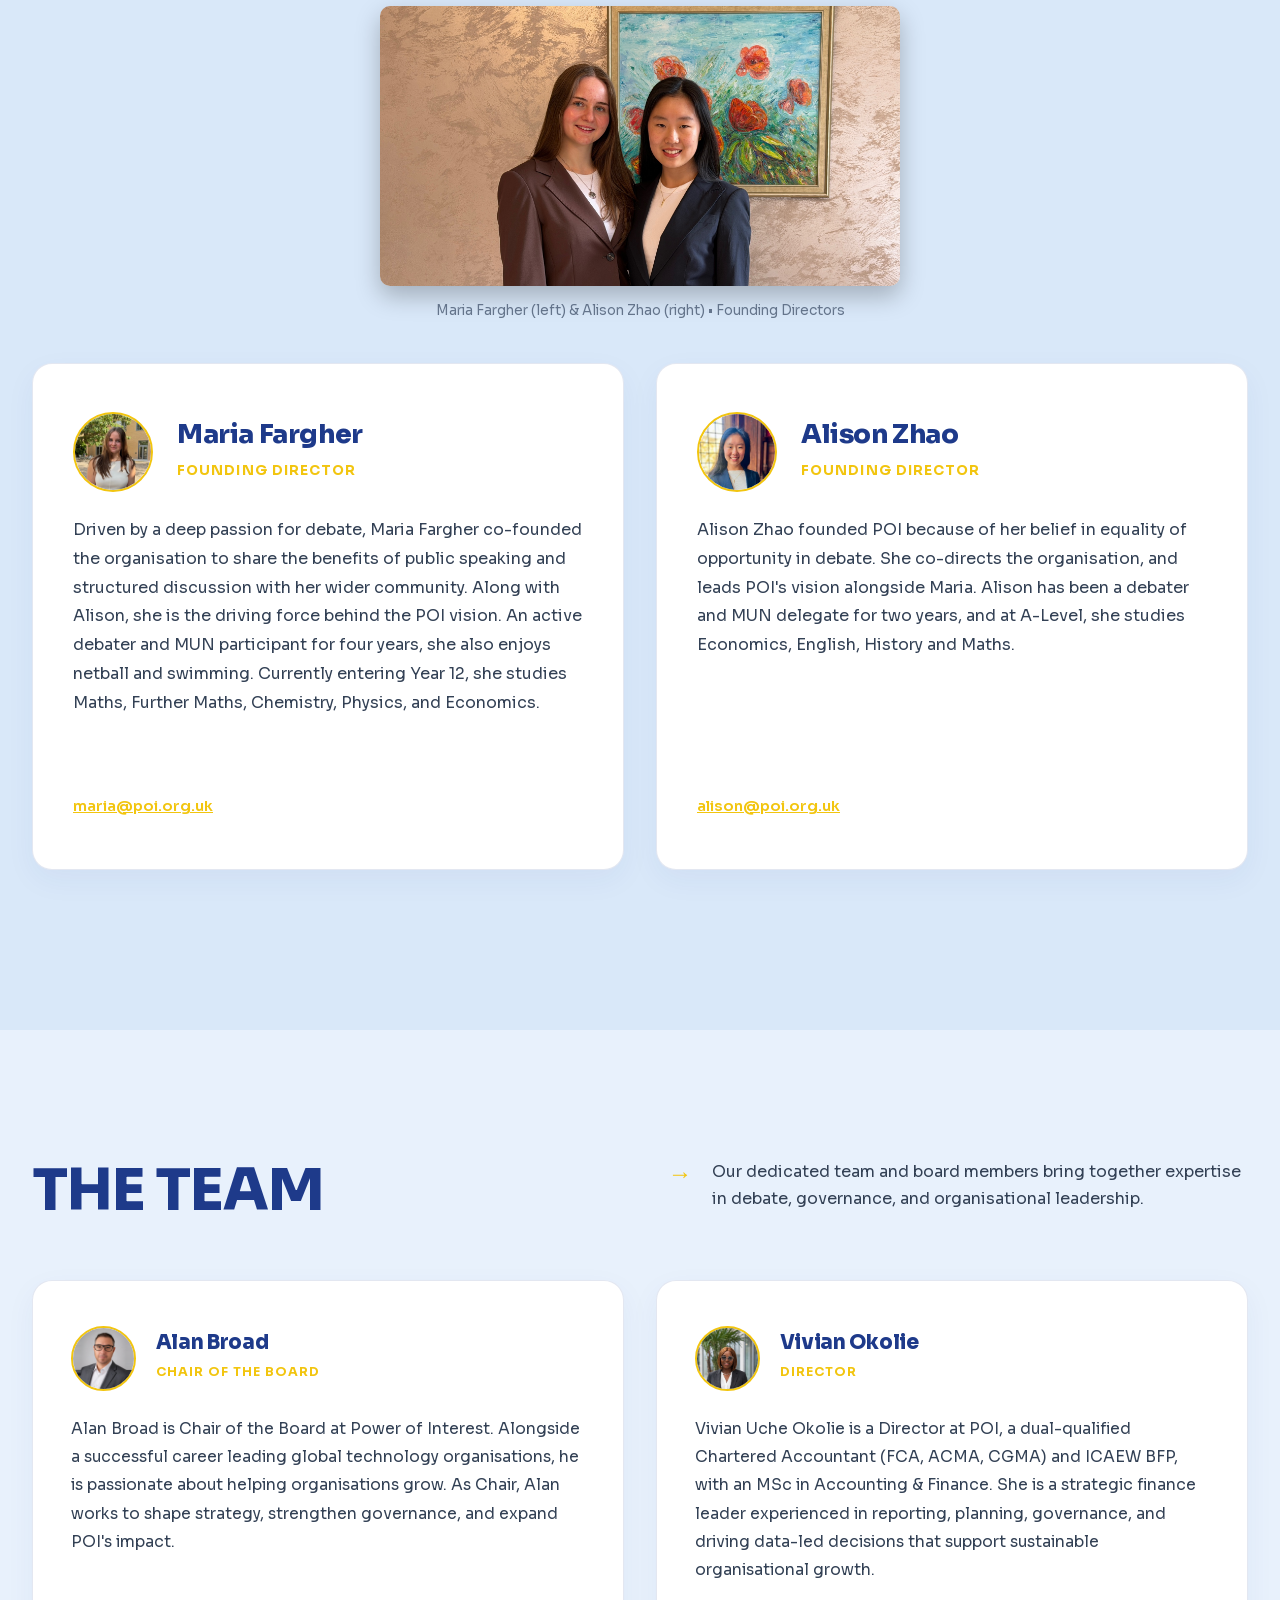
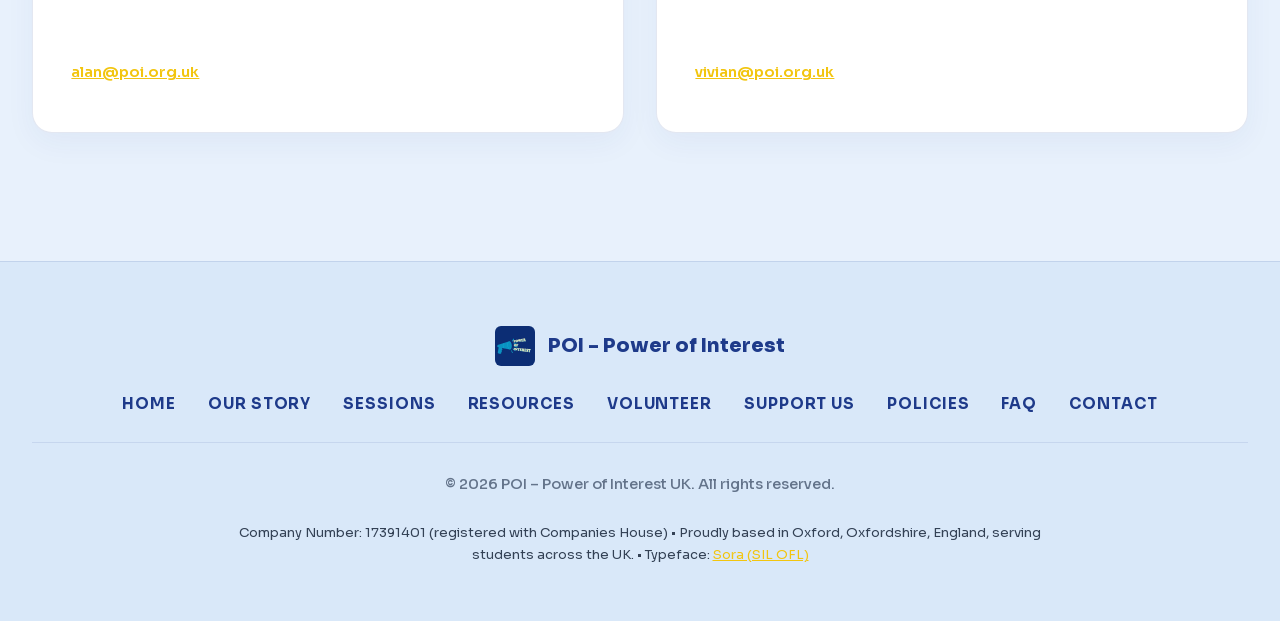
==== commit 1782d52d: "Update sessions banners to back on 8 Nov, rename Donate to Support Us" ====
--- a/about.html
+++ b/about.html
@@ -55,7 +55,7 @@
       <nav class="nav" role="navigation" aria-label="Main navigation">
 
         <div class="nav-actions">
-          <a href="https://www.zeffy.com/en-GB/donation-form/your-words-your-way" target="_blank" rel="noopener noreferrer" class="nav-btn-donate">Donate</a>
+          <a href="https://www.zeffy.com/en-GB/donation-form/your-words-your-way" target="_blank" rel="noopener noreferrer" class="nav-btn-donate">Support Us</a>
           <a href="sessions.html" class="nav-cta">Sign Up</a>
         </div>
       </nav>
@@ -267,7 +267,7 @@
           <a href="sessions.html">Sessions</a>
           <a href="resources.html">Resources</a>
           <a href="volunteering.html">Volunteer</a>
-          <a href="https://www.zeffy.com/en-GB/donation-form/your-words-your-way" target="_blank" rel="noopener noreferrer">Donate</a>
+          <a href="https://www.zeffy.com/en-GB/donation-form/your-words-your-way" target="_blank" rel="noopener noreferrer">Support Us</a>
           <a href="policies.html">Policies</a>
           <a href="faq.html">FAQ</a>
           <a href="contact.html">Contact</a>
--- a/styles.css
+++ b/styles.css
@@ -794,11 +794,11 @@
   display: inline-flex;
   align-items: center;
   justify-content: center;
-  padding: 0.52rem 1.15rem !important;
+  padding: 0.65rem 1.35rem !important;
   border-radius: var(--radius-full);
   font-family: 'Sora', sans-serif;
   font-weight: 800 !important;
-  font-size: 0.84rem !important;
+  font-size: 0.96rem !important;
   letter-spacing: 0.06em !important;
   text-transform: uppercase;
   color: var(--heading-color) !important;
@@ -831,10 +831,10 @@
   background: var(--yellow);
   color: #060818 !important;
   font-weight: 800 !important;
-  font-size: 0.84rem !important;
+  font-size: 0.96rem !important;
   letter-spacing: 0.06em !important;
   border-radius: var(--radius-full);
-  padding: 0.52rem 1.35rem !important;
+  padding: 0.65rem 1.55rem !important;
   margin-left: 0;
   box-shadow: 0 2px 14px rgba(242, 197, 15, 0.35);
   border: 1.5px solid var(--yellow);
@@ -1773,11 +1773,25 @@
 }
 
 @media (max-width: 960px) {
-  .nav { display: none; }
+  /* Phone/tablet: keep Donate visible in the header; Sign Up stays in the menu */
+  .nav { display: flex; margin-left: auto; }
+  .nav-actions { margin-left: 0; padding-left: 0; border-left: none; }
+  .nav-actions .nav-cta { display: none; }
+  .mobile-nav-actions .btn-outline-yellow { display: none; }
+  .header-inner { gap: 0.6rem; }
+  .nav .nav-btn-donate { padding: 0.5rem 1rem !important; font-size: 0.85rem !important; }
+}
+
+@media (max-width: 400px) {
+  .brand-sub { display: none; }
 }
 
 /* Desktop: menu opens as a dropdown panel under the three-line button */
 @media (min-width: 961px) {
+  /* Donate + Sign Up sit at the far right, after the menu button */
+  .nav { order: 2; }
+  .hamburger { order: 1; margin-left: auto; }
+  .nav-actions { margin-left: 0.5rem; padding-left: 0.85rem; }
   .mobile-nav {
     position: absolute;
     top: 100%;
